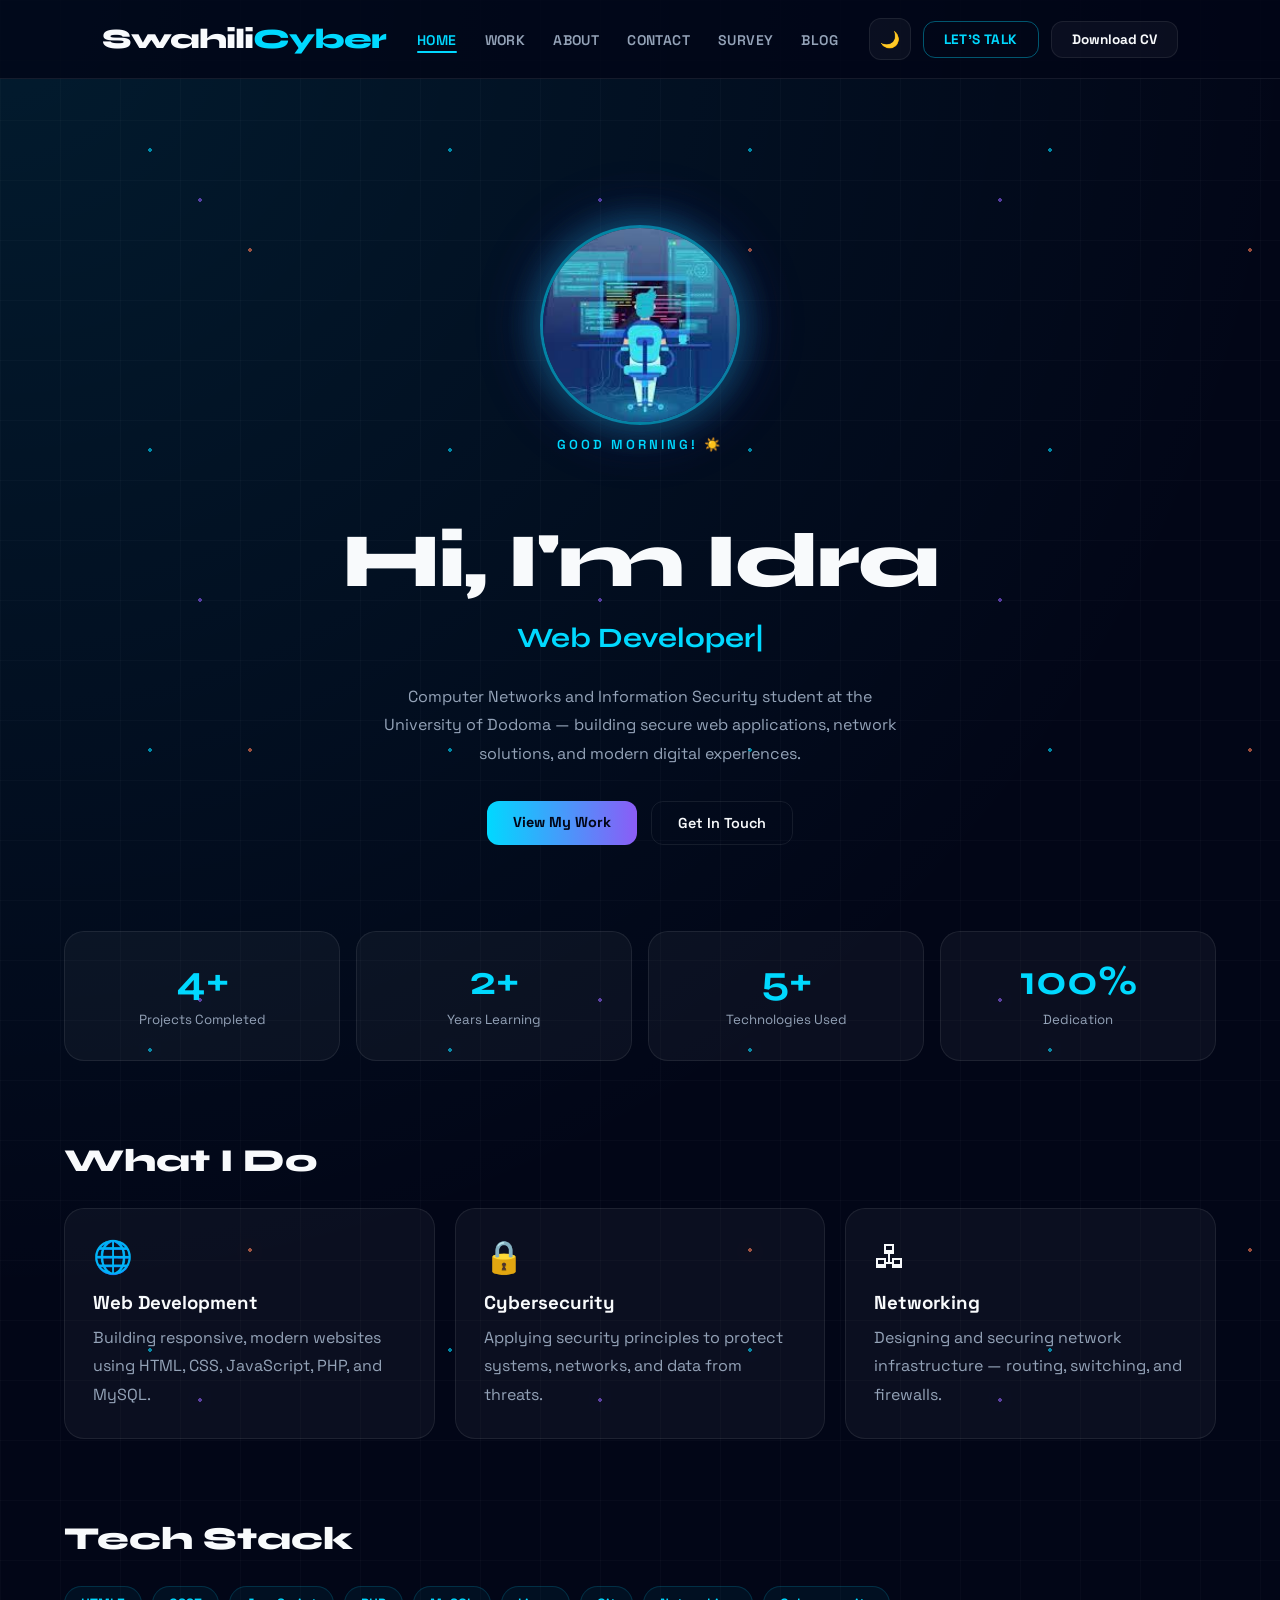
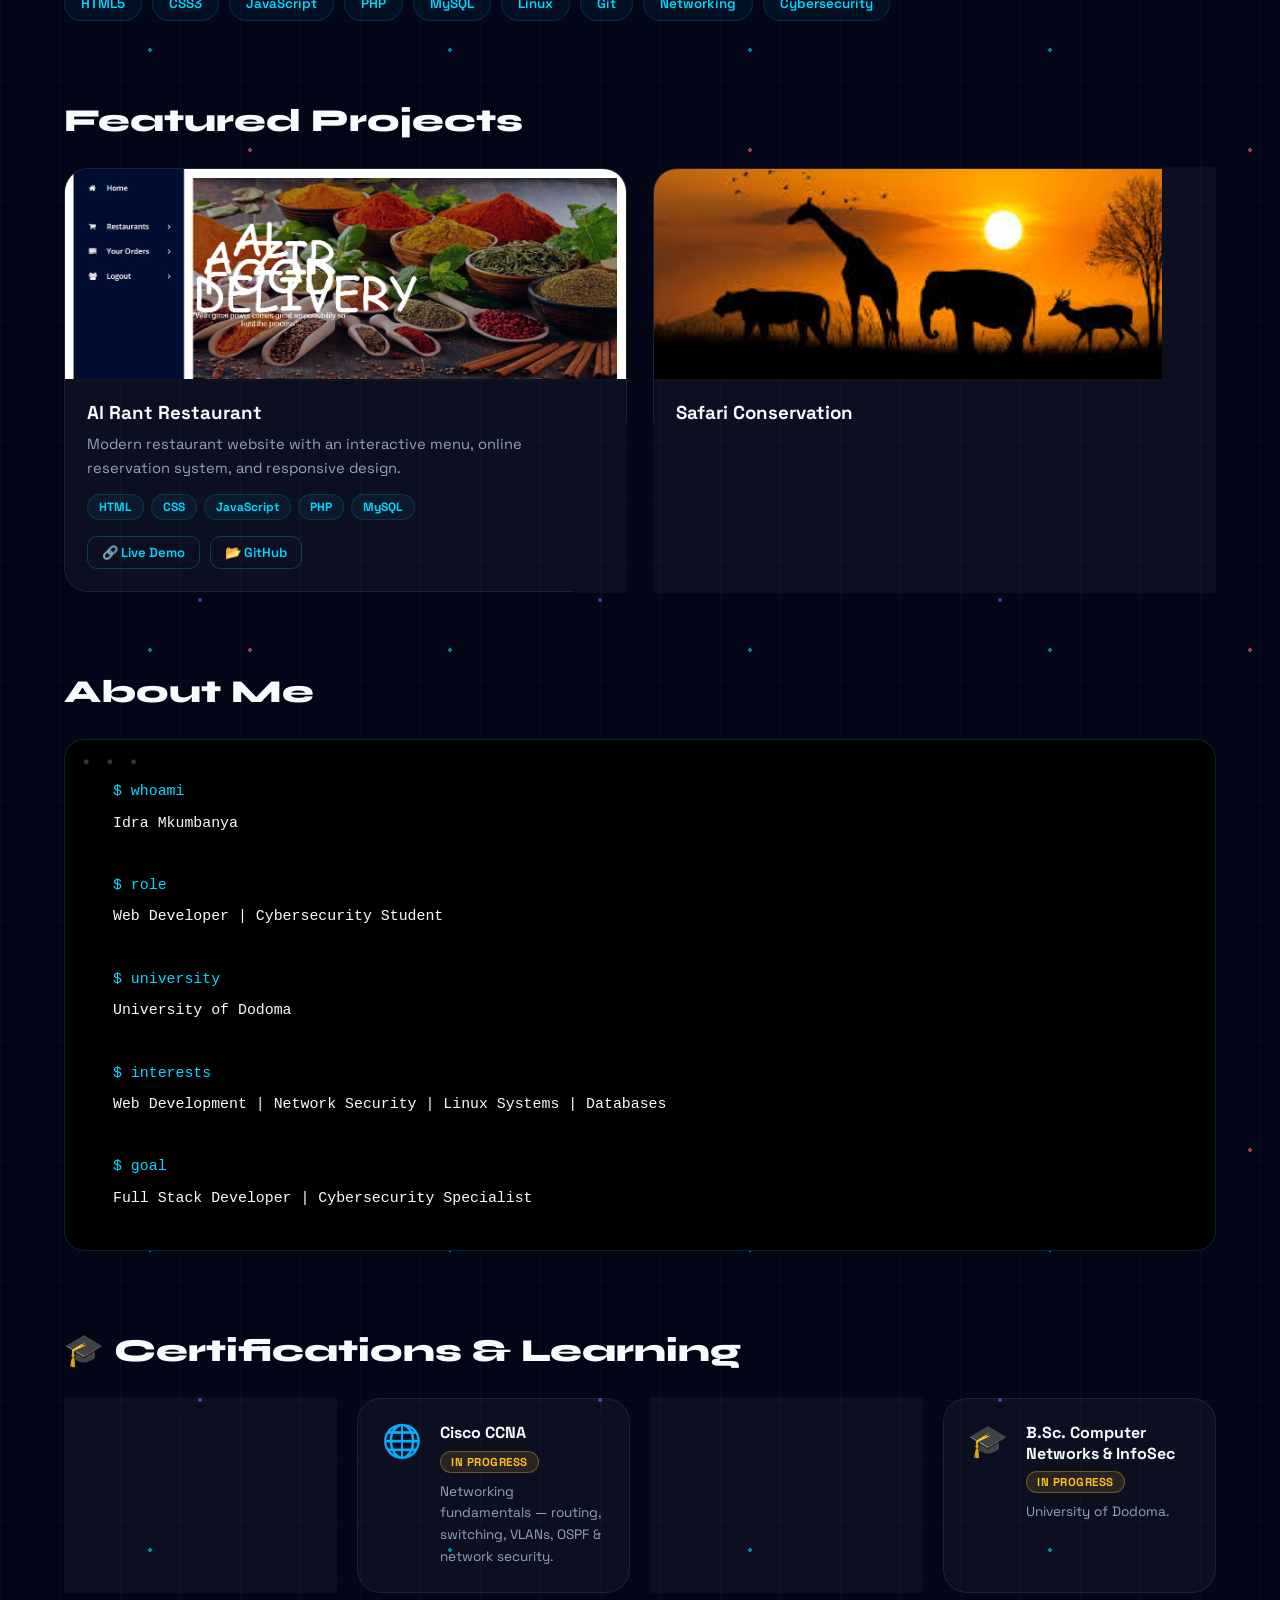
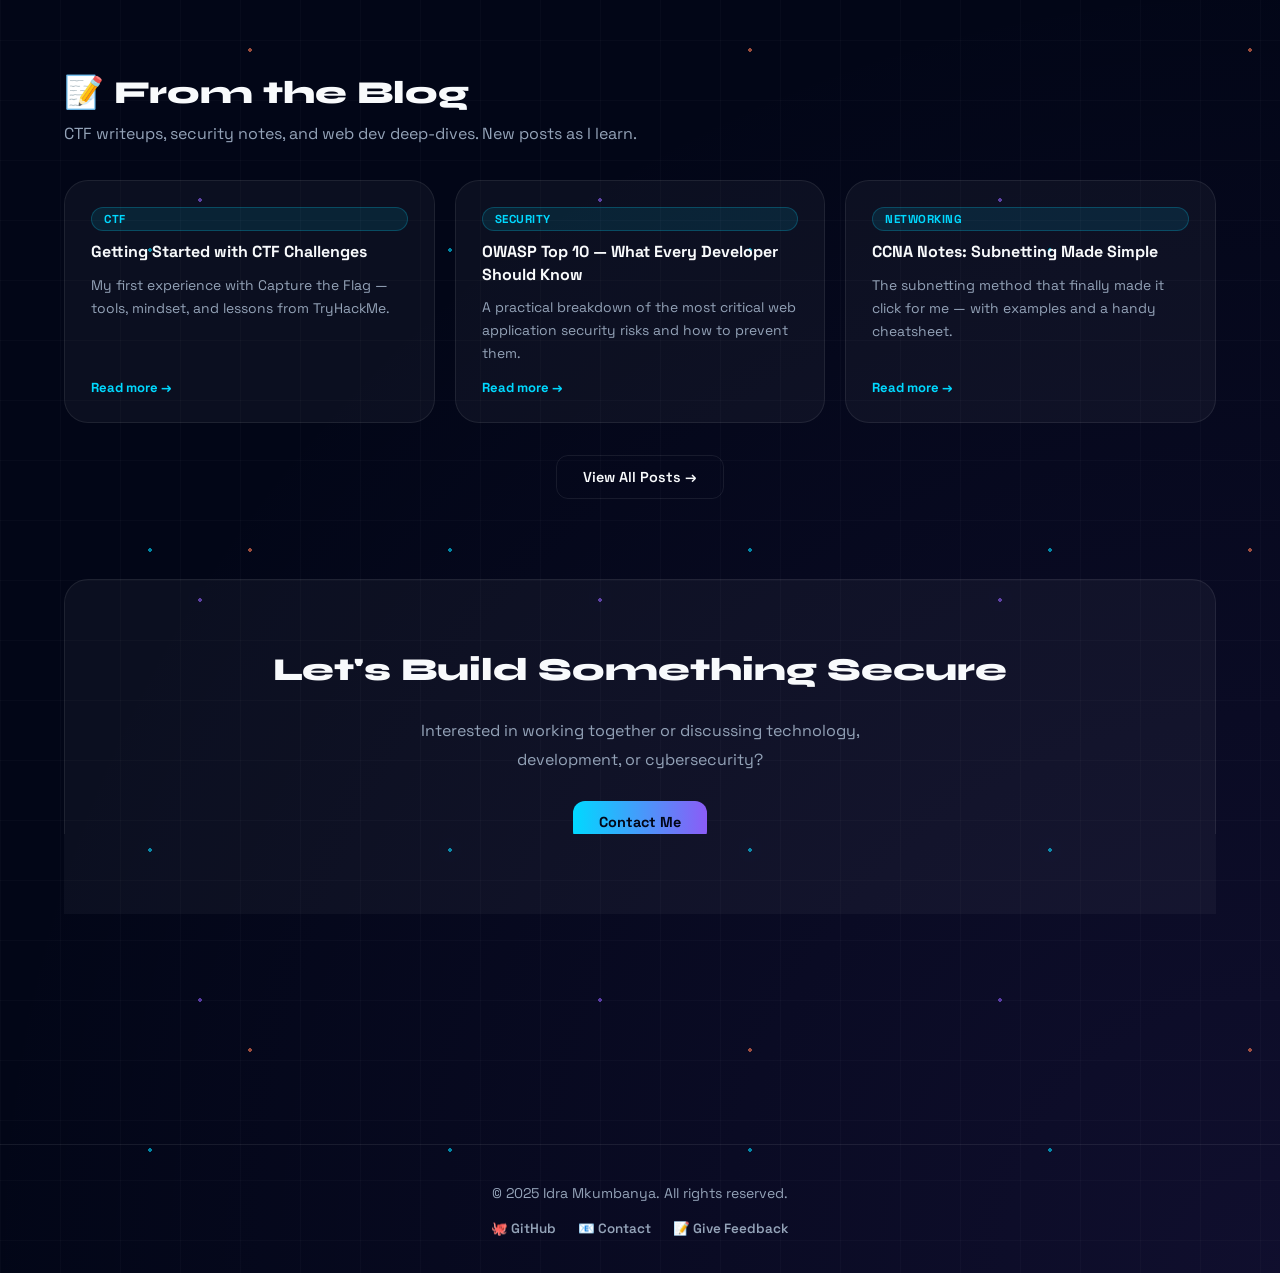
==== index.html @ 645e7a6a "Initial portfolio launch" ====
<!DOCTYPE html>
<html lang="en">
<head>
    <meta charset="UTF-8" />
    <meta name="viewport" content="width=device-width, initial-scale=1.0" />
    <title>Idra Mkumbanya - Developer & Security Professional</title>
    <link rel="icon" type="image/svg+xml" href="pictures/favicon.svg" />
    <link rel="stylesheet" href="css/styles.css" />
    <meta name="description" content="Idra Mkumbanya - Computer Networks and Information Security student at University of Dodoma. Web developer and cybersecurity enthusiast." />
    <meta name="keywords" content="Idra Mkumbanya, Portfolio, Web Developer, Cybersecurity, Dodoma, Tanzania" />
    <meta name="author" content="Idra Mkumbanya" />
    <meta property="og:title" content="Idra Mkumbanya - Developer & Security Professional" />
    <meta property="og:description" content="Portfolio of Idra Mkumbanya - Web Developer and Cybersecurity Student" />
    <meta property="og:type" content="website" />
    <script src="js/script.js" defer></script>
</head>
<body>
    <a href="#ajax-content" class="skip-link">Skip to main content</a>
    <div class="menu-overlay" id="menu-overlay"></div>
    <div class="grid-bg"></div>

    <nav>
        <div class="logo">Swahili<span>Cyber</span></div>
        <button class="hamburger" id="hamburger" aria-label="Toggle navigation menu">
            <span></span><span></span><span></span>
        </button>
        <ul id="nav-menu" role="list">
            <li><a href="index.html" class="active">HOME</a></li>
            <li><a href="project.html">WORK</a></li>
            <li><a href="aboutme.html">ABOUT</a></li>
            <li><a href="contact.html">CONTACT</a></li>
            <li><a href="survey.html">SURVEY</a></li>
            <li><a href="blog.html">BLOG</a></li>
        </ul>
        <div class="nav-right">
            <button id="theme-toggle" class="theme-toggle" aria-label="Toggle light and dark mode">🌙</button>
            <a href="contact.html" class="talk-btn">LET'S TALK</a>
            <a href="#" class="btn-cv" id="download-cv">Download CV</a>
        </div>
    </nav>

    <main id="ajax-content">

        <!-- ===== HERO ===== -->
        <header>
            <div class="avatar-wrap">
                <!--
                    Replace src with your actual photo path e.g. "pictures/developer.png"
                    The SVG initials show automatically if the image is missing.
                -->
                <img
                    id="profile-img"
                    src="pictures/developer.png"
                    alt="Idra Mkumbanya — Web Developer and Security Professional"
                    class="profile-photo"
                    width="200" height="200"
                    loading="eager"
                />
                <div class="avatar-fallback" aria-hidden="true">
                    <svg viewBox="0 0 100 100" xmlns="http://www.w3.org/2000/svg">
                        <defs>
                            <linearGradient id="avatarGrad" x1="0%" y1="0%" x2="100%" y2="100%">
                                <stop offset="0%"   stop-color="#00d9ff"/>
                                <stop offset="100%" stop-color="#8b5cf6"/>
                            </linearGradient>
                        </defs>
                        <circle  cx="50" cy="34" r="21" fill="url(#avatarGrad)" opacity="0.9"/>
                        <ellipse cx="50" cy="80" rx="29" ry="22" fill="url(#avatarGrad)" opacity="0.7"/>
                        <text x="50" y="40" text-anchor="middle" dominant-baseline="middle"
                              font-family="Syne,sans-serif" font-size="19" font-weight="900"
                              fill="#020617">IM</text>
                    </svg>
                </div>
            </div>

            <p id="greeting" class="greeting-text">Hello!</p>
            <div class="open-to-work-badge" aria-label="Currently open to work">
                <span class="otw-dot"></span>
                Open to Internships &amp; Freelance · June 2026
            </div>
            <h1>Hi, I'm Idra</h1>

            <!--
                The typing line below shows your STATIC_TITLE first (types once, stays),
                then cycles through CYCLING_WORDS from script.js.
                To change what's displayed, edit STATIC_TITLE and CYCLING_WORDS in script.js.
            -->
            <p class="typing-text"><span id="changing-text"></span></p>

            <p class="hero-desc">
                Computer Networks and Information Security student at the University of Dodoma —
                building secure web applications, network solutions, and modern digital experiences.
            </p>
            <div class="hero-buttons">
                <a href="project.html" class="btn-primary">View My Work</a>
                <a href="contact.html" class="btn-secondary">Get In Touch</a>
            </div>
        </header>

        <!-- ===== STATS ===== -->
        <section class="stats-section" aria-label="Quick stats">
            <div class="stat-box"><h3>4+</h3><p>Projects Completed</p></div>
            <div class="stat-box"><h3>2+</h3><p>Years Learning</p></div>
            <div class="stat-box"><h3>5+</h3><p>Technologies Used</p></div>
            <div class="stat-box"><h3>100%</h3><p>Dedication</p></div>
        </section>

        <!-- ===== SERVICES ===== -->
        <section>
            <h2>What I Do</h2>
            <div class="services-grid">
                <div class="service-card">
                    <span class="service-icon">🌐</span>
                    <h3>Web Development</h3>
                    <p>Building responsive, modern websites using HTML, CSS, JavaScript, PHP, and MySQL.</p>
                </div>
                <div class="service-card">
                    <span class="service-icon">🔒</span>
                    <h3>Cybersecurity</h3>
                    <p>Applying security principles to protect systems, networks, and data from threats.</p>
                </div>
                <div class="service-card">
                    <span class="service-icon">🖧</span>
                    <h3>Networking</h3>
                    <p>Designing and securing network infrastructure — routing, switching, and firewalls.</p>
                </div>
            </div>
        </section>

        <!-- ===== TECH STACK ===== -->
        <section>
            <h2>Tech Stack</h2>
            <div class="tech-stack-showcase" aria-label="Technologies I work with">
                <span>HTML5</span><span>CSS3</span><span>JavaScript</span>
                <span>PHP</span><span>MySQL</span><span>Linux</span>
                <span>Git</span><span>Networking</span><span>Cybersecurity</span>
            </div>
        </section>

        <!-- ===== FEATURED PROJECTS ===== -->
        <section id="projects">
            <h2>Featured Projects</h2>
            <div class="projects-container">
                <div class="project-card">
                    <img src="pictures/rest.png" alt="Al Rant Restaurant website" loading="lazy" width="400" height="210"/>
                    <div class="project-info">
                        <h3>Al Rant Restaurant</h3>
                        <p class="proj-desc">Modern restaurant website with an interactive menu, online reservation system, and responsive design.</p>
                        <div class="tech-stack">
                            <span class="tech-badge">HTML</span><span class="tech-badge">CSS</span>
                            <span class="tech-badge">JavaScript</span><span class="tech-badge">PHP</span><span class="tech-badge">MySQL</span>
                        </div>
                        <div class="project-links">
                            <a href="#" class="proj-link">🔗 Live Demo</a>
                            <a href="https://github.com/iamidra" class="proj-link" target="_blank" rel="noopener noreferrer">📂 GitHub</a>
                        </div>
                    </div>
                </div>
                <div class="project-card">
                    <img src="pictures/life.png" alt="Safari Conservation awareness platform" loading="lazy" width="400" height="210"/>
                    <div class="project-info">
                        <h3>Safari Conservation</h3>
                        <p class="proj-desc">Interactive awareness platform promoting wildlife conservation in Tanzania with educational content.</p>
                        <div class="tech-stack">
                            <span class="tech-badge">HTML</span><span class="tech-badge">CSS</span><span class="tech-badge">JavaScript</span>
                        </div>
                        <div class="project-links">
                            <a href="#" class="proj-link">🔗 Live Demo</a>
                            <a href="https://github.com/iamidra" class="proj-link" target="_blank" rel="noopener noreferrer">📂 GitHub</a>
                        </div>
                    </div>
                </div>
            </div>
        </section>

        <!-- ===== TERMINAL ===== -->
        <section>
            <h2>About Me</h2>
            <div class="terminal-box" role="region" aria-label="About me in terminal style">
<pre><span class="cmd">$ whoami</span>
<span class="val">Idra Mkumbanya</span>

<span class="cmd">$ role</span>
<span class="val">Web Developer | Cybersecurity Student</span>

<span class="cmd">$ university</span>
<span class="val">University of Dodoma</span>

<span class="cmd">$ interests</span>
<span class="val">Web Development | Network Security | Linux Systems | Databases</span>

<span class="cmd">$ goal</span>
<span class="val">Full Stack Developer | Cybersecurity Specialist</span></pre>
            </div>
        </section>

        <!-- ===== CERTIFICATIONS ===== -->
        <section class="certs-section" aria-label="Certifications and learning">
            <h2>🎓 Certifications &amp; Learning</h2>
            
            <div class="certs-grid">
                <div class="cert-card">
                    <div class="cert-icon">🔒</div>
                    <div class="cert-info">
                        <h3>CompTIA Security+</h3>
                        <span class="cert-status in-progress">In Progress</span>
                        <p>Foundational cybersecurity — threats, cryptography, identity management &amp; risk.</p>
                    </div>
                </div>
                <div class="cert-card">
                    <div class="cert-icon">🌐</div>
                    <div class="cert-info">
                        <h3>Cisco CCNA</h3>
                        <span class="cert-status in-progress">In Progress</span>
                        <p>Networking fundamentals — routing, switching, VLANs, OSPF &amp; network security.</p>
                    </div>
                </div>
                <div class="cert-card">
                    <div class="cert-icon">🚩</div>
                    <div class="cert-info">
                        <h3>TryHackMe</h3>
                        <span class="cert-status active">Active</span>
                        <p>Hands-on CTF challenges covering penetration testing, web security &amp; forensics.</p>
                    </div>
                </div>
                <div class="cert-card">
                    <div class="cert-icon">🎓</div>
                    <div class="cert-info">
                        <h3>B.Sc. Computer Networks &amp; InfoSec</h3>
                        <span class="cert-status in-progress">In Progress</span>
                        <p>University of Dodoma.</p>
                    </div>
                </div>
            </div>
        </section>

        <!-- ===== BLOG TEASER ===== -->
        <section class="blog-teaser-section">
            <h2>📝 From the Blog</h2>
            <p class="section-intro">CTF writeups, security notes, and web dev deep-dives. New posts as I learn.</p>
            <div class="blog-teaser-grid">
                <a href="blog.html" class="blog-teaser-card">
                    <span class="blog-tag">CTF</span>
                    <h3>Getting Started with CTF Challenges</h3>
                    <p>My first experience with Capture the Flag — tools, mindset, and lessons from TryHackMe.</p>
                    <span class="blog-read-more">Read more →</span>
                </a>
                <a href="blog.html" class="blog-teaser-card">
                    <span class="blog-tag">Security</span>
                    <h3>OWASP Top 10 — What Every Developer Should Know</h3>
                    <p>A practical breakdown of the most critical web application security risks and how to prevent them.</p>
                    <span class="blog-read-more">Read more →</span>
                </a>
                <a href="blog.html" class="blog-teaser-card">
                    <span class="blog-tag">Networking</span>
                    <h3>CCNA Notes: Subnetting Made Simple</h3>
                    <p>The subnetting method that finally made it click for me — with examples and a handy cheatsheet.</p>
                    <span class="blog-read-more">Read more →</span>
                </a>
            </div>
            <div style="text-align:center;margin-top:32px;">
                <a href="blog.html" class="btn-secondary">View All Posts →</a>
            </div>
        </section>

        <!-- ===== CTA ===== -->
        <section class="cta-section">
            <h2>Let's Build Something Secure</h2>
            <p>Interested in working together or discussing technology, development, or cybersecurity?</p>
            <a href="contact.html" class="btn-primary">Contact Me</a>
        </section>

    </main>

    <footer>
        <p>&copy; 2025 Idra Mkumbanya. All rights reserved.</p>
        <div class="footer-links">
            <a href="https://github.com/iamidra" target="_blank" rel="noopener noreferrer">🐙 GitHub</a>
            <a href="contact.html">📧 Contact</a>
            <a href="survey.html">📝 Give Feedback</a>
        </div>
    </footer>
</body>
</html>
---- css/styles.css ----
/* =========================
   GOOGLE FONTS
========================= */
@import url('https://fonts.googleapis.com/css2?family=Space+Grotesk:wght@400;500;600;700&family=Syne:wght@700;800;900&display=swap');

/* =========================
   CSS VARIABLES & RESET
========================= */
*, *::before, *::after {
    margin: 0;
    padding: 0;
    box-sizing: border-box;
}
html { scroll-behavior: smooth; }

:root {
    --bg:      #020617;
    --bg2:     #0f172a;
    --card:    rgba(255, 255, 255, 0.04);
    --text:    #f8fafc;
    --muted:   #94a3b8;
    --accent:  #00d9ff;
    --accent2: #8b5cf6;
    --border:  rgba(255, 255, 255, 0.08);
    --shadow:  0 20px 40px rgba(0, 0, 0, 0.35);
    --r-sm:    12px;
    --r-md:    20px;
    --r-lg:    24px;
}
.light-mode {
    --bg:      #f1f5f9;
    --bg2:     #ffffff;
    --card:    rgba(255, 255, 255, 0.92);
    --text:    #0f172a;
    --muted:   #475569;
    --border:  rgba(15, 23, 42, 0.09);
    --shadow:  0 10px 30px rgba(15, 23, 42, 0.08);
}

/* =========================
   BASE
========================= */
body {
    font-family: 'Space Grotesk', sans-serif;
    background:
        radial-gradient(circle at top left,     rgba(0, 217, 255, 0.10), transparent 28%),
        radial-gradient(circle at bottom right, rgba(139, 92, 246, 0.10), transparent 28%),
        var(--bg);
    color: var(--text);
    min-height: 100vh;
    overflow-x: hidden;
    animation: pageFade 0.6s ease both;
}

.skip-link {
    position: absolute;
    top: -50px;
    left: 16px;
    background: var(--accent);
    color: #020617;
    font-weight: 700;
    padding: 8px 18px;
    border-radius: var(--r-sm);
    text-decoration: none;
    z-index: 9999;
    transition: top 0.2s;
}
.skip-link:focus { top: 16px; }

a:focus-visible,
button:focus-visible,
input:focus-visible,
textarea:focus-visible,
select:focus-visible {
    outline: 2px solid var(--accent);
    outline-offset: 3px;
    border-radius: 4px;
}

fieldset { border: none; padding: 0; margin: 0; }
fieldset legend {
    color: var(--muted);
    text-transform: uppercase;
    letter-spacing: 1.5px;
    font-size: 0.72rem;
    font-weight: 700;
    margin-bottom: 10px;
    float: left;
    width: 100%;
}

/* =========================
   GRID BACKGROUND
========================= */
.grid-bg {
    position: fixed;
    inset: 0;
    background-image:
        linear-gradient(rgba(255,255,255,0.025) 1px, transparent 1px),
        linear-gradient(90deg, rgba(255,255,255,0.025) 1px, transparent 1px);
    background-size: 60px 60px;
    z-index: -2;
    pointer-events: none;
}
.grid-bg::before {
    content: "";
    position: absolute;
    inset: 0;
    background-image:
        radial-gradient(circle, #00d9ff 2px, transparent 2px),
        radial-gradient(circle, #8b5cf6 2px, transparent 2px),
        radial-gradient(circle, #ff7b54 2px, transparent 2px);
    background-size: 300px 300px, 400px 400px, 500px 500px;
    animation: moveParticles 20s linear infinite;
    opacity: 0.6;
}
.light-mode .grid-bg { opacity: 0.35; }

/* =========================
   TYPOGRAPHY
========================= */
h1 {
    font-family: 'Syne', sans-serif;
    font-size: clamp(2.4rem, 6vw, 5.5rem);
    font-weight: 900;
    line-height: 1.08;
    letter-spacing: -2px;
}
h2 {
    font-family: 'Syne', sans-serif;
    font-size: clamp(1.5rem, 2.5vw, 2rem);
    font-weight: 800;
    margin-bottom: 28px;
}
h3     { font-weight: 700; }
p      { color: var(--muted); line-height: 1.8; }
strong { color: var(--text); }

/* =========================
   NAVIGATION
========================= */
nav {
    display: flex;
    justify-content: space-between;
    align-items: center;
    padding: 18px 8%;
    position: sticky;
    top: 0;
    z-index: 1000;
    backdrop-filter: blur(18px);
    -webkit-backdrop-filter: blur(18px);
    background: rgba(2, 6, 23, 0.80);
    border-bottom: 1px solid var(--border);
}
.light-mode nav { background: rgba(241, 245, 249, 0.88); }

.logo {
    font-family: 'Syne', sans-serif;
    font-size: 1.75rem;
    font-weight: 900;
    letter-spacing: -1px;
    color: var(--text);
    text-decoration: none;
    flex-shrink: 0;
}
.logo span { color: var(--accent); }

nav ul { display: flex; gap: 28px; list-style: none; }
nav ul li a {
    text-decoration: none;
    color: var(--muted);
    font-size: 0.875rem;
    font-weight: 600;
    letter-spacing: 0.4px;
    position: relative;
    padding-bottom: 4px;
    transition: color 0.25s;
}
nav ul li a::after {
    content: '';
    position: absolute;
    bottom: 0; left: 0;
    width: 0; height: 2px;
    background: var(--accent);
    border-radius: 2px;
    transition: width 0.3s ease;
}
nav ul li a:hover,
nav ul li a.active           { color: var(--accent); }
nav ul li a:hover::after,
nav ul li a.active::after    { width: 100%; }

.light-mode nav ul li a      { color: #334155; }
.light-mode nav ul li a:hover,
.light-mode nav ul li a.active { color: var(--accent); }

.nav-right {
    display: flex;
    align-items: center;
    gap: 12px;
    flex-shrink: 0;
}
.talk-btn {
    text-decoration: none;
    color: var(--accent);
    border: 1px solid rgba(0, 217, 255, 0.38);
    padding: 9px 20px;
    border-radius: var(--r-sm);
    font-size: 0.85rem;
    font-weight: 700;
    letter-spacing: 0.4px;
    transition: 0.25s ease;
}
.talk-btn:hover {
    background: rgba(0, 217, 255, 0.09);
    box-shadow: 0 0 22px rgba(0, 217, 255, 0.18);
}
.theme-toggle {
    width: 42px; height: 42px;
    border-radius: var(--r-sm);
    border: 1px solid var(--border);
    background: rgba(255,255,255,0.04);
    color: var(--text);
    font-size: 1rem;
    cursor: pointer;
    transition: 0.25s ease;
    display: grid;
    place-items: center;
}
.theme-toggle:hover {
    border-color: rgba(0,217,255,0.4);
    transform: translateY(-2px);
}

/* =========================
   HAMBURGER
========================= */
.hamburger {
    display: none;
    flex-direction: column;
    justify-content: center;
    align-items: center;
    gap: 5px;
    width: 42px; height: 42px;
    background: rgba(255,255,255,0.04);
    border: 1px solid var(--border);
    border-radius: var(--r-sm);
    cursor: pointer;
    transition: 0.25s ease;
    z-index: 1300;
}
.hamburger:hover { border-color: rgba(0,217,255,0.4); }
.hamburger span {
    display: block;
    width: 20px; height: 2px;
    background: var(--text);
    border-radius: 10px;
    transition: 0.35s ease;
}
.light-mode .hamburger span { background: #0f172a; }
.hamburger.active span:nth-child(1) { transform: translateY(7px) rotate(45deg); }
.hamburger.active span:nth-child(2) { opacity: 0; transform: scaleX(0); }
.hamburger.active span:nth-child(3) { transform: translateY(-7px) rotate(-45deg); }

.menu-overlay {
    display: none;
    position: fixed;
    inset: 0;
    background: rgba(0,0,0,0.48);
    backdrop-filter: blur(4px);
    z-index: 1100;
    opacity: 0;
    transition: opacity 0.3s ease;
}
.menu-overlay.show { display: block; opacity: 1; }

/* =========================
   MAIN LAYOUT
========================= */
main {
    width: min(1200px, 90%);
    margin: 0 auto;
    padding: 60px 0 90px;
    transition: opacity 0.3s ease, transform 0.3s ease;
}
section { margin-bottom: 80px; }

/* Page label pill */
.page-label {
    display: inline-block;
    color: var(--accent);
    font-size: 0.78rem;
    font-weight: 700;
    letter-spacing: 4px;
    text-transform: uppercase;
    margin-bottom: 14px;
}
/* Centred section intro */
.section-header        { text-align: center; margin-bottom: 40px; }
.section-header h2     { margin-bottom: 8px; }
.section-header p      { max-width: 500px; margin: 0 auto; }

/* =========================
   HERO (index)
========================= */
header {
    min-height: 88vh;
    display: flex;
    flex-direction: column;
    justify-content: center;
    align-items: center;
    text-align: center;
    padding: 60px 20px;
    gap: 4px;
}
header > * {
    opacity: 0;
    transform: translateY(28px);
    animation: heroReveal 0.75s ease forwards;
}
header > *:nth-child(1) { animation-delay: 0.10s; }
header > *:nth-child(2) { animation-delay: 0.18s; }
header > *:nth-child(3) { animation-delay: 0.26s; }
header > *:nth-child(4) { animation-delay: 0.34s; }
header > *:nth-child(5) { animation-delay: 0.42s; }
header > *:nth-child(6) { animation-delay: 0.50s; }

/* Avatar wrapper — used in index.html */
.avatar-wrap {
    position: relative;
    width: 200px; height: 200px;
    margin-bottom: 4px;
    flex-shrink: 0;
}
/* Real photo on top */
.profile-photo {
    position: absolute;
    inset: 0;
    width: 100%; height: 100%;
    border-radius: 50%;
    object-fit: cover;
    border: 3px solid rgba(0, 217, 255, 0.30);
    animation: floatImage 4s ease-in-out infinite;
    box-shadow: 0 0 40px rgba(0,217,255,0.20), 0 0 80px rgba(139,92,246,0.12);
    z-index: 1;
    color: transparent;   /* hides browser broken-image icon */
    transition: opacity 0.3s;
}
/* SVG initials fallback — always behind the real photo */
.avatar-fallback {
    position: absolute;
    inset: 0;
    border-radius: 50%;
    background: linear-gradient(135deg, rgba(0,217,255,0.14), rgba(139,92,246,0.18));
    border: 3px solid rgba(0,217,255,0.30);
    display: flex;
    align-items: center;
    justify-content: center;
    animation: floatImage 4s ease-in-out infinite;
    box-shadow: 0 0 40px rgba(0,217,255,0.20), 0 0 80px rgba(139,92,246,0.12);
    z-index: 0;
}
.avatar-fallback svg { width: 110px; height: 110px; }
/* JS adds one of these classes after load/error event */
.profile-photo.img-loaded { opacity: 1; }
.profile-photo.img-error  { opacity: 0; }   /* reveals fallback below */

.greeting-text {
    color: var(--accent);
    font-weight: 600;
    letter-spacing: 3px;
    font-size: 0.82rem;
    text-transform: uppercase;
}
.typing-text {
    margin-top: 6px;
    min-height: 52px;
    font-size: 1.75rem;
    font-weight: 700;
    color: var(--accent);
    font-family: 'Syne', sans-serif;
}
#changing-text::after {
    content: "|";
    animation: blink 0.8s infinite;
    color: var(--accent);
}
.hero-desc { max-width: 540px; margin: 14px auto 0; }
.hero-buttons {
    display: flex;
    gap: 14px;
    margin-top: 28px;
    flex-wrap: wrap;
    justify-content: center;
}

/* =========================
   BUTTONS
========================= */
.btn-primary {
    display: inline-block;
    text-decoration: none;
    background: linear-gradient(90deg, var(--accent), var(--accent2));
    color: #020617;
    padding: 12px 26px;
    border-radius: var(--r-sm);
    font-weight: 700;
    font-size: 0.9rem;
    border: none;
    cursor: pointer;
    transition: 0.25s ease;
}
.btn-primary:hover { transform: translateY(-3px); box-shadow: 0 12px 28px rgba(0,217,255,0.22); }

.btn-secondary {
    display: inline-block;
    text-decoration: none;
    color: var(--text);
    border: 1px solid var(--border);
    padding: 12px 26px;
    border-radius: var(--r-sm);
    font-weight: 600;
    font-size: 0.9rem;
    transition: 0.25s ease;
}
.btn-secondary:hover { border-color: rgba(0,217,255,0.4); color: var(--accent); transform: translateY(-3px); }

.btn-cv {
    display: inline-block;
    text-decoration: none;
    color: var(--text);
    background: rgba(255,255,255,0.04);
    border: 1px solid var(--border);
    padding: 9px 20px;
    border-radius: var(--r-sm);
    font-weight: 700;
    font-size: 0.85rem;
    transition: 0.25s ease;
}
.btn-cv:hover { transform: translateY(-2px); border-color: rgba(0,217,255,0.35); color: var(--accent); }

/* =========================
   BASE CARD STYLE
========================= */
.project-card,
.bio, .skills,
.form-box,
.contact-card,
.service-card,
.stat-box,
.faq-card,
.review-card,
.testimonial-card,
.timeline-content,
.value-card,
.cta-section {
    background: var(--card);
    border: 1px solid var(--border);
    border-radius: var(--r-lg);
    backdrop-filter: blur(10px);
    -webkit-backdrop-filter: blur(10px);
}
.light-mode .project-card,
.light-mode .bio,
.light-mode .skills,
.light-mode .form-box,
.light-mode .contact-card,
.light-mode .service-card,
.light-mode .stat-box,
.light-mode .faq-card,
.light-mode .review-card,
.light-mode .testimonial-card,
.light-mode .timeline-content,
.light-mode .value-card,
.light-mode .cta-section {
    background: #ffffff;
    box-shadow: 0 4px 20px rgba(15,23,42,0.06);
}

/* =========================
   STATS
========================= */
.stats-section {
    display: grid;
    grid-template-columns: repeat(auto-fit, minmax(155px, 1fr));
    gap: 16px;
}
.stat-box { text-align: center; padding: 28px 16px; border-radius: var(--r-md); transition: 0.25s ease; }
.stat-box:hover { transform: translateY(-4px); border-color: rgba(0,217,255,0.28); }
.stat-box h3 { font-family: 'Syne', sans-serif; font-size: 2.6rem; color: var(--accent); line-height: 1; margin-bottom: 6px; }
.stat-box p  { font-size: 0.83rem; }

/* =========================
   SERVICES
========================= */
.services-grid { display: grid; grid-template-columns: repeat(auto-fit, minmax(230px, 1fr)); gap: 20px; }
.service-card { padding: 28px; border-radius: var(--r-md); transition: 0.25s ease; position: relative; overflow: hidden; }
.service-card::before {
    content: '';
    position: absolute;
    top: 0; left: 0; right: 0;
    height: 3px;
    background: linear-gradient(90deg, var(--accent), var(--accent2));
    opacity: 0;
    transition: opacity 0.25s;
}
.service-card:hover { transform: translateY(-6px); border-color: rgba(0,217,255,0.28); }
.service-card:hover::before { opacity: 1; }
.service-icon { font-size: 2rem; display: block; margin-bottom: 14px; }
.service-card h3 { margin-bottom: 10px; }

/* =========================
   TECH STACK
========================= */
.tech-stack-showcase { display: flex; flex-wrap: wrap; gap: 10px; }
.tech-stack-showcase span {
    padding: 8px 16px;
    border-radius: 30px;
    background: rgba(0,217,255,0.05);
    border: 1px solid rgba(0,217,255,0.16);
    color: var(--accent);
    font-size: 0.84rem;
    font-weight: 600;
    transition: 0.2s ease;
}
.tech-stack-showcase span:hover { background: rgba(0,217,255,0.11); transform: translateY(-2px); }

/* =========================
   TERMINAL
========================= */
.terminal-box {
    background: #000;
    padding: 36px 36px 36px 48px;
    border-radius: var(--r-md);
    border: 1px solid rgba(0,217,255,0.18);
    position: relative;
    overflow: hidden;
}
.terminal-box::before {
    content: '● ● ●';
    position: absolute;
    top: 14px; left: 18px;
    font-size: 0.68rem;
    letter-spacing: 7px;
    color: rgba(255,255,255,0.22);
    pointer-events: none;
}
.terminal-box pre {
    color: #00ff88;
    line-height: 2.1;
    font-family: 'Courier New', monospace;
    white-space: pre-wrap;
    font-size: 0.93rem;
}
.terminal-box pre .cmd { color: var(--accent); }
.terminal-box pre .val { color: #f8fafc; }
.light-mode .terminal-box { background: #1e293b; }

/* =========================
   CTA
========================= */
.cta-section { text-align: center; padding: 70px 30px; border-radius: var(--r-lg); }
.cta-section p { max-width: 540px; margin: 14px auto 26px; }

/* =========================
   PROJECTS PAGE
========================= */
.projects-page-header { text-align: center; margin-bottom: 48px; }
.projects-page-header h1 { margin-bottom: 12px; }
.projects-page-header p  { max-width: 560px; margin: 0 auto; }

.projects-container,
.projects-grid {
    display: grid;
    grid-template-columns: repeat(auto-fit, minmax(290px, 1fr));
    gap: 26px;
}
.project-card {
    overflow: hidden;
    transition: 0.35s ease;
    position: relative;
    border-radius: var(--r-lg);
    opacity: 0;
    transform: translateY(40px);
}
.project-card.slide-in { opacity: 1; transform: translateY(0); }
.project-card:hover { transform: translateY(-8px); border-color: rgba(0,217,255,0.28); box-shadow: 0 20px 50px rgba(0,0,0,0.28); }
.project-card::before {
    content: "";
    position: absolute;
    inset: 0;
    border-radius: var(--r-lg);
    padding: 1px;
    background: linear-gradient(135deg, rgba(0,217,255,0.30), transparent, rgba(139,92,246,0.30));
    -webkit-mask: linear-gradient(#fff 0 0) content-box, linear-gradient(#fff 0 0);
    -webkit-mask-composite: xor;
    mask-composite: exclude;
    pointer-events: none;
    opacity: 0;
    transition: opacity 0.35s;
}
.project-card:hover::before { opacity: 1; }
.project-card img { width: 100%; height: 210px; object-fit: cover; display: block; transition: transform 0.45s ease; }
.project-card:hover img { transform: scale(1.04); }
.project-info    { padding: 22px; }
.project-info h3 { margin-bottom: 8px; }
.proj-desc       { margin-bottom: 14px; font-size: 0.92rem; line-height: 1.65; }
.tech-stack      { display: flex; flex-wrap: wrap; gap: 7px; margin-bottom: 16px; }
.tech-badge {
    padding: 4px 11px;
    border-radius: 30px;
    background: rgba(0,217,255,0.05);
    border: 1px solid rgba(0,217,255,0.16);
    color: var(--accent);
    font-size: 0.75rem;
    font-weight: 700;
}
.project-links { display: flex; gap: 10px; flex-wrap: wrap; }
.proj-link {
    text-decoration: none;
    color: var(--accent);
    border: 1px solid rgba(0,217,255,0.24);
    padding: 7px 14px;
    border-radius: 10px;
    font-size: 0.82rem;
    font-weight: 600;
    transition: 0.2s ease;
}
.proj-link:hover { background: rgba(0,217,255,0.08); transform: translateY(-2px); }
.project-impact h2 { text-align: center; }

/* =========================
   ABOUT PAGE
========================= */
.about-page-header { text-align: center; margin-bottom: 48px; }
.about-page-header h1 { margin-bottom: 14px; }
.about-page-header p  { max-width: 580px; margin: 0 auto; }

.about-columns { display: grid; grid-template-columns: 1fr 1fr; gap: 26px; align-items: start; }

.bio, .skills {
    padding: 34px;
    border-radius: var(--r-lg);
    opacity: 0;
    transform: translateY(40px);
    transition: opacity 0.65s ease, transform 0.65s ease;
}
.bio.slide-in, .skills.slide-in { opacity: 1; transform: translateY(0); }
.bio h2, .skills h2 { font-size: 1.25rem; margin-bottom: 18px; }
.bio-text { margin-bottom: 16px; }

.about-stats { display: flex; gap: 24px; flex-wrap: wrap; margin-top: 26px; padding-top: 24px; border-top: 1px solid var(--border); }
.stat-item   { display: flex; flex-direction: column; }
.stat-num    { font-family: 'Syne', sans-serif; font-size: 1.9rem; font-weight: 900; color: var(--accent); line-height: 1; }
.stat-label  { font-size: 0.76rem; color: var(--muted); font-weight: 600; letter-spacing: 0.5px; margin-top: 4px; }

.skills-list { list-style: none; }
.skills-list li { display: flex; flex-wrap: wrap; align-items: flex-start; gap: 7px; padding: 12px 0; border-bottom: 1px solid var(--border); }
.skills-list li:last-child { border-bottom: none; }
.skill-category { font-size: 0.72rem; font-weight: 700; color: var(--muted); letter-spacing: 1px; text-transform: uppercase; width: 100%; margin-bottom: 3px; }
.skill-tag { background: rgba(0,217,255,0.06); border: 1px solid rgba(0,217,255,0.16); color: var(--accent); padding: 4px 11px; border-radius: 20px; font-size: 0.79rem; font-weight: 600; }

/* Timeline */
.experience-section    { margin-top: 60px; }
.experience-section h2 { margin-bottom: 34px; }
.timeline { position: relative; padding-left: 32px; }
.timeline::before {
    content: "";
    position: absolute;
    left: 5px; top: 8px; bottom: 8px;
    width: 2px;
    background: linear-gradient(to bottom, var(--accent), var(--accent2), transparent);
    border-radius: 2px;
}
.timeline-item { position: relative; margin-bottom: 24px; opacity: 0; transform: translateY(30px); transition: opacity 0.65s ease, transform 0.65s ease; }
.timeline-item.slide-in { opacity: 1; transform: translateY(0); }
.timeline-dot { position: absolute; left: -31px; top: 18px; width: 12px; height: 12px; border-radius: 50%; background: var(--accent); box-shadow: 0 0 14px rgba(0,217,255,0.45); border: 2px solid var(--bg); }
.timeline-content { padding: 20px 24px; border-radius: var(--r-md); transition: 0.25s ease; }
.timeline-content:hover { border-color: rgba(0,217,255,0.24); transform: translateX(4px); }
.timeline-content h3 { font-size: 1rem; margin-bottom: 4px; }
.timeline-meta { display: block; font-size: 0.76rem; font-weight: 700; color: var(--accent); letter-spacing: 1px; text-transform: uppercase; margin-bottom: 8px; }
.timeline-content p { font-size: 0.9rem; line-height: 1.65; }

/* Values */
.values-section    { margin-top: 60px; }
.values-section h2 { margin-bottom: 28px; }
.values-grid { display: grid; grid-template-columns: repeat(auto-fit, minmax(210px, 1fr)); gap: 18px; }
.value-card { padding: 24px; border-radius: var(--r-md); text-align: center; transition: 0.25s ease; }
.value-card:hover { transform: translateY(-4px); border-color: rgba(0,217,255,0.24); }
.value-icon { font-size: 2.1rem; display: block; margin-bottom: 12px; }
.value-card h3 { font-size: 0.98rem; margin-bottom: 8px; }
.value-card p  { font-size: 0.88rem; }

/* =========================
   CONTACT PAGE
========================= */
.contact-hero { display: grid; grid-template-columns: 1fr 1fr; gap: 50px; align-items: start; padding: 10px 0 40px; }

.contact-page-label { display: inline-block; color: var(--accent); font-size: 0.78rem; font-weight: 700; letter-spacing: 4px; text-transform: uppercase; margin-bottom: 14px; }
.contact-left h1   { margin: 0 0 16px; font-size: clamp(2rem, 4vw, 3.4rem); }
.contact-left > p  { max-width: 400px; margin-bottom: 34px; }

.contact-info            { display: flex; flex-direction: column; margin-bottom: 34px; }
.info-item               { padding: 14px 0; border-bottom: 1px solid var(--border); }
.info-item:last-child    { border-bottom: none; }
.info-label              { display: block; color: var(--muted); text-transform: uppercase; letter-spacing: 2px; font-size: 0.70rem; font-weight: 700; margin-bottom: 5px; }
.info-item h3            { font-size: 1.02rem; color: var(--text); margin: 0; }
.info-subtext            { font-size: 0.82rem; margin-top: 3px; color: var(--muted); }
.status                  { color: #22c55e !important; }

.social-buttons { display: flex; gap: 10px; flex-wrap: wrap; }
.social-buttons a {
    text-decoration: none;
    color: var(--text);
    border: 1px solid var(--border);
    padding: 9px 16px;
    border-radius: var(--r-sm);
    font-size: 0.83rem;
    font-weight: 600;
    display: inline-flex;
    align-items: center;
    gap: 7px;
    transition: 0.22s ease;
}
.social-buttons a:hover { border-color: var(--accent); color: var(--accent); transform: translateY(-2px); }

.contact-card { padding: 30px; width: 100%; }
.card-header {
    background: linear-gradient(135deg, #ff6b4a, #a855f7);
    padding: 18px 20px;
    border-radius: var(--r-sm);
    text-align: center;
    font-family: 'Syne', sans-serif;
    font-weight: 800;
    font-size: 1.05rem;
    color: #fff;
    letter-spacing: 0.4px;
    margin-bottom: 26px;
}
.card-header-sub { font-family: 'Space Grotesk', sans-serif; font-size: 0.80rem; font-weight: 400; opacity: 0.88; margin-top: 5px; color: #fff; }
.light-mode .card-header-sub { color: rgba(255,255,255,0.85); }

/* Floating WhatsApp button */
.whatsapp-float {
    position: fixed;
    bottom: 28px;
    left: 28px;
    z-index: 2000;
    width: 56px; height: 56px;
    border-radius: 50%;
    background: #25d366;
    display: flex;
    align-items: center;
    justify-content: center;
    box-shadow: 0 6px 24px rgba(37,211,102,0.45);
    text-decoration: none;
    transition: transform 0.25s ease, box-shadow 0.25s ease;
}
.whatsapp-float:hover { transform: scale(1.12); box-shadow: 0 10px 30px rgba(37,211,102,0.55); }
.whatsapp-float svg   { width: 30px; height: 30px; fill: #fff; }

/* Reviews section */
.reviews-section { margin-top: 60px; }
.reviews-grid { display: grid; grid-template-columns: repeat(auto-fit, minmax(270px, 1fr)); gap: 20px; margin-top: 34px; }
.review-card { padding: 26px; border-radius: var(--r-md); position: relative; transition: 0.25s ease; }
.review-card:hover { transform: translateY(-4px); border-color: rgba(0,217,255,0.28); }
.review-quote { position: absolute; top: 12px; right: 18px; font-size: 3.5rem; font-family: 'Syne', sans-serif; color: var(--accent); opacity: 0.10; line-height: 1; pointer-events: none; }
.review-stars { color: #fbbf24; font-size: 1rem; letter-spacing: 2px; margin-bottom: 12px; display: block; }
.review-text  { font-style: italic; font-size: 0.92rem; line-height: 1.72; margin-bottom: 16px; color: var(--muted); }
.review-author { font-weight: 700; font-size: 0.88rem; color: var(--text); }
.review-role   { font-size: 0.78rem; color: var(--muted); margin-top: 2px; }

/* Form status messages */
.form-status { display: none; padding: 14px 18px; border-radius: 12px; font-weight: 600; font-size: 0.92rem; margin-top: 14px; text-align: center; }
.form-status.success { display: block; background: rgba(34,197,94,0.12); border: 1px solid rgba(34,197,94,0.30); color: #22c55e; }
.form-status.error   { display: block; background: rgba(239,68,68,0.10);  border: 1px solid rgba(239,68,68,0.28);  color: #ef4444; }

/* Submit button loading state */
.submit-btn.loading { opacity: 0.7; pointer-events: none; cursor: wait; }
.submit-btn.loading::after { content: ' ⏳'; }

/* =========================
   FORMS (shared)
========================= */
form { display: flex; flex-direction: column; gap: 18px; }
.input-row   { display: grid; grid-template-columns: 1fr 1fr; gap: 16px; }
.input-group { display: flex; flex-direction: column; gap: 8px; }
.input-group label { color: var(--muted); text-transform: uppercase; letter-spacing: 1.5px; font-size: 0.70rem; font-weight: 700; }

input, textarea, select {
    width: 100%;
    background: rgba(255,255,255,0.03);
    border: 1px solid var(--border);
    border-radius: var(--r-sm);
    padding: 12px 15px;
    color: var(--text);
    font-size: 0.94rem;
    font-family: 'Space Grotesk', sans-serif;
    transition: border-color 0.25s, box-shadow 0.25s;
}
.light-mode input,
.light-mode textarea,
.light-mode select { background: #f8fafc; color: #0f172a; border-color: rgba(15,23,42,0.10); }
input:focus, textarea:focus, select:focus { outline: none; border-color: var(--accent); box-shadow: 0 0 0 3px rgba(0,217,255,0.10); }
textarea { min-height: 130px; resize: vertical; }
select option { background: #0f172a; color: var(--text); }
.light-mode select option { background: #fff; color: #0f172a; }
input::placeholder, textarea::placeholder { color: rgba(148,163,184,0.45); }

.submit-btn { width: 100%; background: linear-gradient(90deg, var(--accent), var(--accent2)); border: none; padding: 13px 24px; border-radius: var(--r-sm); color: #020617; font-size: 0.98rem; font-weight: 800; font-family: 'Space Grotesk', sans-serif; letter-spacing: 0.4px; cursor: pointer; transition: 0.25s ease; }
.submit-btn:hover { transform: translateY(-3px); box-shadow: 0 12px 28px rgba(0,217,255,0.18); }
.form-privacy { text-align: center; font-size: 0.73rem; color: var(--muted); margin-top: 8px; }
.light-mode .form-privacy { color: #64748b; }

/* Radio / checkbox pill groups */
.radio-group, .checkbox-group { display: flex; flex-wrap: wrap; gap: 10px; margin-top: 4px; }
.radio-group label,
.checkbox-group label {
    display: inline-flex;
    align-items: center;
    gap: 8px;
    cursor: pointer;
    color: var(--muted);
    font-size: 0.88rem;
    font-weight: 500;
    text-transform: none;
    letter-spacing: 0;
    padding: 8px 14px;
    border: 1px solid var(--border);
    border-radius: var(--r-sm);
    transition: 0.2s ease;
}
.radio-group label:hover,
.checkbox-group label:hover { border-color: rgba(0,217,255,0.30); color: var(--accent); }
.radio-group input[type="radio"],
.checkbox-group input[type="checkbox"] { width: auto; padding: 0; margin: 0; border: none; box-shadow: none; background: none; accent-color: var(--accent); }

/* =========================
   FAQ
========================= */
.faq-section { margin-top: 60px; }
.faq-grid { display: grid; grid-template-columns: repeat(auto-fit, minmax(230px, 1fr)); gap: 20px; }
.faq-card { padding: 24px; border-radius: var(--r-md); transition: 0.25s ease; text-align: left; }
.faq-card:hover { transform: translateY(-4px); border-color: rgba(0,217,255,0.28); }
.faq-card h3 { color: var(--accent); margin-bottom: 10px; font-size: 0.98rem; }
.faq-card p  { font-size: 0.90rem; line-height: 1.65; }

/* =========================
   MAP
========================= */
.map-section { margin-top: 60px; }
.map-container { background: var(--card); border: 1px solid var(--border); border-radius: var(--r-md); padding: 14px; margin-top: 20px; }
.light-mode .map-container { background: #fff; }
.map-container iframe { display: block; width: 100%; border-radius: var(--r-sm); border: 0; }

/* =========================
   SURVEY PAGE
========================= */
.survey-page-header { text-align: center; margin-bottom: 38px; }
.survey-page-header h1 { margin-bottom: 12px; }
.survey-page-header p  { max-width: 540px; margin: 0 auto; }
.form-box { padding: 34px; }

.testimonials-section { margin-top: 60px; }
.testimonials-grid { display: grid; grid-template-columns: repeat(auto-fit, minmax(250px, 1fr)); gap: 20px; margin-top: 34px; }
.testimonial-card { padding: 24px; border-radius: var(--r-md); position: relative; }
.testimonial-card::before { content: '\201C'; position: absolute; top: 10px; left: 18px; font-size: 4rem; font-family: 'Syne', sans-serif; color: var(--accent); opacity: 0.12; line-height: 1; pointer-events: none; }
.testimonial-card p { font-style: italic; font-size: 0.91rem; line-height: 1.72; margin-bottom: 14px; position: relative; z-index: 1; }
.testimonial-author { display: block; color: var(--accent) !important; font-weight: 700; font-size: 0.85rem; font-style: normal !important; }

/* =========================
   404 PAGE
========================= */
.error-container { min-height: 72vh; display: flex; flex-direction: column; justify-content: center; align-items: center; text-align: center; padding: 40px 20px; gap: 6px; }
.error-code  { font-family: 'Syne', sans-serif; font-size: clamp(5rem, 14vw, 8rem); font-weight: 900; color: var(--accent); line-height: 1; text-shadow: 0 0 60px rgba(0,217,255,0.25); }
.error-title { font-family: 'Syne', sans-serif; font-size: clamp(1.4rem, 3vw, 2rem); margin: 12px 0 8px; }
.error-message { color: var(--muted); margin-bottom: 28px; max-width: 400px; }

/* =========================
   NOTIFICATION TOAST
========================= */
.notification { position: fixed; bottom: 28px; right: 28px; padding: 12px 22px; border-radius: var(--r-sm); font-weight: 700; font-size: 0.9rem; z-index: 3000; max-width: 320px; animation: slideIn 0.3s ease both; box-shadow: 0 8px 24px rgba(0,0,0,0.25); }

/* =========================
   AJAX LOADER
========================= */
#ajax-loader { position: fixed; top: 50%; left: 50%; transform: translate(-50%,-50%); z-index: 10000; background: rgba(0,0,0,0.78); backdrop-filter: blur(8px); padding: 22px; border-radius: 50%; box-shadow: 0 0 30px rgba(0,217,255,0.22); }
.loader-spinner { width: 44px; height: 44px; border: 3px solid var(--border); border-top-color: var(--accent); border-radius: 50%; animation: spin 0.75s linear infinite; }

/* =========================
   FOOTER
========================= */
footer { text-align: center; padding: 36px 20px; border-top: 1px solid var(--border); color: var(--muted); margin-top: 60px; font-size: 0.88rem; }
.footer-links { display: flex; justify-content: center; gap: 22px; margin-top: 14px; flex-wrap: wrap; }
footer a { color: var(--muted); text-decoration: none; font-weight: 600; font-size: 0.84rem; transition: color 0.2s; }
footer a:hover { color: var(--accent); }

/* =========================
   ANIMATIONS
========================= */
@keyframes floatImage  { 0%,100% { transform: translateY(0); }  50% { transform: translateY(-10px); } }
@keyframes moveParticles { from { transform: translateY(0); } to { transform: translateY(-200px); } }
@keyframes blink       { 50% { opacity: 0; } }
@keyframes pageFade    { from { opacity:0; transform:translateY(8px); } to { opacity:1; transform:translateY(0); } }
@keyframes heroReveal  { to   { opacity:1; transform:translateY(0); } }
@keyframes slideIn     { from { transform:translateX(100%); opacity:0; } to { transform:translateX(0); opacity:1; } }
@keyframes spin        { to   { transform:rotate(360deg); } }

/* =========================
   RESPONSIVE — TABLET
========================= */
@media (max-width: 1000px) {
    nav { padding: 16px 5%; }
    .contact-hero, .about-columns { grid-template-columns: 1fr; gap: 32px; }
    .contact-left h1 { font-size: 2.6rem; }
    .contact-card    { max-width: 100%; }
}

/* =========================
   RESPONSIVE — MOBILE
========================= */
@media (max-width: 700px) {
    .talk-btn  { display: none; }
    .hamburger { display: flex; }
    nav { flex-wrap: wrap; padding: 14px 5%; }
    .nav-right { margin-left: auto; }

    /* ── Mobile slide-in menu ── */
    #nav-menu {
        position: fixed;
        top: 0;
        right: -100%;
        width: min(300px, 82vw);
        height: 100vh;
        /* Fully solid — no bleed-through from grid background */
        background: #040d1f;
        border-left: 1px solid rgba(0, 217, 255, 0.18);
        display: flex;
        flex-direction: column;
        /* Top padding leaves room for the X close button */
        padding: 90px 32px 48px;
        gap: 0;
        transition: right 0.38s cubic-bezier(0.4, 0, 0.2, 1);
        z-index: 1200;
        /* Remove backdrop-filter — it was causing bleed-through */
        box-shadow: -8px 0 40px rgba(0, 0, 0, 0.7);
    }
    /* Light mode variant */
    .light-mode #nav-menu {
        background: #ffffff;
        border-left: 1px solid rgba(0, 217, 255, 0.20);
        box-shadow: -8px 0 40px rgba(15, 23, 42, 0.15);
    }

    #nav-menu.open { right: 0; }

    /* Branding inside the drawer */
    #nav-menu::before {
        content: 'Idra Cyber';
        position: absolute;
        top: 28px;
        left: 32px;
        font-family: 'Syne', sans-serif;
        font-size: 1.3rem;
        font-weight: 900;
        color: #f8fafc;
        letter-spacing: -0.5px;
        pointer-events: none;
    }
    .light-mode #nav-menu::before { color: #0f172a; }

    /* Staggered slide-in for each item */
    #nav-menu li {
        list-style: none;
        opacity: 0;
        transform: translateX(28px);
        transition: opacity 0.35s ease, transform 0.35s ease;
    }
    #nav-menu.open li             { opacity: 1; transform: translateX(0); }
    #nav-menu.open li:nth-child(1){ transition-delay: 0.07s; }
    #nav-menu.open li:nth-child(2){ transition-delay: 0.13s; }
    #nav-menu.open li:nth-child(3){ transition-delay: 0.19s; }
    #nav-menu.open li:nth-child(4){ transition-delay: 0.25s; }
    #nav-menu.open li:nth-child(5){ transition-delay: 0.31s; }

    /* Nav link rows */
    #nav-menu li a {
        display: flex;
        align-items: center;
        gap: 12px;
        /* Explicit white — never inherits a dark colour */
        color: #f1f5f9;
        font-size: 1.1rem;
        font-weight: 700;
        letter-spacing: 1px;
        padding: 16px 0;
        border-bottom: 1px solid rgba(255, 255, 255, 0.07);
        text-decoration: none;
        transition: color 0.2s ease, padding-left 0.2s ease;
    }
    .light-mode #nav-menu li a {
        color: #1e293b;
        border-bottom-color: rgba(15, 23, 42, 0.08);
    }
    #nav-menu li:last-child a { border-bottom: none; }
    #nav-menu li a::after  { display: none; }   /* remove underline pseudo */
    #nav-menu li a:hover,
    #nav-menu li a.active {
        color: #00d9ff;
        padding-left: 8px;
    }
    .light-mode #nav-menu li a:hover,
    .light-mode #nav-menu li a.active { color: #00d9ff; }

    /* Rest of mobile layout fixes */
    .input-row { grid-template-columns: 1fr; }
    header { padding-top: 80px; min-height: auto; }
    .avatar-wrap  { width: 150px; height: 150px; }
    .typing-text  { font-size: 1.2rem; }
    .hero-desc    { font-size: 0.92rem; }
    .bio, .skills, .contact-card, .form-box { padding: 20px; }
    .contact-left h1  { font-size: 2.2rem; }
    .social-buttons a { padding: 8px 12px; font-size: 0.80rem; }
    .map-container iframe { height: 220px; }
    .about-columns { grid-template-columns: 1fr; }
    .timeline      { padding-left: 26px; }
    .radio-group, .checkbox-group { gap: 8px; }
    .radio-group label,
    .checkbox-group label { font-size: 0.82rem; padding: 7px 11px; }
    section      { margin-bottom: 60px; }
    main         { padding: 40px 0 70px; }
    .faq-grid    { grid-template-columns: 1fr; }
    .values-grid { grid-template-columns: 1fr 1fr; }
    .error-code  { font-size: 5rem; }
    .whatsapp-float { bottom: 16px; left: 16px; width: 48px; height: 48px; }
}

@media (max-width: 420px) {
    .values-grid { grid-template-columns: 1fr; }
    #nav-menu { padding: 80px 24px 40px; }
    #nav-menu li a { font-size: 1rem; padding: 14px 0; }
}
/* =========================
   OPEN TO WORK BADGE
========================= */
.open-to-work-badge {
    display: inline-flex;
    align-items: center;
    gap: 8px;
    background: rgba(34, 197, 94, 0.10);
    border: 1px solid rgba(34, 197, 94, 0.30);
    color: #22c55e;
    font-size: 0.82rem;
    font-weight: 700;
    letter-spacing: 0.5px;
    padding: 8px 18px;
    border-radius: 30px;
    margin-bottom: 20px;
    animation: badgePulse 2.5s ease-in-out infinite;
}

.otw-dot {
    width: 8px;
    height: 8px;
    border-radius: 50%;
    background: #22c55e;
    flex-shrink: 0;
    animation: dotPulse 1.5s ease-in-out infinite;
}

@keyframes dotPulse {
    0%, 100% { opacity: 1; transform: scale(1); }
    50%       { opacity: 0.5; transform: scale(0.7); }
}

@keyframes badgePulse {
    0%, 100% { box-shadow: 0 0 0 0 rgba(34,197,94,0); }
    50%       { box-shadow: 0 0 0 6px rgba(34,197,94,0.08); }
}

/* =========================
   CERTIFICATIONS
========================= */
.certs-section h2 { margin-bottom: 28px; }

.certs-grid {
    display: grid;
    grid-template-columns: repeat(auto-fit, minmax(260px, 1fr));
    gap: 20px;
}

.cert-card {
    display: flex;
    gap: 18px;
    align-items: flex-start;
    padding: 24px;
    background: var(--card);
    border: 1px solid var(--border);
    border-radius: var(--r-lg);
    backdrop-filter: blur(12px);
    transition: 0.3s ease;
}

.cert-card:hover {
    transform: translateY(-5px);
    border-color: rgba(0, 217, 255, 0.30);
}

.cert-icon {
    font-size: 2rem;
    flex-shrink: 0;
    line-height: 1;
    margin-top: 2px;
}

.cert-info h3 {
    font-size: 1rem;
    margin-bottom: 6px;
    line-height: 1.3;
}

.cert-info p {
    font-size: 0.85rem;
    line-height: 1.6;
    margin-top: 8px;
}

.cert-status {
    display: inline-block;
    font-size: 0.72rem;
    font-weight: 700;
    letter-spacing: 0.5px;
    padding: 3px 10px;
    border-radius: 20px;
    text-transform: uppercase;
}

.cert-status.in-progress {
    background: rgba(251, 191, 36, 0.12);
    border: 1px solid rgba(251, 191, 36, 0.30);
    color: #fbbf24;
}

.cert-status.active {
    background: rgba(34, 197, 94, 0.10);
    border: 1px solid rgba(34, 197, 94, 0.30);
    color: #22c55e;
}

.cert-status.earned {
    background: rgba(0, 217, 255, 0.10);
    border: 1px solid rgba(0, 217, 255, 0.30);
    color: var(--accent);
}

.light-mode .cert-card { background: white; }

/* =========================
   BLOG TEASER (index.html)
========================= */
.blog-teaser-section h2   { margin-bottom: 8px; }
.section-intro { margin-bottom: 32px; }

.blog-teaser-grid {
    display: grid;
    grid-template-columns: repeat(auto-fit, minmax(260px, 1fr));
    gap: 20px;
}

.blog-teaser-card {
    display: flex;
    flex-direction: column;
    gap: 10px;
    padding: 26px;
    background: var(--card);
    border: 1px solid var(--border);
    border-radius: var(--r-lg);
    text-decoration: none;
    color: var(--text);
    transition: 0.3s ease;
    backdrop-filter: blur(12px);
}

.blog-teaser-card:hover {
    transform: translateY(-5px);
    border-color: rgba(0, 217, 255, 0.30);
}

.blog-teaser-card h3 {
    font-size: 1rem;
    line-height: 1.4;
}

.blog-teaser-card p {
    font-size: 0.87rem;
    line-height: 1.65;
    flex: 1;
}

.blog-read-more {
    font-size: 0.82rem;
    font-weight: 700;
    color: var(--accent);
    margin-top: 4px;
}

.light-mode .blog-teaser-card { background: white; }

/* =========================
   BLOG TAG (shared)
========================= */
.blog-tag {
    display: inline-block;
    font-size: 0.72rem;
    font-weight: 700;
    letter-spacing: 0.5px;
    padding: 4px 12px;
    border-radius: 20px;
    background: rgba(0, 217, 255, 0.10);
    border: 1px solid rgba(0, 217, 255, 0.22);
    color: var(--accent);
    text-transform: uppercase;
}

.blog-tag.pinned {
    background: rgba(251, 191, 36, 0.10);
    border-color: rgba(251, 191, 36, 0.25);
    color: #fbbf24;
}

.blog-date {
    font-size: 0.78rem;
    color: var(--muted);
}

/* =========================
   BLOG PAGE
========================= */
.blog-page-header {
    text-align: center;
    margin-bottom: 52px;
}

.blog-page-header h1 { margin-bottom: 14px; }

.blog-page-header > p {
    max-width: 560px;
    margin: 0 auto 28px;
}

/* Filter buttons */
.blog-filters {
    display: flex;
    flex-wrap: wrap;
    gap: 10px;
    justify-content: center;
    margin-top: 24px;
}

.filter-btn {
    background: var(--card);
    border: 1px solid var(--border);
    color: var(--muted);
    padding: 8px 20px;
    border-radius: 30px;
    font-size: 0.85rem;
    font-weight: 600;
    cursor: pointer;
    transition: 0.25s ease;
    font-family: 'Space Grotesk', sans-serif;
}

.filter-btn:hover,
.filter-btn.active {
    background: rgba(0, 217, 255, 0.10);
    border-color: rgba(0, 217, 255, 0.35);
    color: var(--accent);
}

/* Featured post */
.blog-featured {
    background: var(--card);
    border: 1px solid var(--border);
    border-radius: var(--r-lg);
    padding: 36px;
    margin-bottom: 48px;
    backdrop-filter: blur(12px);
    transition: 0.3s ease;
    position: relative;
    overflow: hidden;
}

.blog-featured::before {
    content: '';
    position: absolute;
    top: 0; left: 0; right: 0;
    height: 3px;
    background: linear-gradient(90deg, var(--accent), var(--accent2));
    border-radius: var(--r-lg) var(--r-lg) 0 0;
}

.blog-featured:hover {
    transform: translateY(-4px);
    border-color: rgba(0, 217, 255, 0.28);
}

.blog-featured-meta {
    display: flex;
    flex-wrap: wrap;
    gap: 10px;
    align-items: center;
    margin-bottom: 16px;
}

.blog-featured h2 {
    font-size: 1.4rem;
    margin-bottom: 12px;
    line-height: 1.35;
}

.blog-featured p {
    max-width: 680px;
    margin-bottom: 16px;
}

.blog-post-meta {
    display: flex;
    flex-wrap: wrap;
    gap: 16px;
    font-size: 0.78rem;
    color: var(--muted);
    margin-bottom: 20px;
}

.blog-read-btn { align-self: flex-start; }

.light-mode .blog-featured { background: white; }

/* Posts grid */
.blog-grid {
    display: grid;
    grid-template-columns: repeat(auto-fit, minmax(300px, 1fr));
    gap: 24px;
    margin-bottom: 60px;
}

.blog-card {
    display: flex;
    flex-direction: column;
    gap: 10px;
    padding: 28px;
    background: var(--card);
    border: 1px solid var(--border);
    border-radius: var(--r-lg);
    backdrop-filter: blur(12px);
    transition: 0.3s ease;
}

.blog-card:hover {
    transform: translateY(-5px);
    border-color: rgba(0, 217, 255, 0.28);
}

.blog-card-top {
    display: flex;
    flex-wrap: wrap;
    align-items: center;
    gap: 10px;
}

.blog-card h3 {
    font-size: 1rem;
    line-height: 1.4;
}

.blog-card p {
    font-size: 0.87rem;
    line-height: 1.65;
    flex: 1;
}

.blog-link {
    font-size: 0.82rem;
    font-weight: 700;
    color: var(--accent);
    text-decoration: none;
    margin-top: 4px;
    align-self: flex-start;
    transition: 0.2s ease;
}

.blog-link:hover { letter-spacing: 0.5px; }

/* Hidden cards (filtered out) */
.blog-card.hidden-card { display: none; }

.light-mode .blog-card { background: white; }

/* =========================
   BLOG NOTIFY SECTION
========================= */
.blog-notify-section { margin-bottom: 60px; }

.blog-notify-box {
    background: var(--card);
    border: 1px solid var(--border);
    border-radius: var(--r-lg);
    padding: 48px 40px;
    text-align: center;
    backdrop-filter: blur(12px);
}

.notify-icon {
    font-size: 2.5rem;
    display: block;
    margin-bottom: 16px;
}

.blog-notify-box h2 { margin-bottom: 12px; }

.blog-notify-box > p { max-width: 480px; margin: 0 auto 28px; }

.notify-form {
    display: flex;
    gap: 12px;
    justify-content: center;
    flex-wrap: wrap;
    margin-bottom: 14px;
}

.notify-form input {
    width: 280px;
    max-width: 100%;
}

.light-mode .blog-notify-box { background: white; }

/* =========================
   RESPONSIVE — BLOG & CERTS
========================= */
@media (max-width: 700px) {
    .certs-grid        { grid-template-columns: 1fr; }
    .blog-teaser-grid  { grid-template-columns: 1fr; }
    .blog-grid         { grid-template-columns: 1fr; }
    .blog-featured     { padding: 24px; }
    .blog-featured h2  { font-size: 1.15rem; }
    .blog-notify-box   { padding: 28px 20px; }
    .notify-form input { width: 100%; }
    .notify-form       { flex-direction: column; align-items: center; }
    .cert-card         { flex-direction: column; gap: 12px; }
}
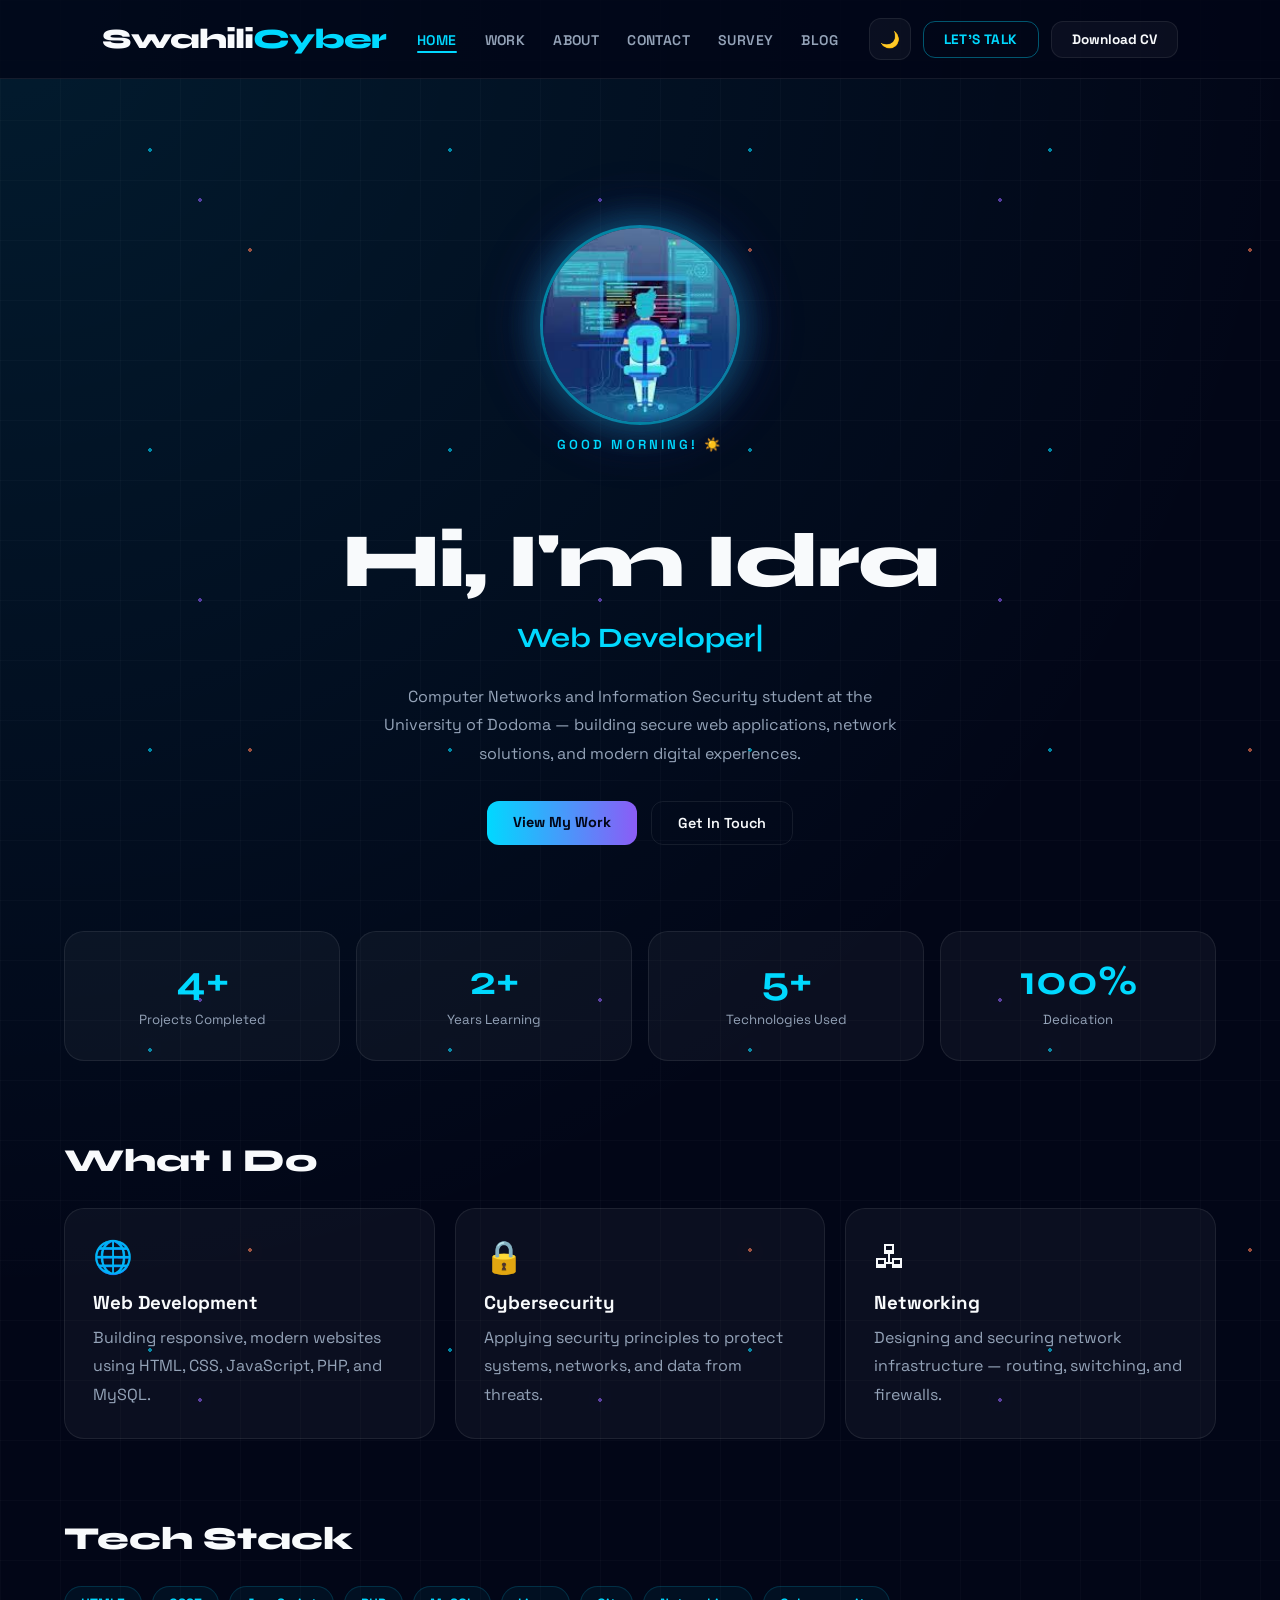
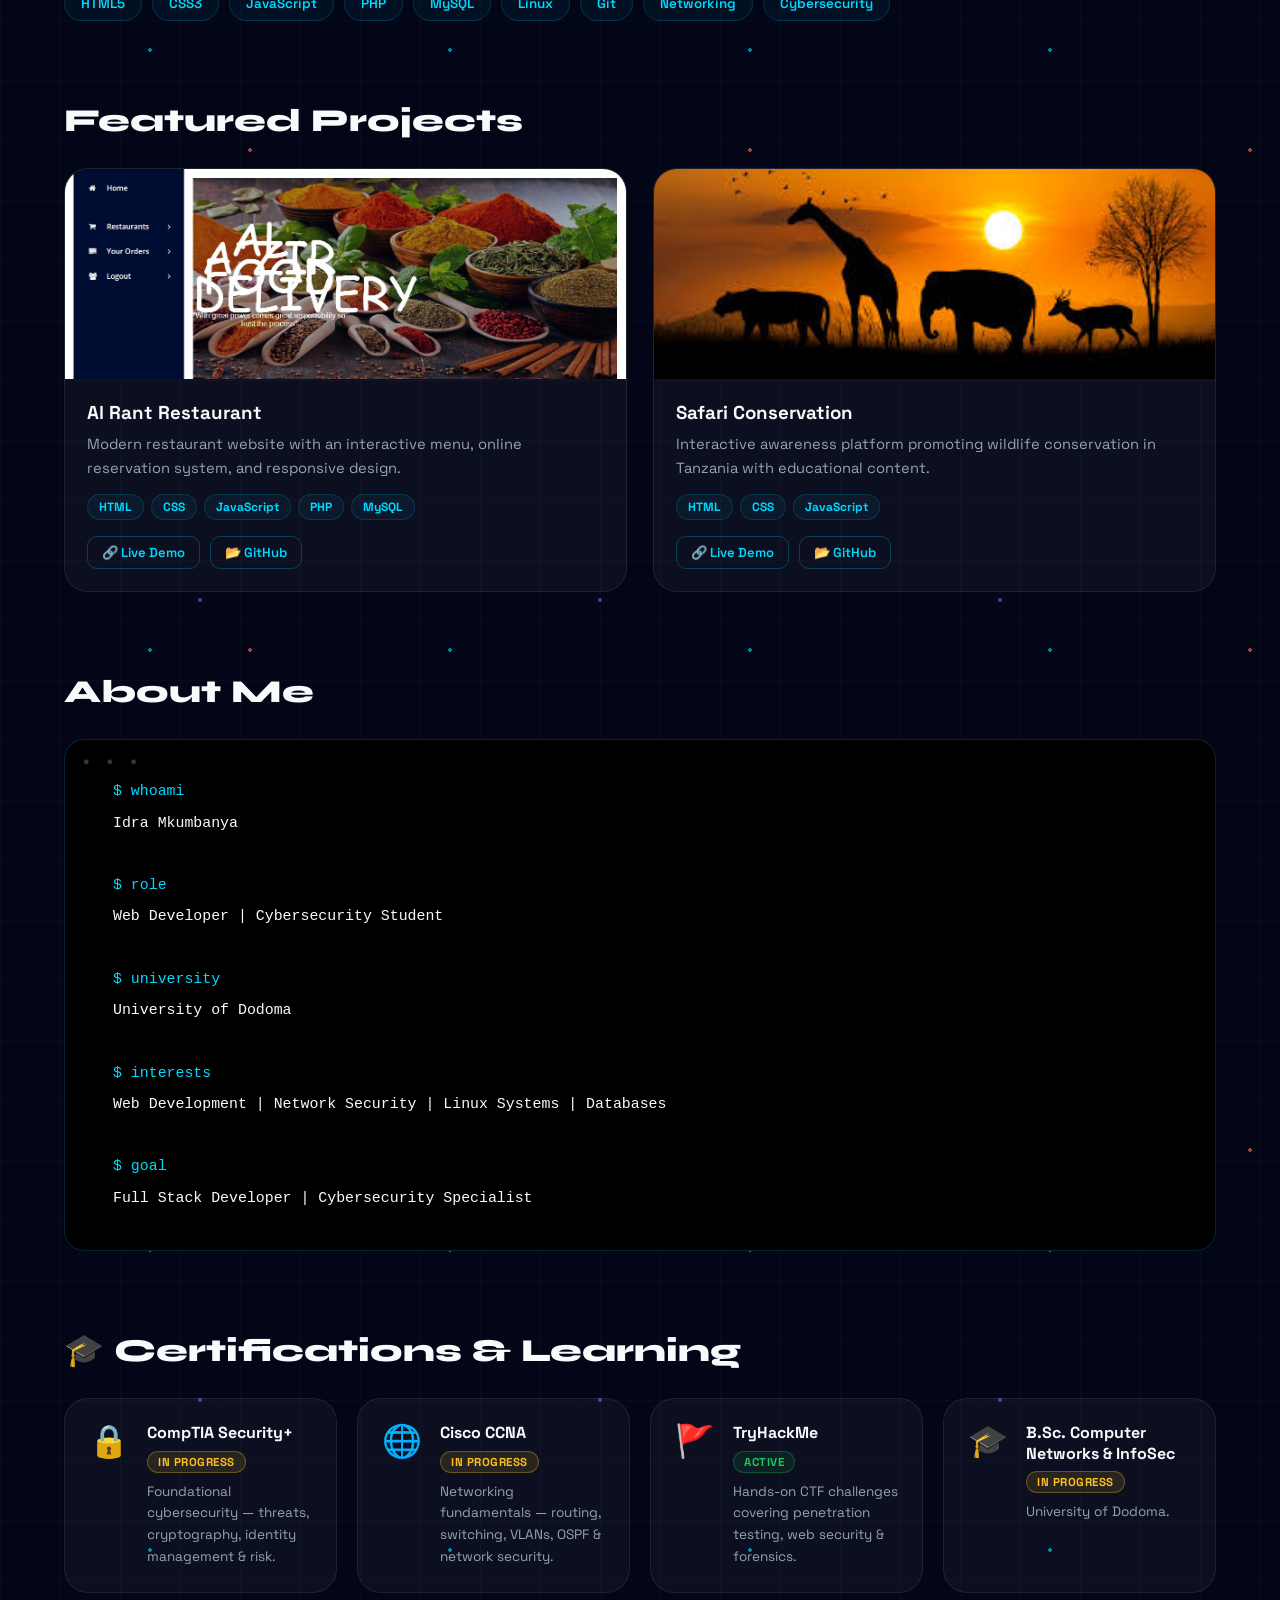
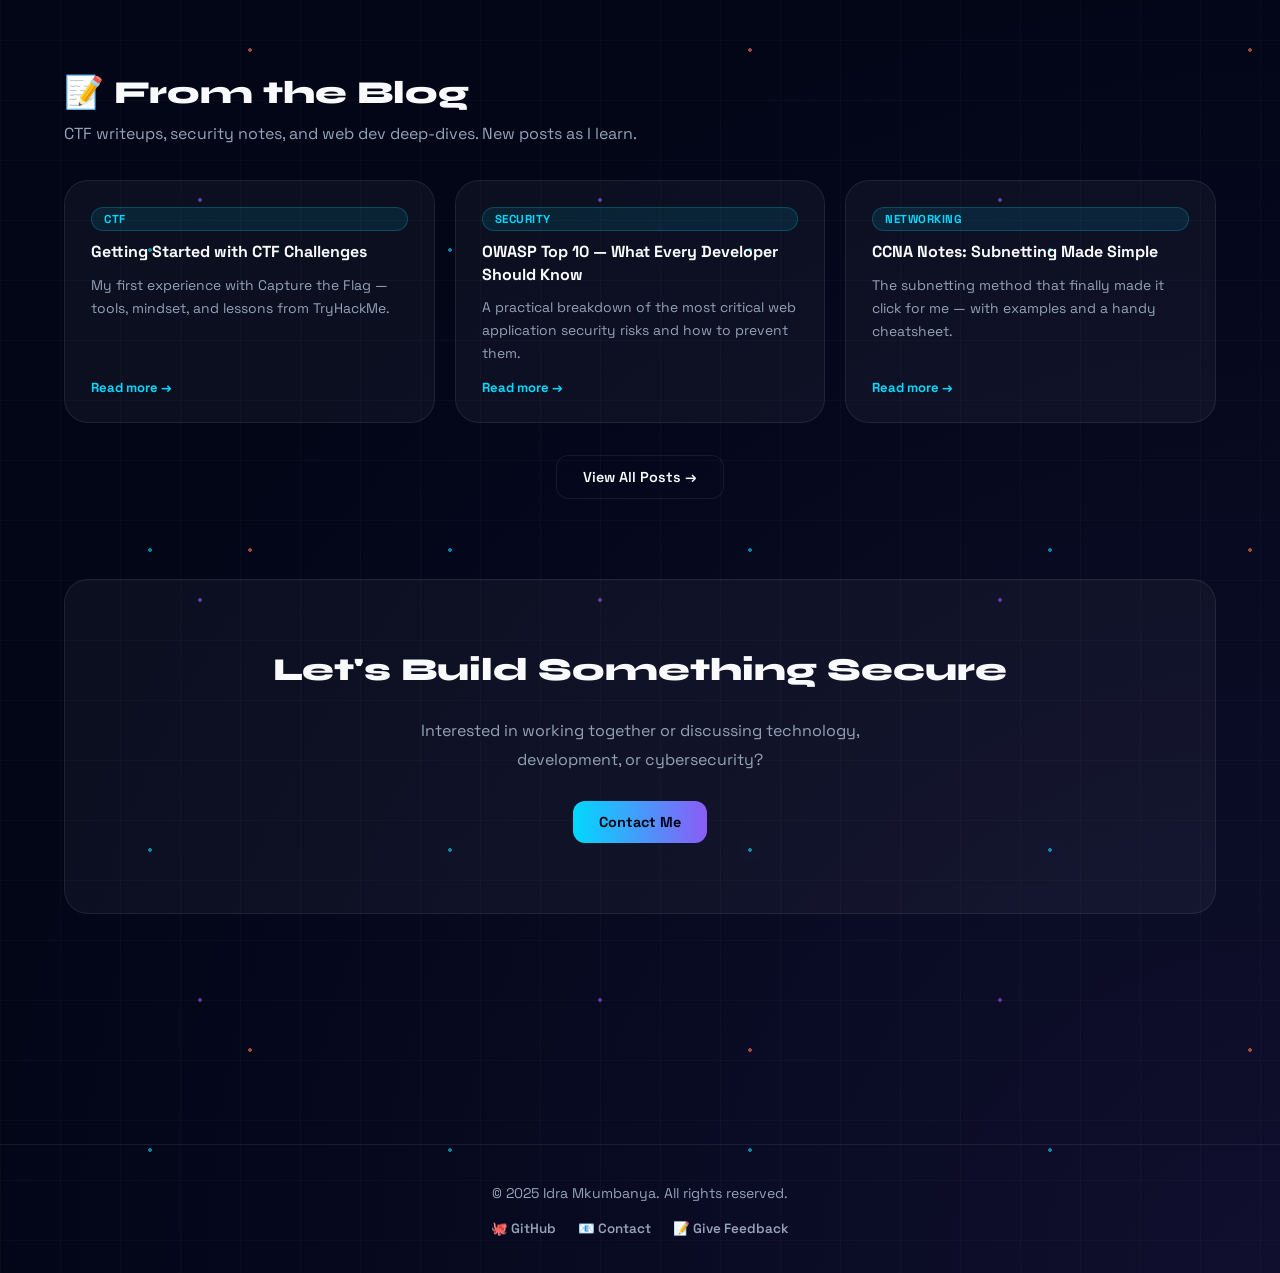
==== commit 9977d401: "remove blur on side bar mobile view" ====
--- a/index.html
+++ b/index.html
@@ -76,7 +76,7 @@
             <p id="greeting" class="greeting-text">Hello!</p>
             <div class="open-to-work-badge" aria-label="Currently open to work">
                 <span class="otw-dot"></span>
-                Open to Internships &amp; Freelance · June 2026
+                Open to Internships &amp; Freelance
             </div>
             <h1>Hi, I'm Idra</h1>
 
--- a/css/styles.css
+++ b/css/styles.css
@@ -267,7 +267,6 @@
     position: fixed;
     inset: 0;
     background: rgba(0,0,0,0.48);
-    backdrop-filter: blur(4px);
     z-index: 1100;
     opacity: 0;
     transition: opacity 0.3s ease;
@@ -956,7 +955,7 @@
 
     /* Branding inside the drawer */
     #nav-menu::before {
-        content: 'Idra Cyber';
+        content: 'Swahili Cyber';
         position: absolute;
         top: 28px;
         left: 32px;
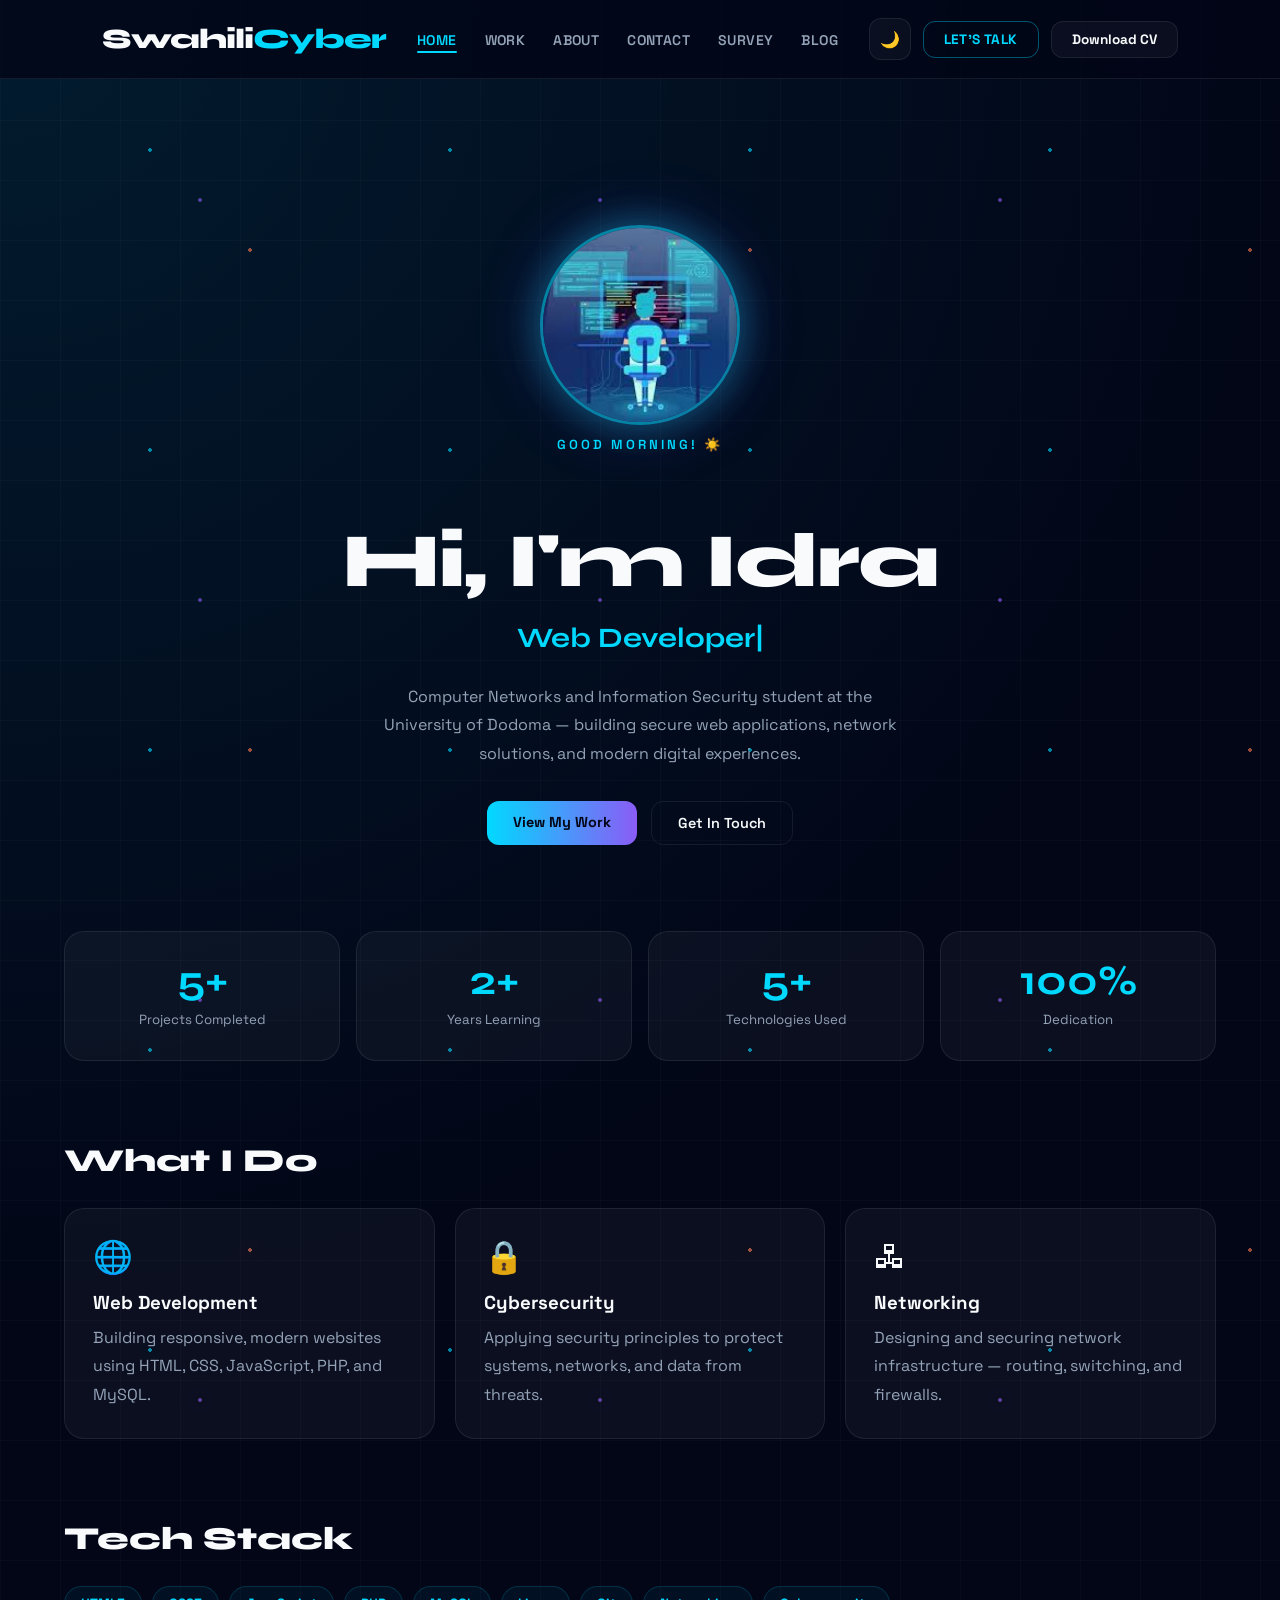
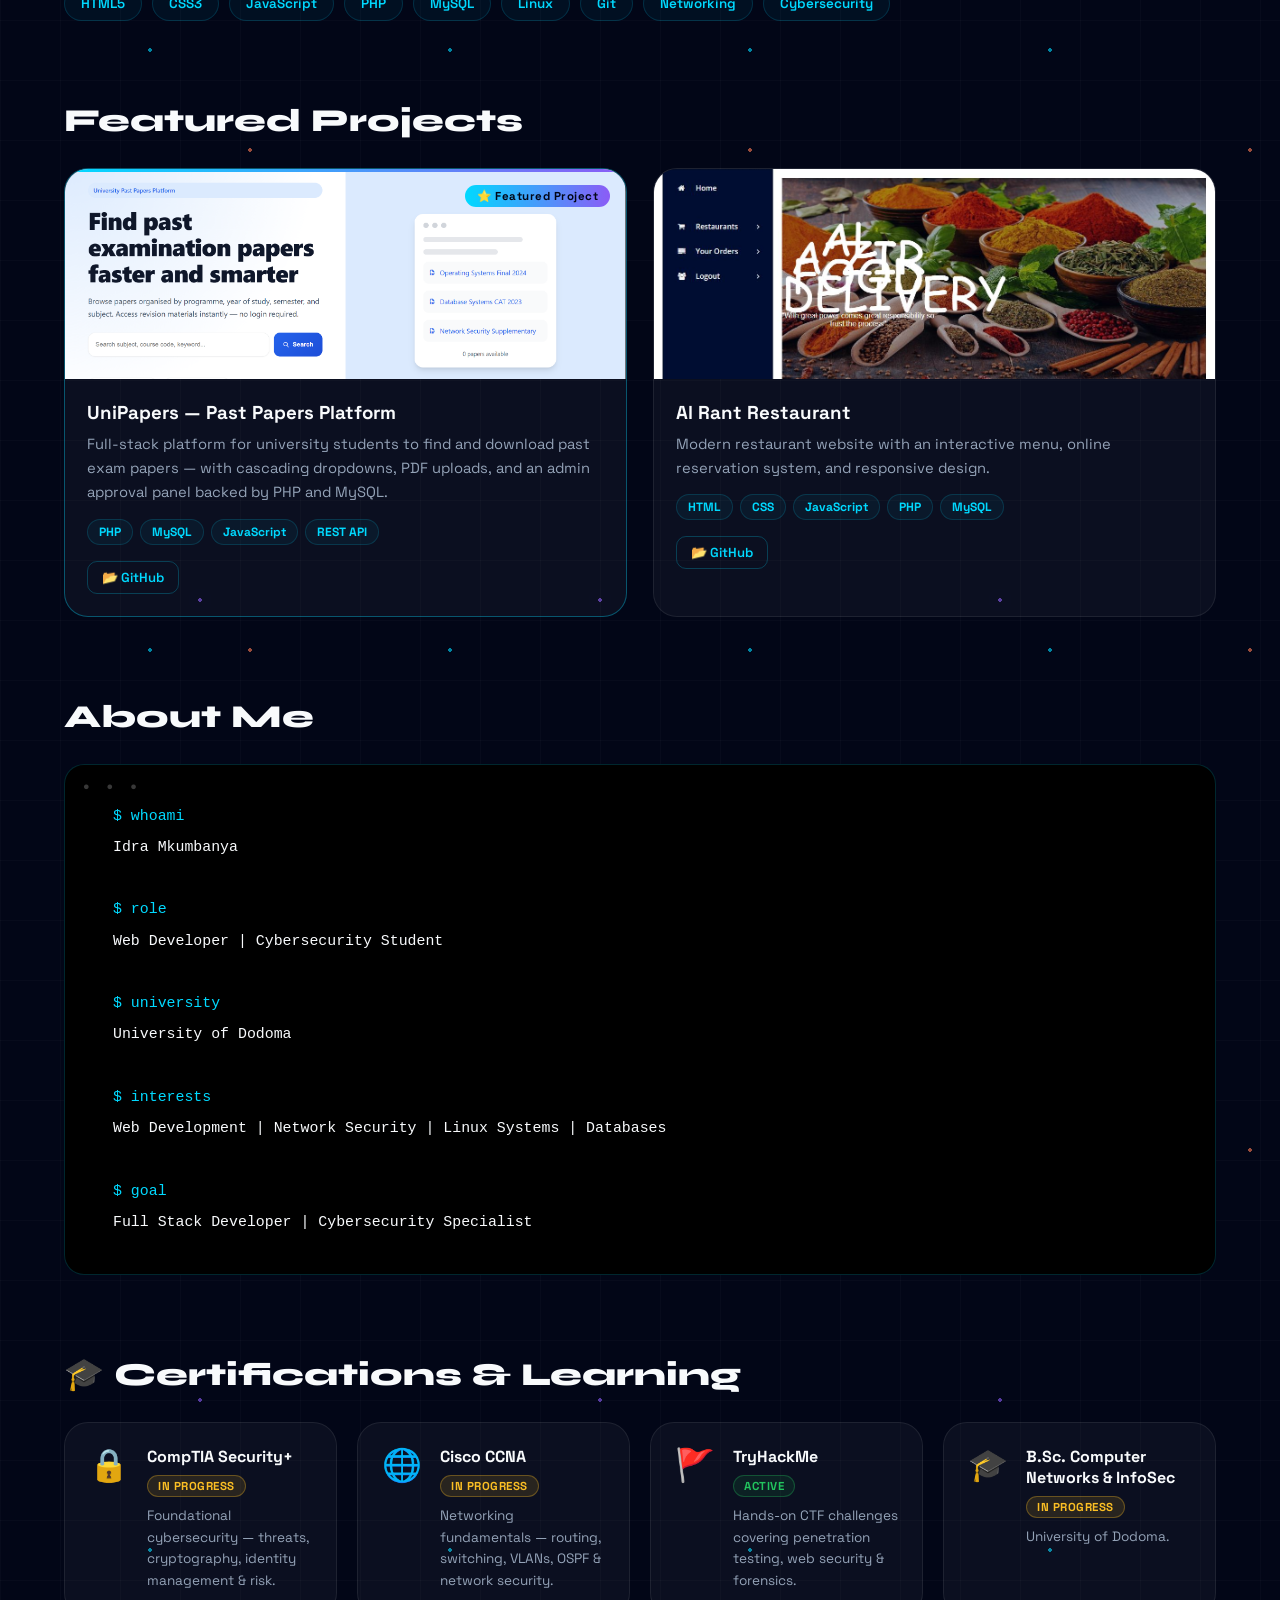
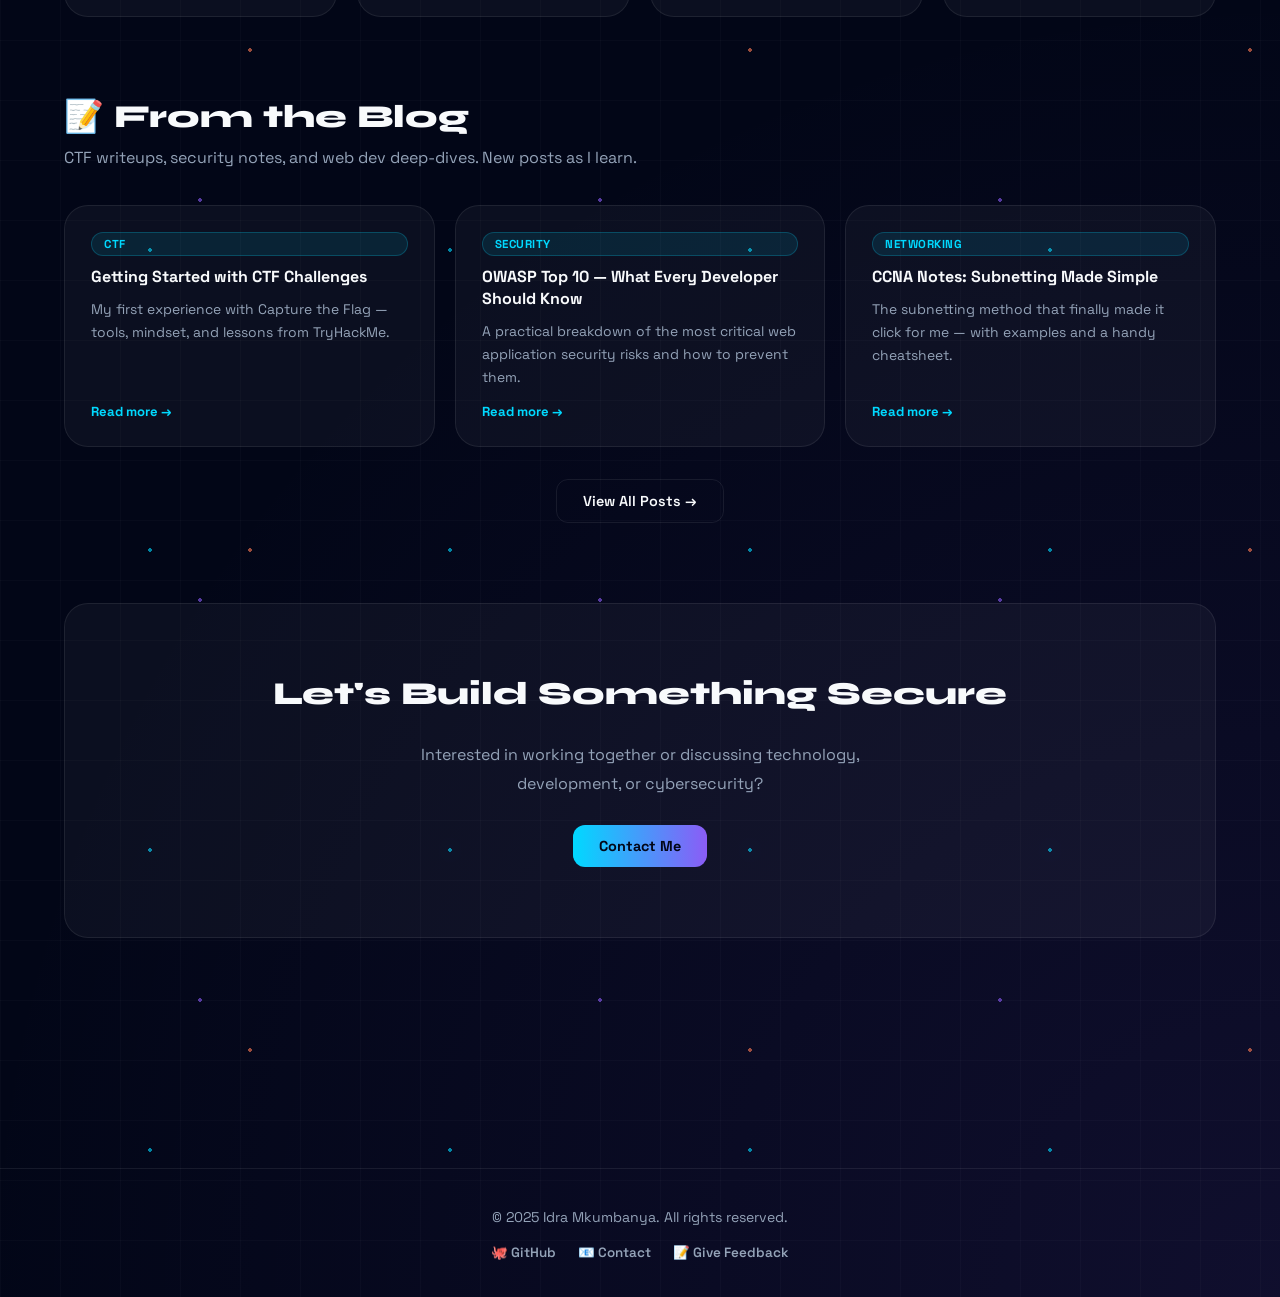
==== commit d89408d8: "adding the unipapers website" ====
--- a/index.html
+++ b/index.html
@@ -99,7 +99,7 @@
 
         <!-- ===== STATS ===== -->
         <section class="stats-section" aria-label="Quick stats">
-            <div class="stat-box"><h3>4+</h3><p>Projects Completed</p></div>
+            <div class="stat-box"><h3>5+</h3><p>Projects Completed</p></div>
             <div class="stat-box"><h3>2+</h3><p>Years Learning</p></div>
             <div class="stat-box"><h3>5+</h3><p>Technologies Used</p></div>
             <div class="stat-box"><h3>100%</h3><p>Dedication</p></div>
@@ -141,6 +141,24 @@
         <section id="projects">
             <h2>Featured Projects</h2>
             <div class="projects-container">
+                <div class="project-card project-featured">
+                    <div class="project-featured-badge">⭐ Featured Project</div>
+                    <img src="pictures/unipapers.png" alt="UniPapers — University past examination papers platform" loading="lazy" width="400" height="210"/>
+                    <div class="project-info">
+                        <h3>UniPapers — Past Papers Platform</h3>
+                        <p class="proj-desc">Full-stack platform for university students to find and download past exam papers — with cascading dropdowns, PDF uploads, and an admin approval panel backed by PHP and MySQL.</p>
+                        <div class="tech-stack">
+                            <span class="tech-badge">PHP</span>
+                            <span class="tech-badge">MySQL</span>
+                            <span class="tech-badge">JavaScript</span>
+                            <span class="tech-badge">REST API</span>
+                        </div>
+                        <div class="project-links">
+                            <!-- <a href="#" class="proj-link">🔗 Live Demo</a> --> 
+                            <a href="https://github.com/iamidra" class="proj-link" target="_blank" rel="noopener noreferrer">📂 GitHub</a>
+                        </div>
+                    </div>
+                </div>
                 <div class="project-card">
                     <img src="pictures/rest.png" alt="Al Rant Restaurant website" loading="lazy" width="400" height="210"/>
                     <div class="project-info">
@@ -151,21 +169,7 @@
                             <span class="tech-badge">JavaScript</span><span class="tech-badge">PHP</span><span class="tech-badge">MySQL</span>
                         </div>
                         <div class="project-links">
-                            <a href="#" class="proj-link">🔗 Live Demo</a>
-                            <a href="https://github.com/iamidra" class="proj-link" target="_blank" rel="noopener noreferrer">📂 GitHub</a>
-                        </div>
-                    </div>
-                </div>
-                <div class="project-card">
-                    <img src="pictures/life.png" alt="Safari Conservation awareness platform" loading="lazy" width="400" height="210"/>
-                    <div class="project-info">
-                        <h3>Safari Conservation</h3>
-                        <p class="proj-desc">Interactive awareness platform promoting wildlife conservation in Tanzania with educational content.</p>
-                        <div class="tech-stack">
-                            <span class="tech-badge">HTML</span><span class="tech-badge">CSS</span><span class="tech-badge">JavaScript</span>
-                        </div>
-                        <div class="project-links">
-                            <a href="#" class="proj-link">🔗 Live Demo</a>
+                           <!-- <a href="#" class="proj-link">🔗 Live Demo</a> --> 
                             <a href="https://github.com/iamidra" class="proj-link" target="_blank" rel="noopener noreferrer">📂 GitHub</a>
                         </div>
                     </div>
--- a/css/styles.css
+++ b/css/styles.css
@@ -248,6 +248,8 @@
     cursor: pointer;
     transition: 0.25s ease;
     z-index: 1300;
+    touch-action: manipulation;
+    -webkit-tap-highlight-color: transparent;
 }
 .hamburger:hover { border-color: rgba(0,217,255,0.4); }
 .hamburger span {
@@ -263,15 +265,16 @@
 .hamburger.active span:nth-child(3) { transform: translateY(-7px) rotate(-45deg); }
 
 .menu-overlay {
-    display: none;
     position: fixed;
     inset: 0;
-    background: rgba(0,0,0,0.48);
+    background: rgba(0, 0, 0, 0.62);
     z-index: 1100;
     opacity: 0;
-    transition: opacity 0.3s ease;
-}
-.menu-overlay.show { display: block; opacity: 1; }
+    visibility: hidden;
+    transition: opacity 0.35s ease, visibility 0.35s ease;
+    cursor: pointer;
+}
+.menu-overlay.show { opacity: 1; visibility: visible; }
 
 /* =========================
    MAIN LAYOUT
@@ -920,31 +923,29 @@
 ========================= */
 @media (max-width: 700px) {
     .talk-btn  { display: none; }
+    .btn-cv    { display: none; }
     .hamburger { display: flex; }
     nav { flex-wrap: wrap; padding: 14px 5%; }
-    .nav-right { margin-left: auto; }
+    .nav-right { margin-left: auto; gap: 8px; }
 
     /* ── Mobile slide-in menu ── */
     #nav-menu {
         position: fixed;
         top: 0;
         right: -100%;
-        width: min(300px, 82vw);
+        width: min(280px, 80vw);
         height: 100vh;
-        /* Fully solid — no bleed-through from grid background */
         background: #040d1f;
         border-left: 1px solid rgba(0, 217, 255, 0.18);
         display: flex;
         flex-direction: column;
-        /* Top padding leaves room for the X close button */
-        padding: 90px 32px 48px;
+        padding: 72px 28px 48px;
         gap: 0;
         transition: right 0.38s cubic-bezier(0.4, 0, 0.2, 1);
         z-index: 1200;
-        /* Remove backdrop-filter — it was causing bleed-through */
-        box-shadow: -8px 0 40px rgba(0, 0, 0, 0.7);
+        box-shadow: -12px 0 48px rgba(0, 0, 0, 0.80);
+        overflow-y: auto;
     }
-    /* Light mode variant */
     .light-mode #nav-menu {
         background: #ffffff;
         border-left: 1px solid rgba(0, 217, 255, 0.20);
@@ -953,20 +954,20 @@
 
     #nav-menu.open { right: 0; }
 
-    /* Branding inside the drawer */
+    /* Small NAVIGATION label — not a duplicate logo */
     #nav-menu::before {
-        content: 'Swahili Cyber';
+        content: 'NAVIGATION';
         position: absolute;
-        top: 28px;
-        left: 32px;
-        font-family: 'Syne', sans-serif;
-        font-size: 1.3rem;
-        font-weight: 900;
-        color: #f8fafc;
-        letter-spacing: -0.5px;
+        top: 26px;
+        left: 28px;
+        font-family: 'Space Grotesk', sans-serif;
+        font-size: 0.68rem;
+        font-weight: 700;
+        letter-spacing: 3px;
+        color: rgba(0, 217, 255, 0.50);
         pointer-events: none;
     }
-    .light-mode #nav-menu::before { color: #0f172a; }
+    .light-mode #nav-menu::before { color: rgba(0, 100, 120, 0.45); }
 
     /* Staggered slide-in for each item */
     #nav-menu li {
@@ -987,7 +988,6 @@
         display: flex;
         align-items: center;
         gap: 12px;
-        /* Explicit white — never inherits a dark colour */
         color: #f1f5f9;
         font-size: 1.1rem;
         font-weight: 700;
@@ -996,6 +996,9 @@
         border-bottom: 1px solid rgba(255, 255, 255, 0.07);
         text-decoration: none;
         transition: color 0.2s ease, padding-left 0.2s ease;
+        touch-action: manipulation;  /* removes 300ms tap delay on mobile */
+        -webkit-tap-highlight-color: transparent;
+        cursor: pointer;
     }
     .light-mode #nav-menu li a {
         color: #1e293b;
@@ -1097,6 +1100,7 @@
     border: 1px solid var(--border);
     border-radius: var(--r-lg);
     backdrop-filter: blur(12px);
+    -webkit-backdrop-filter: blur(12px);
     transition: 0.3s ease;
 }
 
@@ -1157,8 +1161,8 @@
 /* =========================
    BLOG TEASER (index.html)
 ========================= */
-.blog-teaser-section h2   { margin-bottom: 8px; }
-.section-intro { margin-bottom: 32px; }
+.blog-teaser-section h2 { margin-bottom: 8px; }
+.section-intro          { margin-bottom: 32px; }
 
 .blog-teaser-grid {
     display: grid;
@@ -1178,6 +1182,7 @@
     color: var(--text);
     transition: 0.3s ease;
     backdrop-filter: blur(12px);
+    -webkit-backdrop-filter: blur(12px);
 }
 
 .blog-teaser-card:hover {
@@ -1185,10 +1190,7 @@
     border-color: rgba(0, 217, 255, 0.30);
 }
 
-.blog-teaser-card h3 {
-    font-size: 1rem;
-    line-height: 1.4;
-}
+.blog-teaser-card h3 { font-size: 1rem; line-height: 1.4; }
 
 .blog-teaser-card p {
     font-size: 0.87rem;
@@ -1206,7 +1208,7 @@
 .light-mode .blog-teaser-card { background: white; }
 
 /* =========================
-   BLOG TAG (shared)
+   BLOG TAGS (shared)
 ========================= */
 .blog-tag {
     display: inline-block;
@@ -1235,19 +1237,10 @@
 /* =========================
    BLOG PAGE
 ========================= */
-.blog-page-header {
-    text-align: center;
-    margin-bottom: 52px;
-}
-
-.blog-page-header h1 { margin-bottom: 14px; }
-
-.blog-page-header > p {
-    max-width: 560px;
-    margin: 0 auto 28px;
-}
-
-/* Filter buttons */
+.blog-page-header           { text-align: center; margin-bottom: 52px; }
+.blog-page-header h1        { margin-bottom: 14px; }
+.blog-page-header > p       { max-width: 560px; margin: 0 auto 28px; }
+
 .blog-filters {
     display: flex;
     flex-wrap: wrap;
@@ -1284,6 +1277,7 @@
     padding: 36px;
     margin-bottom: 48px;
     backdrop-filter: blur(12px);
+    -webkit-backdrop-filter: blur(12px);
     transition: 0.3s ease;
     position: relative;
     overflow: hidden;
@@ -1311,16 +1305,9 @@
     margin-bottom: 16px;
 }
 
-.blog-featured h2 {
-    font-size: 1.4rem;
-    margin-bottom: 12px;
-    line-height: 1.35;
-}
-
-.blog-featured p {
-    max-width: 680px;
-    margin-bottom: 16px;
-}
+.blog-featured h2   { font-size: 1.4rem; margin-bottom: 12px; line-height: 1.35; }
+.blog-featured p    { max-width: 680px; margin-bottom: 16px; }
+.blog-read-btn      { align-self: flex-start; }
 
 .blog-post-meta {
     display: flex;
@@ -1330,8 +1317,6 @@
     color: var(--muted);
     margin-bottom: 20px;
 }
-
-.blog-read-btn { align-self: flex-start; }
 
 .light-mode .blog-featured { background: white; }
 
@@ -1352,6 +1337,7 @@
     border: 1px solid var(--border);
     border-radius: var(--r-lg);
     backdrop-filter: blur(12px);
+    -webkit-backdrop-filter: blur(12px);
     transition: 0.3s ease;
 }
 
@@ -1367,10 +1353,7 @@
     gap: 10px;
 }
 
-.blog-card h3 {
-    font-size: 1rem;
-    line-height: 1.4;
-}
+.blog-card h3 { font-size: 1rem; line-height: 1.4; }
 
 .blog-card p {
     font-size: 0.87rem;
@@ -1388,12 +1371,9 @@
     transition: 0.2s ease;
 }
 
-.blog-link:hover { letter-spacing: 0.5px; }
-
-/* Hidden cards (filtered out) */
-.blog-card.hidden-card { display: none; }
-
-.light-mode .blog-card { background: white; }
+.blog-link:hover         { letter-spacing: 0.5px; }
+.blog-card.hidden-card   { display: none; }
+.light-mode .blog-card   { background: white; }
 
 /* =========================
    BLOG NOTIFY SECTION
@@ -1407,17 +1387,12 @@
     padding: 48px 40px;
     text-align: center;
     backdrop-filter: blur(12px);
-}
-
-.notify-icon {
-    font-size: 2.5rem;
-    display: block;
-    margin-bottom: 16px;
-}
-
-.blog-notify-box h2 { margin-bottom: 12px; }
-
-.blog-notify-box > p { max-width: 480px; margin: 0 auto 28px; }
+    -webkit-backdrop-filter: blur(12px);
+}
+
+.notify-icon            { font-size: 2.5rem; display: block; margin-bottom: 16px; }
+.blog-notify-box h2     { margin-bottom: 12px; }
+.blog-notify-box > p    { max-width: 480px; margin: 0 auto 28px; }
 
 .notify-form {
     display: flex;
@@ -1427,24 +1402,78 @@
     margin-bottom: 14px;
 }
 
-.notify-form input {
-    width: 280px;
-    max-width: 100%;
-}
-
+.notify-form input          { width: 280px; max-width: 100%; }
 .light-mode .blog-notify-box { background: white; }
 
 /* =========================
    RESPONSIVE — BLOG & CERTS
 ========================= */
 @media (max-width: 700px) {
-    .certs-grid        { grid-template-columns: 1fr; }
-    .blog-teaser-grid  { grid-template-columns: 1fr; }
-    .blog-grid         { grid-template-columns: 1fr; }
-    .blog-featured     { padding: 24px; }
-    .blog-featured h2  { font-size: 1.15rem; }
-    .blog-notify-box   { padding: 28px 20px; }
-    .notify-form input { width: 100%; }
-    .notify-form       { flex-direction: column; align-items: center; }
-    .cert-card         { flex-direction: column; gap: 12px; }
+    .certs-grid             { grid-template-columns: 1fr; }
+    .blog-teaser-grid       { grid-template-columns: 1fr; }
+    .blog-grid              { grid-template-columns: 1fr; }
+    .blog-featured          { padding: 24px; }
+    .blog-featured h2       { font-size: 1.15rem; }
+    .blog-notify-box        { padding: 28px 20px; }
+    .notify-form input      { width: 100%; }
+    .notify-form            { flex-direction: column; align-items: center; }
+    .cert-card              { flex-direction: column; gap: 12px; }
+}
+/* =========================
+   FEATURED PROJECT CARD
+========================= */
+.project-card.project-featured {
+    border-color: rgba(0, 217, 255, 0.35);
+    position: relative;
+}
+
+.project-card.project-featured::after {
+    content: '';
+    position: absolute;
+    top: 0; left: 0; right: 0;
+    height: 3px;
+    background: linear-gradient(90deg, var(--accent), var(--accent2));
+    border-radius: var(--r-lg) var(--r-lg) 0 0;
+}
+
+.project-featured-badge {
+    position: absolute;
+    top: 16px;
+    right: 16px;
+    background: linear-gradient(90deg, var(--accent), var(--accent2));
+    color: #020617;
+    font-size: 0.72rem;
+    font-weight: 800;
+    padding: 4px 12px;
+    border-radius: 20px;
+    letter-spacing: 0.5px;
+    z-index: 2;
+}
+
+/* Feature highlights row */
+.project-highlights {
+    display: flex;
+    flex-wrap: wrap;
+    gap: 8px;
+    margin-bottom: 14px;
+}
+
+.highlight-item {
+    font-size: 0.78rem;
+    font-weight: 600;
+    color: var(--muted);
+    background: rgba(255, 255, 255, 0.04);
+    border: 1px solid var(--border);
+    padding: 4px 10px;
+    border-radius: 8px;
+}
+
+.light-mode .highlight-item {
+    background: #f8fafc;
+}
+
+@media (max-width: 700px) {
+    .project-featured-badge { font-size: 0.65rem; padding: 3px 10px; }
+    .project-highlights      { gap: 6px; }
+    .highlight-item          { font-size: 0.72rem; }
 }
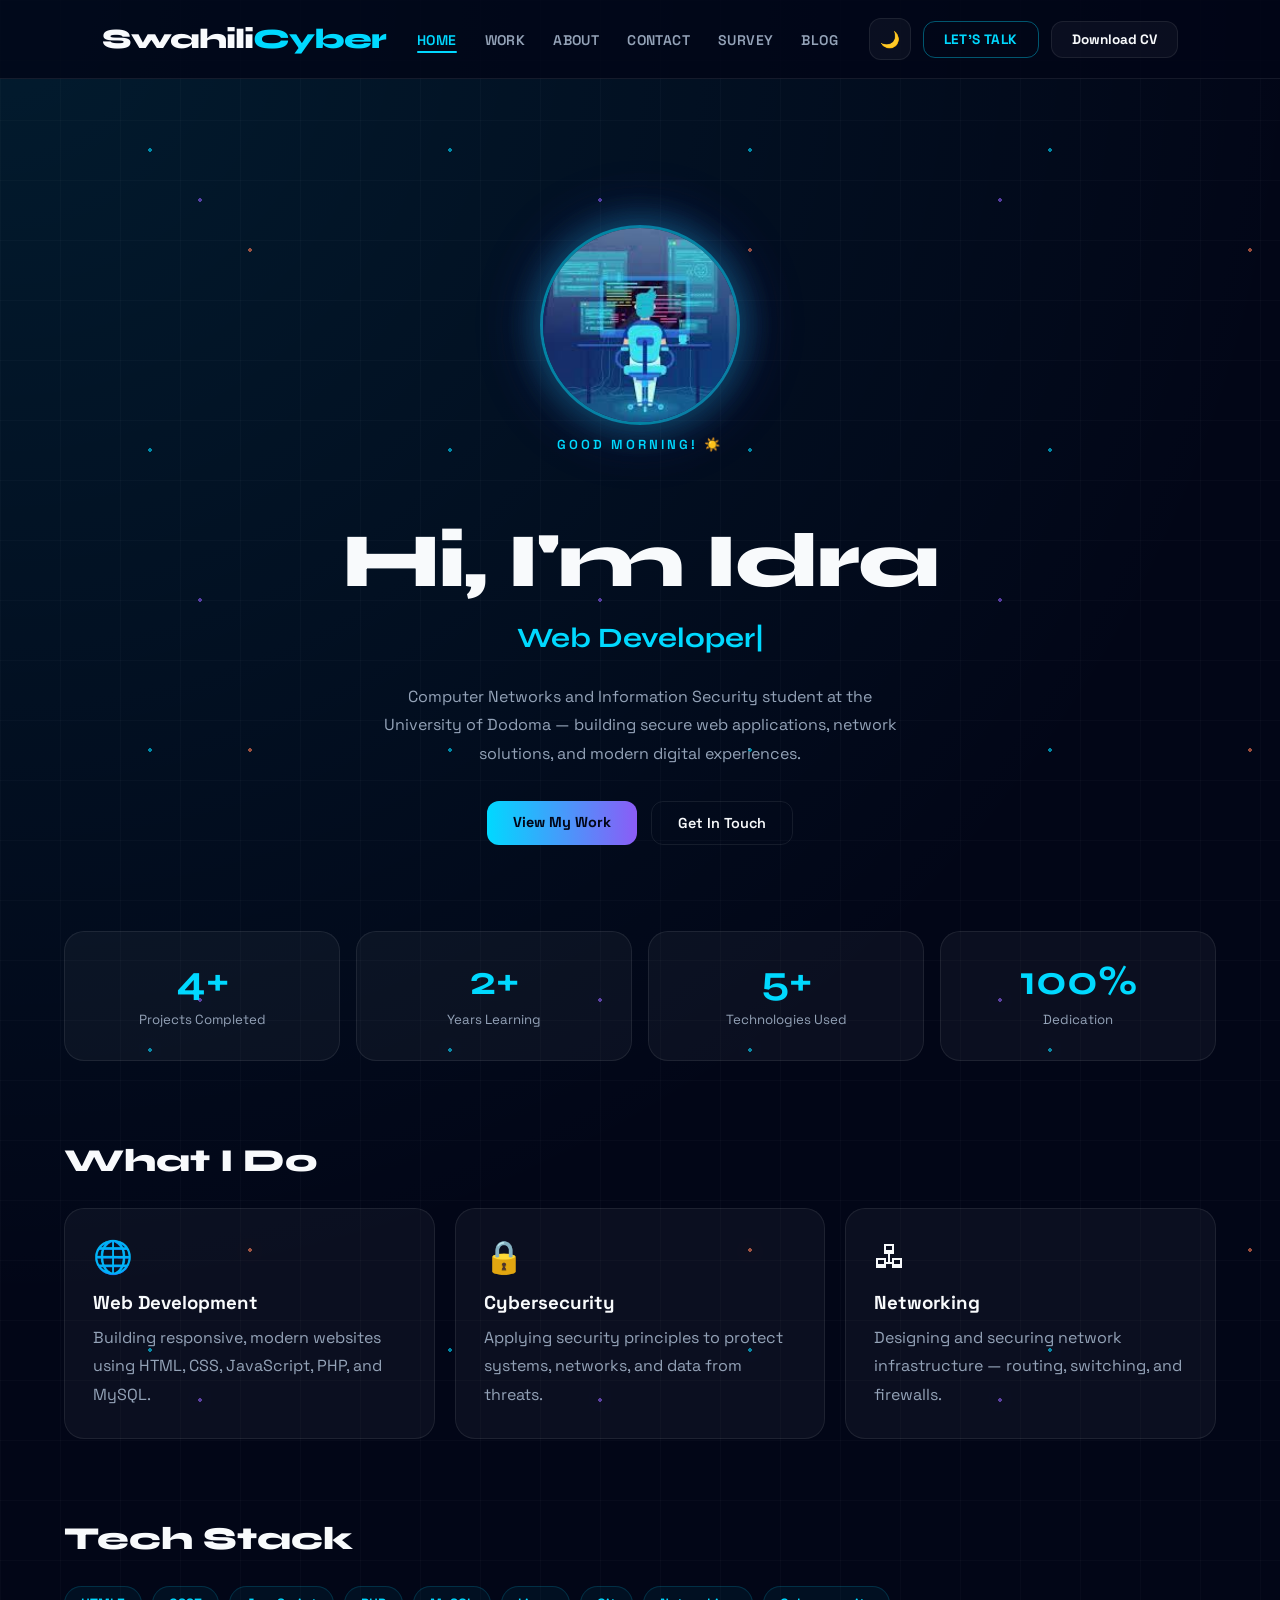
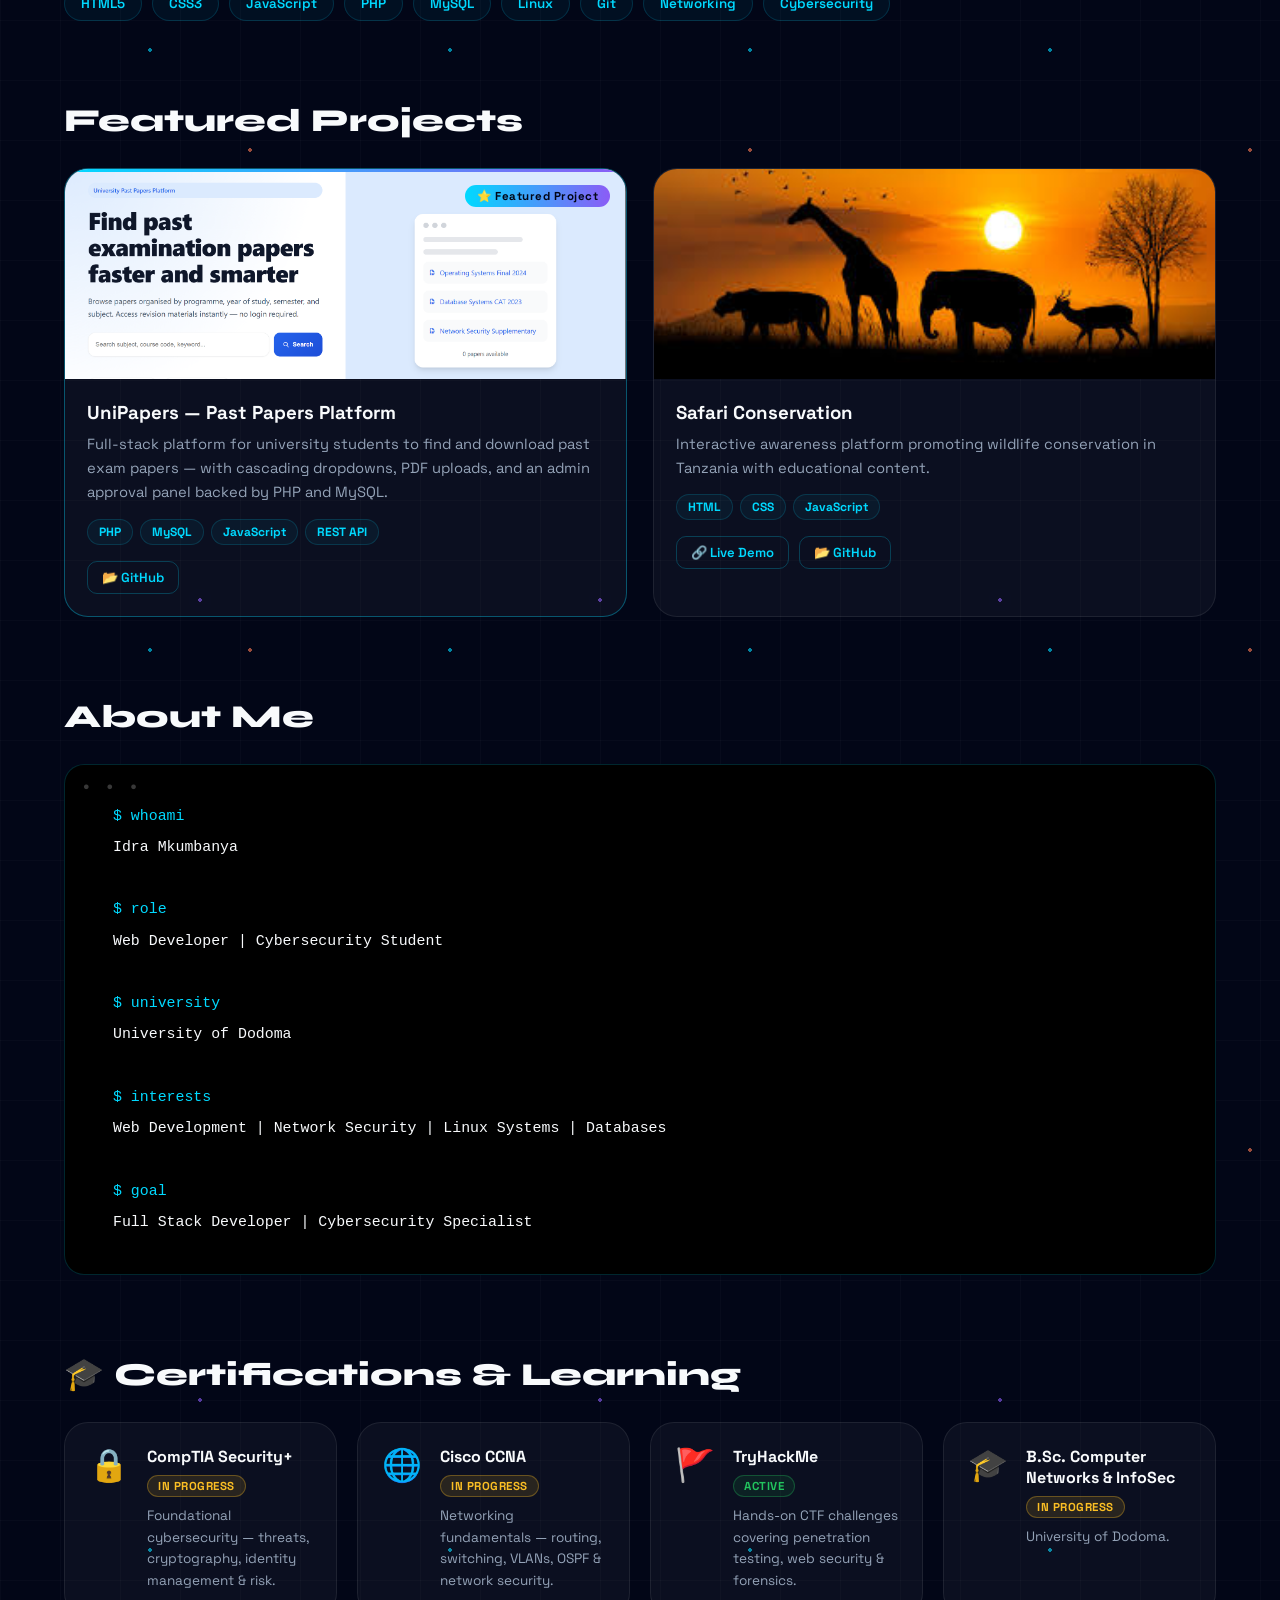
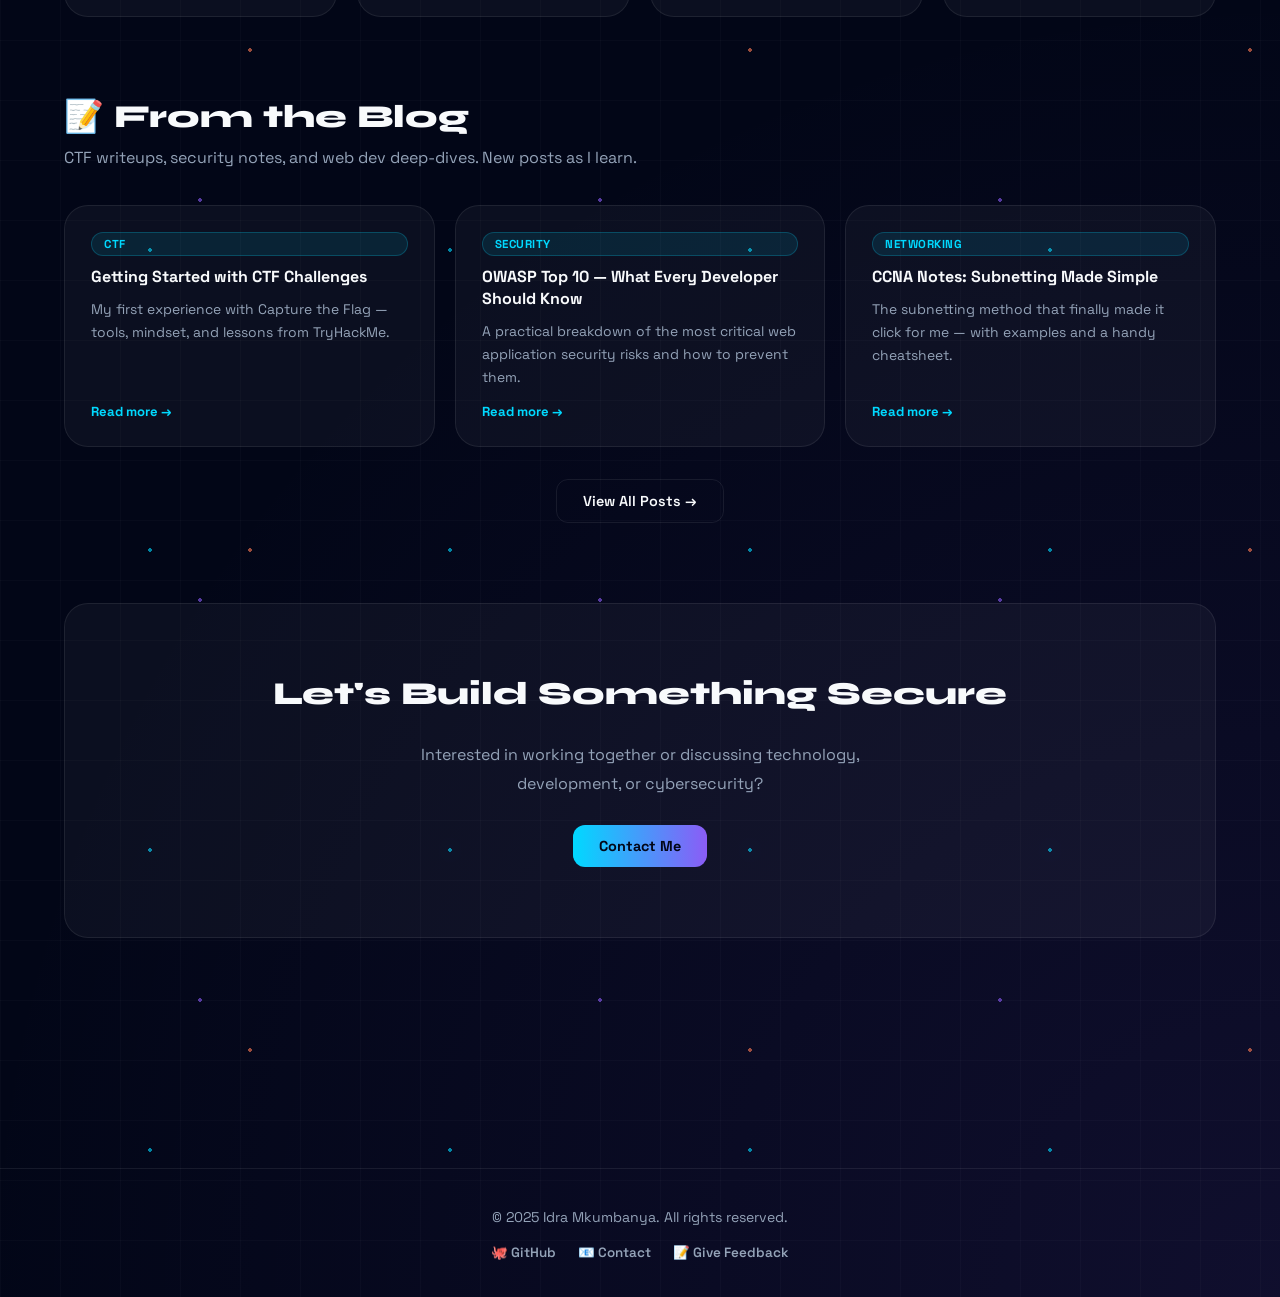
==== commit 56a3c910: "adding header and some changes" ====
--- a/index.html
+++ b/index.html
@@ -5,9 +5,15 @@
     <meta name="viewport" content="width=device-width, initial-scale=1.0" />
     <title>Idra Mkumbanya - Developer & Security Professional</title>
     <link rel="icon" type="image/svg+xml" href="pictures/favicon.svg" />
+    <!-- Preconnect for faster font loading -->
+    <link rel="preconnect" href="https://fonts.googleapis.com" />
+    <link rel="preconnect" href="https://fonts.gstatic.com" crossorigin />
+    <link rel="stylesheet" href="https://fonts.googleapis.com/css2?family=Space+Grotesk:wght@400;500;600;700&family=Syne:wght@700;800;900&display=swap" />
     <link rel="stylesheet" href="css/styles.css" />
     <meta name="description" content="Idra Mkumbanya - Computer Networks and Information Security student at University of Dodoma. Web developer and cybersecurity enthusiast." />
     <meta name="keywords" content="Idra Mkumbanya, Portfolio, Web Developer, Cybersecurity, Dodoma, Tanzania" />
+    <meta name="theme-color" content="#020617" />
+    <link rel="dns-prefetch" href="https://github.com" />
     <meta name="author" content="Idra Mkumbanya" />
     <meta property="og:title" content="Idra Mkumbanya - Developer & Security Professional" />
     <meta property="og:description" content="Portfolio of Idra Mkumbanya - Web Developer and Cybersecurity Student" />
@@ -55,6 +61,8 @@
                     class="profile-photo"
                     width="200" height="200"
                     loading="eager"
+                    fetchpriority="high"
+                    decoding="async"
                 />
                 <div class="avatar-fallback" aria-hidden="true">
                     <svg viewBox="0 0 100 100" xmlns="http://www.w3.org/2000/svg">
@@ -99,7 +107,7 @@
 
         <!-- ===== STATS ===== -->
         <section class="stats-section" aria-label="Quick stats">
-            <div class="stat-box"><h3>5+</h3><p>Projects Completed</p></div>
+            <div class="stat-box"><h3>4+</h3><p>Projects Completed</p></div>
             <div class="stat-box"><h3>2+</h3><p>Years Learning</p></div>
             <div class="stat-box"><h3>5+</h3><p>Technologies Used</p></div>
             <div class="stat-box"><h3>100%</h3><p>Dedication</p></div>
@@ -154,22 +162,21 @@
                             <span class="tech-badge">REST API</span>
                         </div>
                         <div class="project-links">
-                            <!-- <a href="#" class="proj-link">🔗 Live Demo</a> --> 
+                            <!--<a href="#" class="proj-link">🔗 Live Demo</a>-->
                             <a href="https://github.com/iamidra" class="proj-link" target="_blank" rel="noopener noreferrer">📂 GitHub</a>
                         </div>
                     </div>
                 </div>
                 <div class="project-card">
-                    <img src="pictures/rest.png" alt="Al Rant Restaurant website" loading="lazy" width="400" height="210"/>
+                    <img src="pictures/life.png" alt="Safari Conservation awareness platform" loading="lazy" width="400" height="210"/>
                     <div class="project-info">
-                        <h3>Al Rant Restaurant</h3>
-                        <p class="proj-desc">Modern restaurant website with an interactive menu, online reservation system, and responsive design.</p>
+                        <h3>Safari Conservation</h3>
+                        <p class="proj-desc">Interactive awareness platform promoting wildlife conservation in Tanzania with educational content.</p>
                         <div class="tech-stack">
-                            <span class="tech-badge">HTML</span><span class="tech-badge">CSS</span>
-                            <span class="tech-badge">JavaScript</span><span class="tech-badge">PHP</span><span class="tech-badge">MySQL</span>
+                            <span class="tech-badge">HTML</span><span class="tech-badge">CSS</span><span class="tech-badge">JavaScript</span>
                         </div>
                         <div class="project-links">
-                           <!-- <a href="#" class="proj-link">🔗 Live Demo</a> --> 
+                            <a href="#" class="proj-link">🔗 Live Demo</a>
                             <a href="https://github.com/iamidra" class="proj-link" target="_blank" rel="noopener noreferrer">📂 GitHub</a>
                         </div>
                     </div>
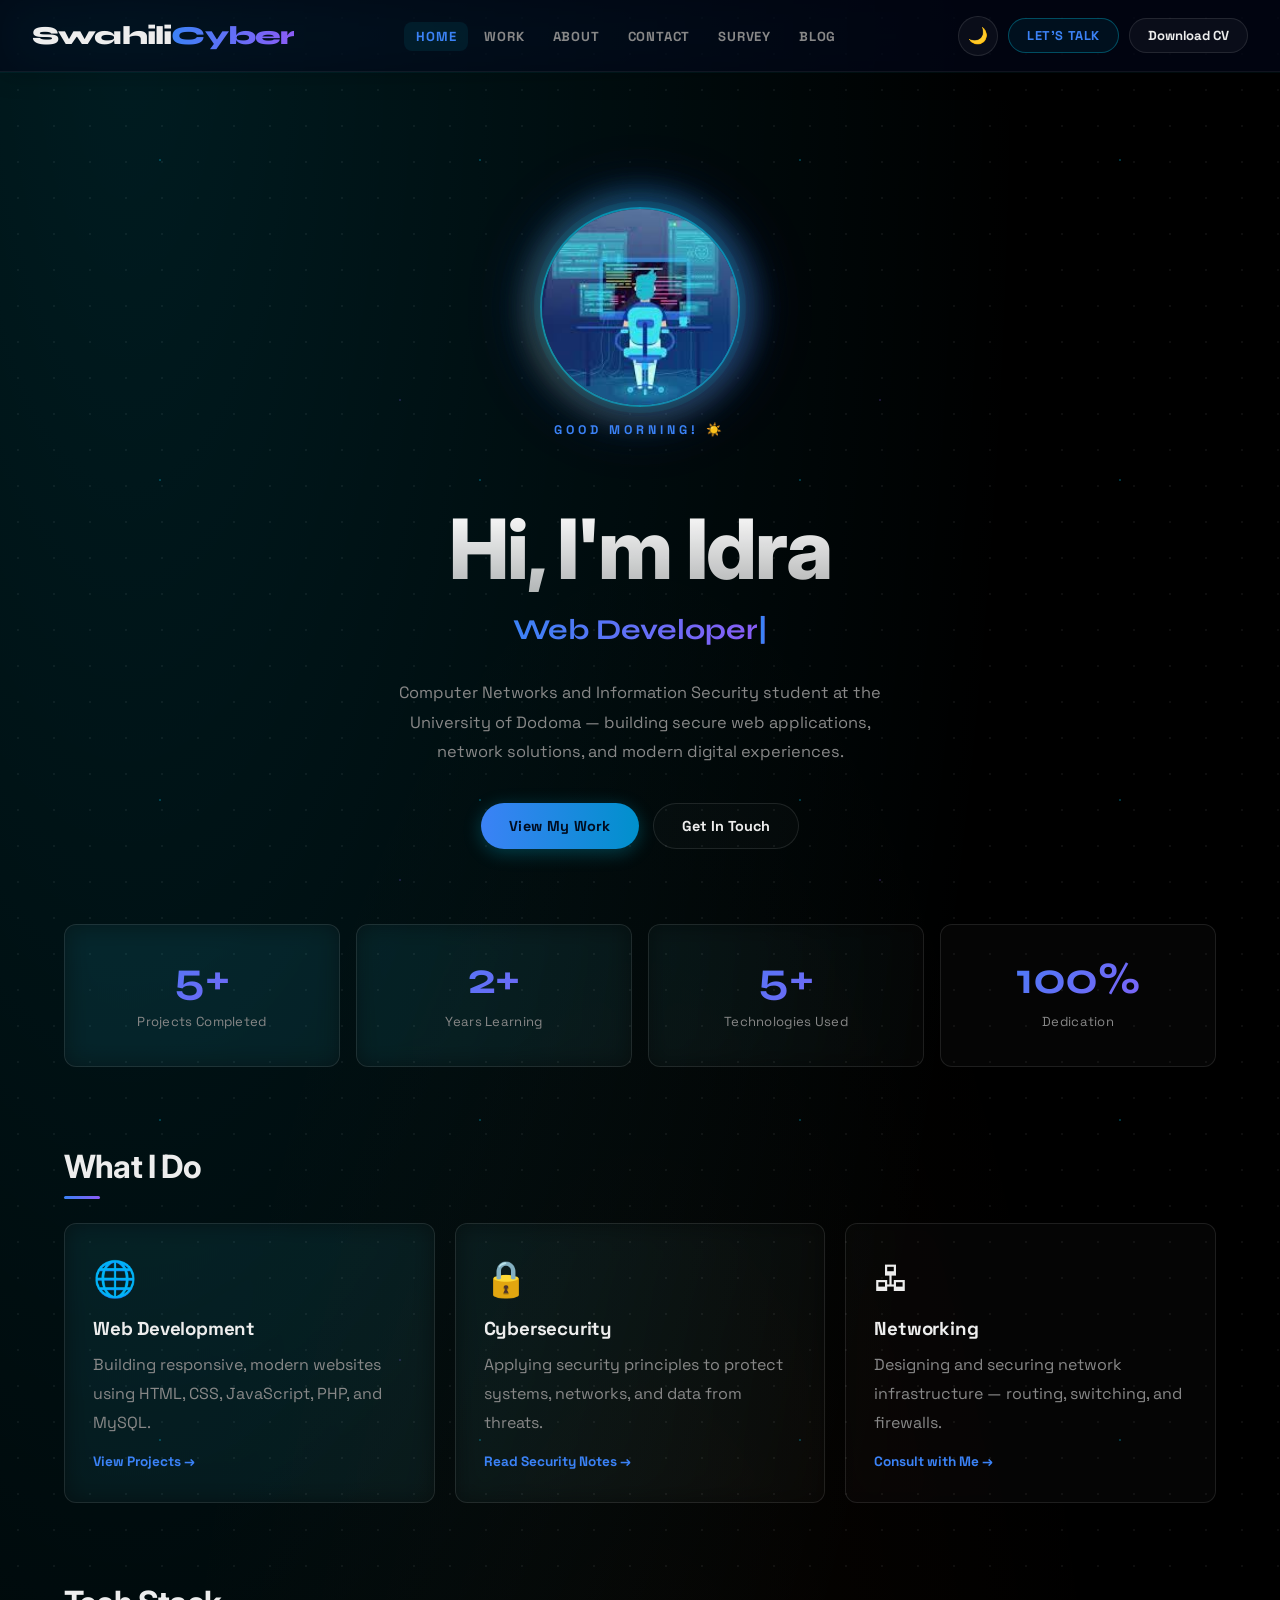
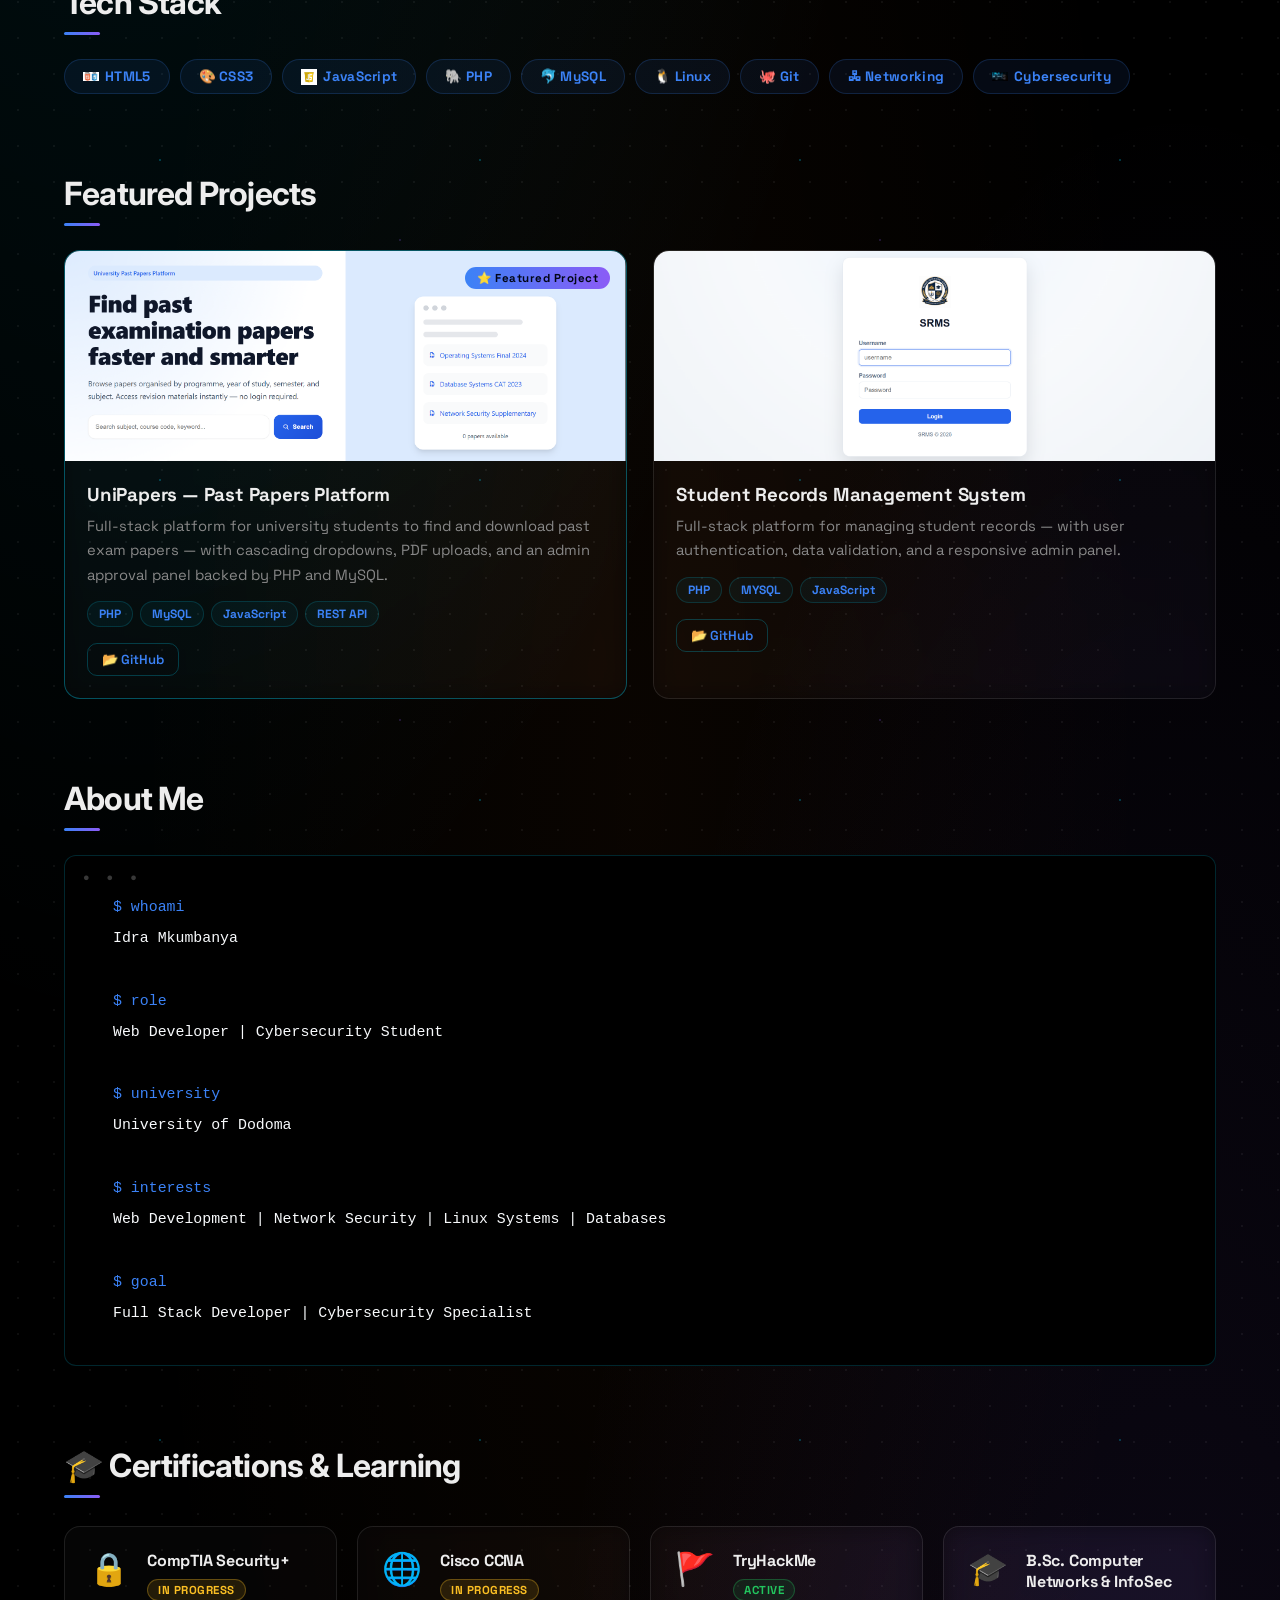
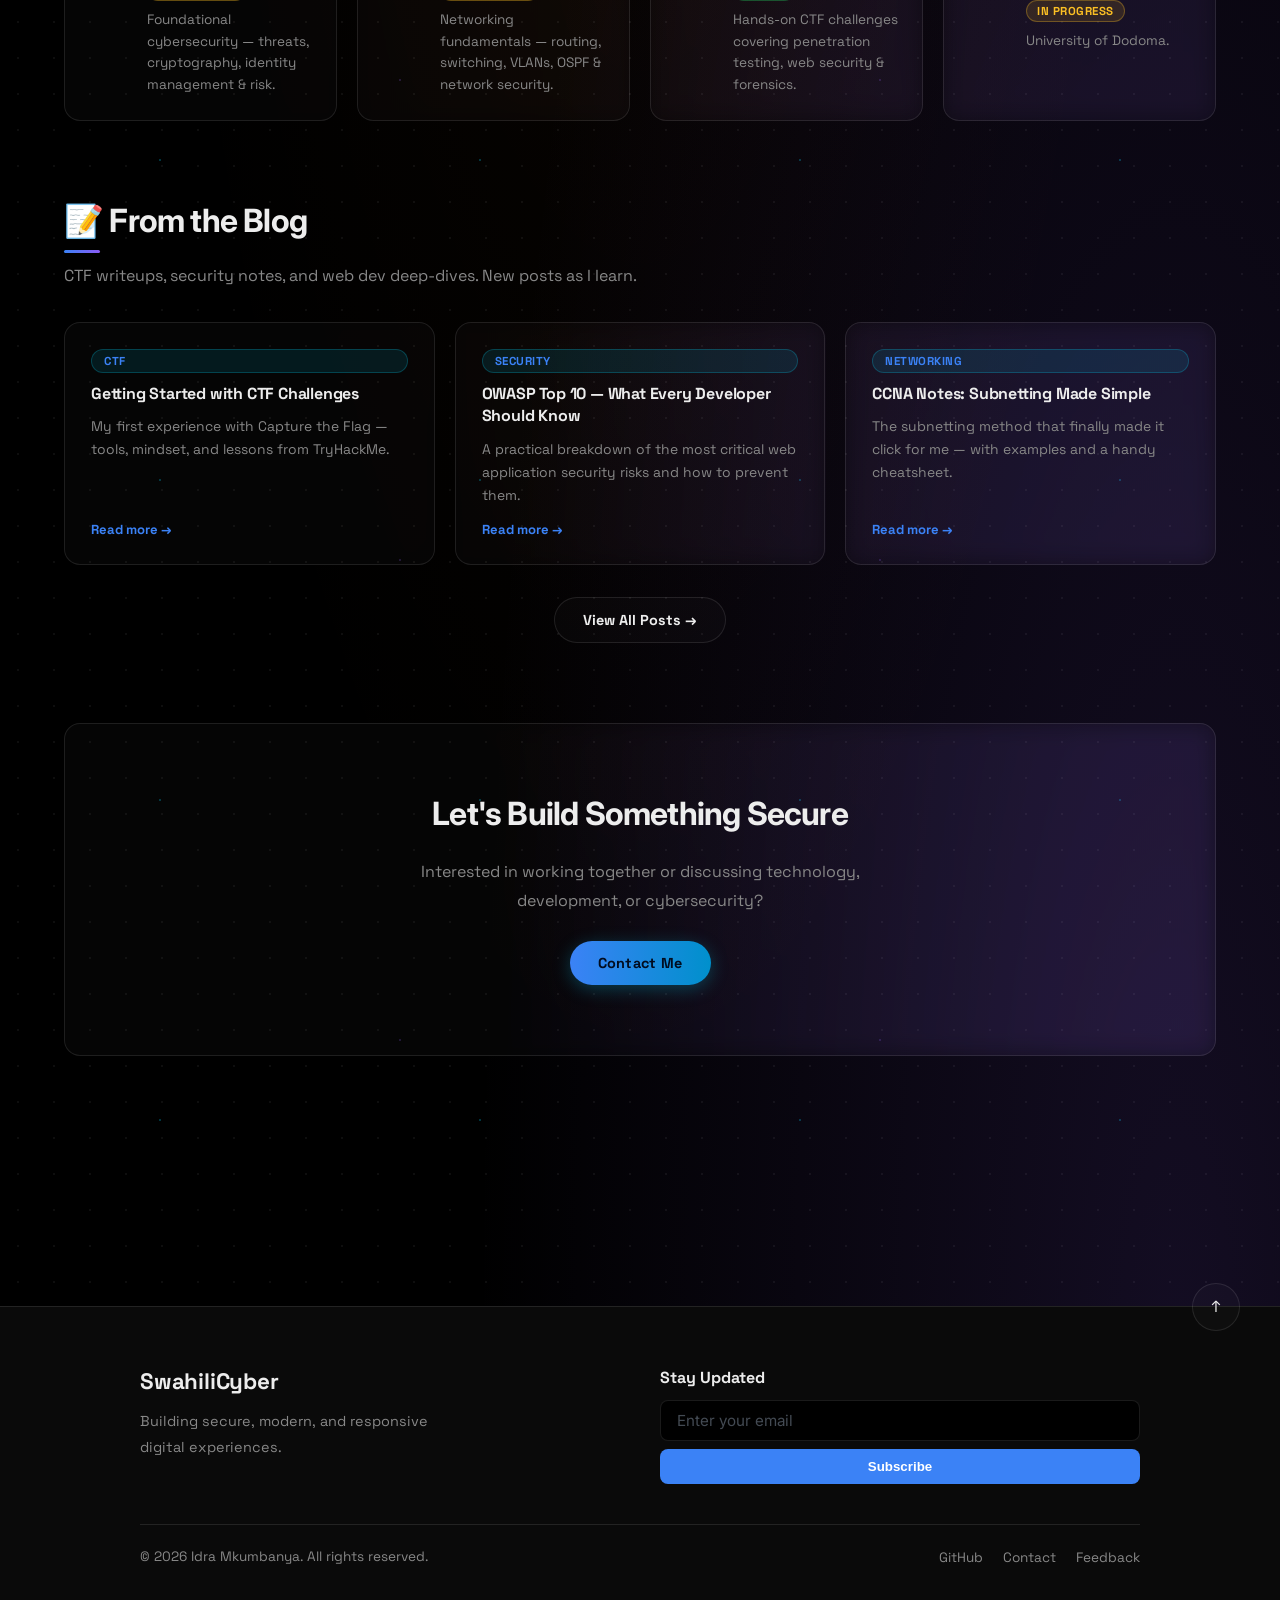
==== commit 84bd4d6c: "New update on appearance of the website" ====
--- a/index.html
+++ b/index.html
@@ -107,7 +107,7 @@
 
         <!-- ===== STATS ===== -->
         <section class="stats-section" aria-label="Quick stats">
-            <div class="stat-box"><h3>4+</h3><p>Projects Completed</p></div>
+            <div class="stat-box"><h3>5+</h3><p>Projects Completed</p></div>
             <div class="stat-box"><h3>2+</h3><p>Years Learning</p></div>
             <div class="stat-box"><h3>5+</h3><p>Technologies Used</p></div>
             <div class="stat-box"><h3>100%</h3><p>Dedication</p></div>
@@ -121,16 +121,19 @@
                     <span class="service-icon">🌐</span>
                     <h3>Web Development</h3>
                     <p>Building responsive, modern websites using HTML, CSS, JavaScript, PHP, and MySQL.</p>
+                    <a href="project.html" class="service-cta">View Projects →</a>
                 </div>
                 <div class="service-card">
                     <span class="service-icon">🔒</span>
                     <h3>Cybersecurity</h3>
                     <p>Applying security principles to protect systems, networks, and data from threats.</p>
+                    <a href="blog.html" class="service-cta">Read Security Notes →</a>
                 </div>
                 <div class="service-card">
                     <span class="service-icon">🖧</span>
                     <h3>Networking</h3>
                     <p>Designing and securing network infrastructure — routing, switching, and firewalls.</p>
+                    <a href="contact.html" class="service-cta">Consult with Me →</a>
                 </div>
             </div>
         </section>
@@ -139,9 +142,15 @@
         <section>
             <h2>Tech Stack</h2>
             <div class="tech-stack-showcase" aria-label="Technologies I work with">
-                <span>HTML5</span><span>CSS3</span><span>JavaScript</span>
-                <span>PHP</span><span>MySQL</span><span>Linux</span>
-                <span>Git</span><span>Networking</span><span>Cybersecurity</span>
+                <span><img src="pictures/html.png" width="16" height="16" alt="" style="object-fit: contain;"/> HTML5</span>
+                <span>🎨 CSS3</span>
+                <span><img src="pictures/js.png" width="16" height="16" alt="" style="object-fit: contain;"/> JavaScript</span>
+                <span>🐘 PHP</span>
+                <span>🐬 MySQL</span>
+                <span>🐧 Linux</span>
+                <span>🐙 Git</span>
+                <span>🖧 Networking</span>
+                <span><img src="pictures/security.png" width="16" height="16" alt="" style="object-fit: contain;"/> Cybersecurity</span>
             </div>
         </section>
 
@@ -168,15 +177,15 @@
                     </div>
                 </div>
                 <div class="project-card">
-                    <img src="pictures/life.png" alt="Safari Conservation awareness platform" loading="lazy" width="400" height="210"/>
+                    <img src="pictures/srms.png" alt="Student records management system" loading="lazy" width="400" height="210"/>
                     <div class="project-info">
-                        <h3>Safari Conservation</h3>
-                        <p class="proj-desc">Interactive awareness platform promoting wildlife conservation in Tanzania with educational content.</p>
+                        <h3>Student Records Management System</h3>
+                        <p class="proj-desc">Full-stack platform for managing student records — with user authentication, data validation, and a responsive admin panel.</p>
                         <div class="tech-stack">
-                            <span class="tech-badge">HTML</span><span class="tech-badge">CSS</span><span class="tech-badge">JavaScript</span>
+                            <span class="tech-badge">PHP</span><span class="tech-badge">MYSQL</span><span class="tech-badge">JavaScript</span>
                         </div>
                         <div class="project-links">
-                            <a href="#" class="proj-link">🔗 Live Demo</a>
+                            <!--<a href="#" class="proj-link">🔗 Live Demo</a>-->
                             <a href="https://github.com/iamidra" class="proj-link" target="_blank" rel="noopener noreferrer">📂 GitHub</a>
                         </div>
                     </div>
@@ -283,13 +292,29 @@
 
     </main>
 
-    <footer>
-        <p>&copy; 2025 Idra Mkumbanya. All rights reserved.</p>
-        <div class="footer-links">
-            <a href="https://github.com/iamidra" target="_blank" rel="noopener noreferrer">🐙 GitHub</a>
-            <a href="contact.html">📧 Contact</a>
-            <a href="survey.html">📝 Give Feedback</a>
+        <footer>
+        <div class="footer-content">
+            <div class="footer-brand">
+                <h3>SwahiliCyber</h3>
+                <p>Building secure, modern, and responsive digital experiences.</p>
+            </div>
+            <div class="footer-newsletter">
+                <h4>Stay Updated</h4>
+                <form class="newsletter-form" onsubmit="event.preventDefault(); showNotification('Subscribed to newsletter!', 'success');">
+                    <input type="email" placeholder="Enter your email" required />
+                    <button type="submit">Subscribe</button>
+                </form>
+            </div>
         </div>
+        <div class="footer-bottom">
+            <p>&copy; 2026 Idra Mkumbanya. All rights reserved.</p>
+            <div class="footer-links">
+                <a href="https://github.com/iamidra" target="_blank" rel="noopener noreferrer">GitHub</a>
+                <a href="contact.html">Contact</a>
+                <a href="survey.html">Feedback</a>
+            </div>
+        </div>
+        <a href="#" id="scroll-top" class="back-to-top" aria-label="Back to top">↑</a>
     </footer>
 </body>
 </html>
--- a/css/styles.css
+++ b/css/styles.css
@@ -1,7 +1,7 @@
 /* =========================
    GOOGLE FONTS
 ========================= */
-@import url('https://fonts.googleapis.com/css2?family=Space+Grotesk:wght@400;500;600;700&family=Syne:wght@700;800;900&display=swap');
+@import url('https://fonts.googleapis.com/css2?family=Inter:wght@400;500;600;700;800;900&family=Space+Grotesk:wght@400;500;600;700&display=swap');
 
 /* =========================
    CSS VARIABLES & RESET
@@ -14,43 +14,68 @@
 html { scroll-behavior: smooth; }
 
 :root {
-    --bg:      #020617;
-    --bg2:     #0f172a;
-    --card:    rgba(255, 255, 255, 0.04);
-    --text:    #f8fafc;
-    --muted:   #94a3b8;
-    --accent:  #00d9ff;
-    --accent2: #8b5cf6;
-    --border:  rgba(255, 255, 255, 0.08);
-    --shadow:  0 20px 40px rgba(0, 0, 0, 0.35);
-    --r-sm:    12px;
-    --r-md:    20px;
-    --r-lg:    24px;
+    --bg:        #000000;
+    --bg2:       #0a0a0a;
+    --card:      rgba(255, 255, 255, 0.02);
+    --card-hover:rgba(255, 255, 255, 0.04);
+    --text:      #ededed;
+    --muted:     #888888;
+    --accent:    #3b82f6; /* Modern Blue */
+    --accent2:   #8b5cf6; /* Violet */
+    --accent3:   #f43f5e; /* Rose */
+    --border:    rgba(255, 255, 255, 0.1);
+    --border-glow: rgba(59, 130, 246, 0.3);
+    --shadow:    0 24px 48px rgba(0, 0, 0, 0.8);
+    --shadow-glow: 0 0 40px rgba(59, 130, 246, 0.15), 0 0 80px rgba(139, 92, 246, 0.1);
+    --r-sm:      8px;
+    --r-md:      12px;
+    --r-lg:      16px;
+    --nav-height: 72px;
 }
 .light-mode {
-    --bg:      #f1f5f9;
-    --bg2:     #ffffff;
-    --card:    rgba(255, 255, 255, 0.92);
-    --text:    #0f172a;
-    --muted:   #475569;
-    --border:  rgba(15, 23, 42, 0.09);
-    --shadow:  0 10px 30px rgba(15, 23, 42, 0.08);
-}
+    --bg:        #fafafa;
+    --bg2:       #ffffff;
+    --card:      #ffffff;
+    --card-hover:rgba(0, 0, 0, 0.015);
+    --text:      #111111;
+    --muted:     #666666;
+    --border:    rgba(0, 0, 0, 0.08);
+    --border-glow: rgba(59, 130, 246, 0.3);
+    --shadow:    0 12px 32px rgba(0, 0, 0, 0.05);
+    --shadow-glow: 0 0 40px rgba(59, 130, 246, 0.1);
+}
+
+/* Custom scrollbar */
+::-webkit-scrollbar             { width: 6px; }
+::-webkit-scrollbar-track       { background: var(--bg); }
+::-webkit-scrollbar-thumb       { background: linear-gradient(var(--accent), var(--accent2)); border-radius: 6px; }
+::-webkit-scrollbar-thumb:hover { background: var(--accent); }
+
 
 /* =========================
    BASE
 ========================= */
 body {
     font-family: 'Space Grotesk', sans-serif;
-    background:
-        radial-gradient(circle at top left,     rgba(0, 217, 255, 0.10), transparent 28%),
-        radial-gradient(circle at bottom right, rgba(139, 92, 246, 0.10), transparent 28%),
-        var(--bg);
+    background: var(--bg);
     color: var(--text);
     min-height: 100vh;
     overflow-x: hidden;
     animation: pageFade 0.6s ease both;
 }
+/* Rich orb background rendered on the grid-bg */
+body::before {
+    content: '';
+    position: fixed;
+    inset: 0;
+    background:
+        radial-gradient(ellipse 70% 55% at 10% 0%,   rgba(0, 217, 255, 0.13), transparent),
+        radial-gradient(ellipse 55% 60% at 92% 95%,  rgba(139, 92, 246, 0.14), transparent),
+        radial-gradient(ellipse 40% 40% at 50% 50%,  rgba(249, 115, 22, 0.04), transparent);
+    pointer-events: none;
+    z-index: -1;
+}
+
 
 .skip-link {
     position: absolute;
@@ -96,9 +121,8 @@
     position: fixed;
     inset: 0;
     background-image:
-        linear-gradient(rgba(255,255,255,0.025) 1px, transparent 1px),
-        linear-gradient(90deg, rgba(255,255,255,0.025) 1px, transparent 1px);
-    background-size: 60px 60px;
+        radial-gradient(circle, rgba(255,255,255,0.055) 1px, transparent 1px);
+    background-size: 36px 36px;
     z-index: -2;
     pointer-events: none;
 }
@@ -107,130 +131,179 @@
     position: absolute;
     inset: 0;
     background-image:
-        radial-gradient(circle, #00d9ff 2px, transparent 2px),
-        radial-gradient(circle, #8b5cf6 2px, transparent 2px),
-        radial-gradient(circle, #ff7b54 2px, transparent 2px);
-    background-size: 300px 300px, 400px 400px, 500px 500px;
-    animation: moveParticles 20s linear infinite;
-    opacity: 0.6;
-}
-.light-mode .grid-bg { opacity: 0.35; }
+        radial-gradient(circle, rgba(0,217,255,0.55) 1.5px, transparent 1.5px),
+        radial-gradient(circle, rgba(139,92,246,0.45) 1.5px, transparent 1.5px);
+    background-size: 320px 320px, 480px 480px;
+    background-position: 0 0, 160px 160px;
+    animation: moveParticles 30s linear infinite;
+    opacity: 0.45;
+}
+.light-mode .grid-bg {
+    background-image: radial-gradient(circle, rgba(15,23,42,0.06) 1px, transparent 1px);
+    opacity: 0.8;
+}
+.light-mode .grid-bg::before { opacity: 0.12; }
+
 
 /* =========================
    TYPOGRAPHY
 ========================= */
 h1 {
-    font-family: 'Syne', sans-serif;
-    font-size: clamp(2.4rem, 6vw, 5.5rem);
-    font-weight: 900;
-    line-height: 1.08;
+    font-family: 'Inter', sans-serif;
+    font-size: clamp(2.8rem, 6.5vw, 6.2rem);
+    font-weight: 800;
+    line-height: 1.05;
     letter-spacing: -2px;
+    background: linear-gradient(180deg, #ffffff 0%, rgba(255,255,255,0.7) 100%);
+    -webkit-background-clip: text;
+    -webkit-text-fill-color: transparent;
+    background-clip: text;
+}
+.light-mode h1 {
+    background: linear-gradient(180deg, #000000 0%, #333333 100%);
+    -webkit-background-clip: text;
+    -webkit-text-fill-color: transparent;
+    background-clip: text;
 }
 h2 {
-    font-family: 'Syne', sans-serif;
-    font-size: clamp(1.5rem, 2.5vw, 2rem);
-    font-weight: 800;
-    margin-bottom: 28px;
-}
-h3     { font-weight: 700; }
-p      { color: var(--muted); line-height: 1.8; }
+    font-family: 'Inter', sans-serif;
+    font-size: clamp(1.6rem, 2.5vw, 2.2rem);
+    font-weight: 700;
+    margin-bottom: 24px;
+    letter-spacing: -0.8px;
+}
+h3     { font-weight: 700; letter-spacing: -0.2px; }
+p      { color: var(--muted); line-height: 1.82; }
 strong { color: var(--text); }
 
-/* =========================
-   NAVIGATION
+/* Section heading accent line */
+h2::after {
+    content: '';
+    display: block;
+    width: 36px;
+    height: 3px;
+    background: linear-gradient(90deg, var(--accent), var(--accent2));
+    border-radius: 4px;
+    margin-top: 10px;
+}
+.section-header h2::after,
+.cta-section h2::after,
+.contact-left h1::after,
+.blog-page-header h1::after,
+.about-page-header h1::after,
+.projects-page-header h1::after,
+.survey-page-header h1::after,
+.error-title::after { content: none; }
+
+
+/* =========================
+   NAVIGATION — Floating Glass Pill
 ========================= */
 nav {
     display: flex;
     justify-content: space-between;
     align-items: center;
-    padding: 18px 8%;
+    padding: 0 32px;
+    height: var(--nav-height);
     position: sticky;
     top: 0;
     z-index: 1000;
-    backdrop-filter: blur(18px);
-    -webkit-backdrop-filter: blur(18px);
-    background: rgba(2, 6, 23, 0.80);
-    border-bottom: 1px solid var(--border);
-}
-.light-mode nav { background: rgba(241, 245, 249, 0.88); }
+    backdrop-filter: blur(24px) saturate(180%);
+    -webkit-backdrop-filter: blur(24px) saturate(180%);
+    background: rgba(2, 6, 23, 0.72);
+    border-bottom: 1px solid rgba(255, 255, 255, 0.06);
+    box-shadow: 0 1px 0 rgba(0, 217, 255, 0.05), 0 4px 24px rgba(0, 0, 0, 0.2);
+}
+.light-mode nav {
+    background: rgba(240, 244, 253, 0.82);
+    border-bottom-color: rgba(15, 23, 42, 0.06);
+    box-shadow: 0 1px 0 rgba(0, 160, 200, 0.04), 0 4px 24px rgba(15, 23, 42, 0.06);
+}
 
 .logo {
     font-family: 'Syne', sans-serif;
-    font-size: 1.75rem;
+    font-size: 1.62rem;
     font-weight: 900;
-    letter-spacing: -1px;
+    letter-spacing: -0.8px;
     color: var(--text);
     text-decoration: none;
     flex-shrink: 0;
-}
-.logo span { color: var(--accent); }
-
-nav ul { display: flex; gap: 28px; list-style: none; }
+    transition: opacity 0.2s;
+    user-select: none;
+}
+.logo:hover { opacity: 0.82; }
+.logo span {
+    background: linear-gradient(90deg, var(--accent), var(--accent2));
+    -webkit-background-clip: text;
+    -webkit-text-fill-color: transparent;
+    background-clip: text;
+}
+
+nav ul { display: flex; gap: 4px; list-style: none; }
 nav ul li a {
     text-decoration: none;
     color: var(--muted);
-    font-size: 0.875rem;
-    font-weight: 600;
-    letter-spacing: 0.4px;
+    font-size: 0.82rem;
+    font-weight: 700;
+    letter-spacing: 0.8px;
+    text-transform: uppercase;
     position: relative;
-    padding-bottom: 4px;
-    transition: color 0.25s;
-}
-nav ul li a::after {
-    content: '';
-    position: absolute;
-    bottom: 0; left: 0;
-    width: 0; height: 2px;
-    background: var(--accent);
-    border-radius: 2px;
-    transition: width 0.3s ease;
+    padding: 6px 12px;
+    border-radius: 8px;
+    transition: color 0.22s, background 0.22s;
 }
 nav ul li a:hover,
-nav ul li a.active           { color: var(--accent); }
-nav ul li a:hover::after,
-nav ul li a.active::after    { width: 100%; }
-
-.light-mode nav ul li a      { color: #334155; }
+nav ul li a.active {
+    color: var(--accent);
+    background: rgba(0, 217, 255, 0.07);
+}
+nav ul li a::after { display: none; }
+
+.light-mode nav ul li a      { color: #4a5578; }
 .light-mode nav ul li a:hover,
-.light-mode nav ul li a.active { color: var(--accent); }
+.light-mode nav ul li a.active { color: var(--accent); background: rgba(0, 160, 200, 0.08); }
 
 .nav-right {
     display: flex;
     align-items: center;
-    gap: 12px;
+    gap: 10px;
     flex-shrink: 0;
 }
 .talk-btn {
     text-decoration: none;
     color: var(--accent);
-    border: 1px solid rgba(0, 217, 255, 0.38);
-    padding: 9px 20px;
-    border-radius: var(--r-sm);
-    font-size: 0.85rem;
-    font-weight: 700;
-    letter-spacing: 0.4px;
-    transition: 0.25s ease;
+    background: rgba(0, 217, 255, 0.06);
+    border: 1px solid rgba(0, 217, 255, 0.30);
+    padding: 8px 18px;
+    border-radius: 50px;
+    font-size: 0.80rem;
+    font-weight: 800;
+    letter-spacing: 0.6px;
+    transition: 0.22s ease;
 }
 .talk-btn:hover {
-    background: rgba(0, 217, 255, 0.09);
-    box-shadow: 0 0 22px rgba(0, 217, 255, 0.18);
+    background: rgba(0, 217, 255, 0.14);
+    box-shadow: 0 0 18px rgba(0, 217, 255, 0.22);
+    transform: translateY(-1px);
 }
 .theme-toggle {
-    width: 42px; height: 42px;
-    border-radius: var(--r-sm);
+    width: 40px; height: 40px;
+    border-radius: 50%;
     border: 1px solid var(--border);
     background: rgba(255,255,255,0.04);
     color: var(--text);
     font-size: 1rem;
     cursor: pointer;
-    transition: 0.25s ease;
+    transition: 0.22s ease;
     display: grid;
     place-items: center;
 }
 .theme-toggle:hover {
-    border-color: rgba(0,217,255,0.4);
-    transform: translateY(-2px);
-}
+    border-color: rgba(0,217,255,0.35);
+    background: rgba(0,217,255,0.06);
+    transform: rotate(22deg);
+}
+
 
 /* =========================
    HAMBURGER
@@ -331,8 +404,20 @@
 .avatar-wrap {
     position: relative;
     width: 200px; height: 200px;
-    margin-bottom: 4px;
+    margin-bottom: 8px;
     flex-shrink: 0;
+}
+/* Glowing halo ring behind the avatar */
+.avatar-wrap::before {
+    content: '';
+    position: absolute;
+    inset: -16px;
+    border-radius: 50%;
+    background: conic-gradient(from 0deg, var(--accent), var(--accent2), #f97316, var(--accent));
+    opacity: 0.18;
+    animation: halospin 8s linear infinite;
+    filter: blur(12px);
+    z-index: 0;
 }
 /* Real photo on top */
 .profile-photo {
@@ -341,108 +426,135 @@
     width: 100%; height: 100%;
     border-radius: 50%;
     object-fit: cover;
-    border: 3px solid rgba(0, 217, 255, 0.30);
-    animation: floatImage 4s ease-in-out infinite;
-    box-shadow: 0 0 40px rgba(0,217,255,0.20), 0 0 80px rgba(139,92,246,0.12);
+    border: 2.5px solid rgba(0, 217, 255, 0.35);
+    animation: floatImage 5s ease-in-out infinite;
+    box-shadow: 0 0 0 6px rgba(0,217,255,0.06), 0 0 50px rgba(0,217,255,0.22), 0 0 90px rgba(139,92,246,0.12);
     z-index: 1;
-    color: transparent;   /* hides browser broken-image icon */
+    color: transparent;
     transition: opacity 0.3s;
 }
-/* SVG initials fallback — always behind the real photo */
+/* SVG initials fallback */
 .avatar-fallback {
     position: absolute;
     inset: 0;
     border-radius: 50%;
     background: linear-gradient(135deg, rgba(0,217,255,0.14), rgba(139,92,246,0.18));
-    border: 3px solid rgba(0,217,255,0.30);
+    border: 2.5px solid rgba(0,217,255,0.30);
     display: flex;
     align-items: center;
     justify-content: center;
-    animation: floatImage 4s ease-in-out infinite;
-    box-shadow: 0 0 40px rgba(0,217,255,0.20), 0 0 80px rgba(139,92,246,0.12);
+    animation: floatImage 5s ease-in-out infinite;
+    box-shadow: 0 0 50px rgba(0,217,255,0.22), 0 0 90px rgba(139,92,246,0.12);
     z-index: 0;
 }
 .avatar-fallback svg { width: 110px; height: 110px; }
-/* JS adds one of these classes after load/error event */
 .profile-photo.img-loaded { opacity: 1; }
-.profile-photo.img-error  { opacity: 0; }   /* reveals fallback below */
+.profile-photo.img-error  { opacity: 0; }
 
 .greeting-text {
     color: var(--accent);
-    font-weight: 600;
-    letter-spacing: 3px;
-    font-size: 0.82rem;
+    font-weight: 700;
+    letter-spacing: 4px;
+    font-size: 0.78rem;
     text-transform: uppercase;
+    opacity: 0.85;
 }
 .typing-text {
-    margin-top: 6px;
-    min-height: 52px;
-    font-size: 1.75rem;
+    margin-top: 8px;
+    min-height: 54px;
+    font-size: 1.8rem;
     font-weight: 700;
-    color: var(--accent);
+    background: linear-gradient(90deg, var(--accent), var(--accent2));
+    -webkit-background-clip: text;
+    -webkit-text-fill-color: transparent;
+    background-clip: text;
     font-family: 'Syne', sans-serif;
 }
 #changing-text::after {
     content: "|";
     animation: blink 0.8s infinite;
+    -webkit-text-fill-color: var(--accent);
     color: var(--accent);
 }
-.hero-desc { max-width: 540px; margin: 14px auto 0; }
+.hero-desc { max-width: 520px; margin: 16px auto 0; font-size: 1.02rem; }
 .hero-buttons {
     display: flex;
     gap: 14px;
-    margin-top: 28px;
+    margin-top: 32px;
     flex-wrap: wrap;
     justify-content: center;
 }
 
+
 /* =========================
    BUTTONS
 ========================= */
 .btn-primary {
-    display: inline-block;
+    display: inline-flex;
+    align-items: center;
+    gap: 8px;
     text-decoration: none;
-    background: linear-gradient(90deg, var(--accent), var(--accent2));
-    color: #020617;
-    padding: 12px 26px;
-    border-radius: var(--r-sm);
-    font-weight: 700;
-    font-size: 0.9rem;
+    background: linear-gradient(90deg, var(--accent) 0%, #0090cc 50%, var(--accent2) 100%);
+    background-size: 200% 100%;
+    background-position: 0% 0%;
+    color: #010c1f;
+    padding: 13px 28px;
+    border-radius: 50px;
+    font-weight: 800;
+    font-size: 0.90rem;
+    letter-spacing: 0.3px;
     border: none;
     cursor: pointer;
-    transition: 0.25s ease;
-}
-.btn-primary:hover { transform: translateY(-3px); box-shadow: 0 12px 28px rgba(0,217,255,0.22); }
+    transition: background-position 0.45s ease, transform 0.22s ease, box-shadow 0.22s ease;
+    box-shadow: 0 4px 18px rgba(0,217,255,0.25);
+}
+.btn-primary:hover {
+    background-position: 100% 0%;
+    transform: translateY(-3px);
+    box-shadow: 0 14px 36px rgba(0,217,255,0.32), 0 0 60px rgba(0,217,255,0.12);
+}
 
 .btn-secondary {
-    display: inline-block;
+    display: inline-flex;
+    align-items: center;
+    gap: 8px;
     text-decoration: none;
     color: var(--text);
     border: 1px solid var(--border);
-    padding: 12px 26px;
-    border-radius: var(--r-sm);
-    font-weight: 600;
-    font-size: 0.9rem;
+    padding: 13px 28px;
+    border-radius: 50px;
+    font-weight: 700;
+    font-size: 0.90rem;
     transition: 0.25s ease;
-}
-.btn-secondary:hover { border-color: rgba(0,217,255,0.4); color: var(--accent); transform: translateY(-3px); }
+    background: rgba(255,255,255,0.02);
+}
+.btn-secondary:hover {
+    border-color: var(--border-glow);
+    color: var(--accent);
+    background: rgba(0,217,255,0.06);
+    transform: translateY(-3px);
+    box-shadow: 0 8px 24px rgba(0,217,255,0.10);
+}
 
 .btn-cv {
-    display: inline-block;
+    display: inline-flex;
+    align-items: center;
+    gap: 6px;
     text-decoration: none;
     color: var(--text);
     background: rgba(255,255,255,0.04);
     border: 1px solid var(--border);
-    padding: 9px 20px;
-    border-radius: var(--r-sm);
+    padding: 8px 18px;
+    border-radius: 50px;
     font-weight: 700;
-    font-size: 0.85rem;
-    transition: 0.25s ease;
-}
-.btn-cv:hover { transform: translateY(-2px); border-color: rgba(0,217,255,0.35); color: var(--accent); }
-
-/* =========================
-   BASE CARD STYLE
+    font-size: 0.82rem;
+    transition: 0.22s ease;
+}
+.btn-cv:hover { transform: translateY(-2px); border-color: var(--border-glow); color: var(--accent); }
+
+
+/* =========================
+   BASE CARD STYLE (with spotlight glow)
 ========================= */
 .project-card,
 .bio, .skills,
@@ -455,13 +567,61 @@
 .testimonial-card,
 .timeline-content,
 .value-card,
-.cta-section {
+.cta-section,
+.blog-card,
+.cert-card {
     background: var(--card);
     border: 1px solid var(--border);
     border-radius: var(--r-lg);
-    backdrop-filter: blur(10px);
-    -webkit-backdrop-filter: blur(10px);
-}
+    backdrop-filter: blur(12px);
+    -webkit-backdrop-filter: blur(12px);
+    position: relative;
+    overflow: hidden;
+}
+/* Spotlight glow overlay — positioned by JS via --mouse-x, --mouse-y */
+.project-card::after,
+.service-card::after,
+.stat-box::after,
+.cert-card::after,
+.blog-card::after,
+.review-card::after,
+.faq-card::after,
+.value-card::after,
+.testimonial-card::after {
+    content: '';
+    position: absolute;
+    inset: 0;
+    border-radius: inherit;
+    background: radial-gradient(
+        280px circle at var(--mouse-x, 50%) var(--mouse-y, 50%),
+        rgba(0, 217, 255, 0.07),
+        transparent 70%
+    );
+    opacity: 0;
+    transition: opacity 0.35s ease;
+    pointer-events: none;
+    z-index: 0;
+}
+.project-card:hover::after,
+.service-card:hover::after,
+.stat-box:hover::after,
+.cert-card:hover::after,
+.blog-card:not(.coming-soon):hover::after,
+.review-card:hover::after,
+.faq-card:hover::after,
+.value-card:hover::after,
+.testimonial-card:hover::after { opacity: 1; }
+
+/* Ensure card content sits above spotlight */
+.project-card > *,
+.service-card > *,
+.stat-box > *,
+.cert-card > *,
+.blog-card > *,
+.review-card > *,
+.faq-card > *,
+.value-card > * { position: relative; z-index: 1; }
+
 .light-mode .project-card,
 .light-mode .bio,
 .light-mode .skills,
@@ -474,10 +634,13 @@
 .light-mode .testimonial-card,
 .light-mode .timeline-content,
 .light-mode .value-card,
-.light-mode .cta-section {
-    background: #ffffff;
-    box-shadow: 0 4px 20px rgba(15,23,42,0.06);
-}
+.light-mode .cta-section,
+.light-mode .blog-card,
+.light-mode .cert-card {
+    background: rgba(255,255,255,0.88);
+    box-shadow: 0 4px 24px rgba(15,23,42,0.05);
+}
+
 
 /* =========================
    STATS
@@ -487,45 +650,96 @@
     grid-template-columns: repeat(auto-fit, minmax(155px, 1fr));
     gap: 16px;
 }
-.stat-box { text-align: center; padding: 28px 16px; border-radius: var(--r-md); transition: 0.25s ease; }
-.stat-box:hover { transform: translateY(-4px); border-color: rgba(0,217,255,0.28); }
-.stat-box h3 { font-family: 'Syne', sans-serif; font-size: 2.6rem; color: var(--accent); line-height: 1; margin-bottom: 6px; }
-.stat-box p  { font-size: 0.83rem; }
+.stat-box {
+    text-align: center;
+    padding: 32px 16px;
+    border-radius: var(--r-md);
+    transition: 0.28s ease;
+}
+.stat-box:hover {
+    transform: translateY(-6px);
+    border-color: var(--border-glow);
+    box-shadow: 0 16px 40px rgba(0,217,255,0.10);
+}
+.stat-box h3 {
+    font-family: 'Syne', sans-serif;
+    font-size: 2.8rem;
+    background: linear-gradient(135deg, var(--accent), var(--accent2));
+    -webkit-background-clip: text;
+    -webkit-text-fill-color: transparent;
+    background-clip: text;
+    line-height: 1;
+    margin-bottom: 8px;
+}
+.stat-box p  { font-size: 0.82rem; letter-spacing: 0.3px; }
 
 /* =========================
    SERVICES
 ========================= */
 .services-grid { display: grid; grid-template-columns: repeat(auto-fit, minmax(230px, 1fr)); gap: 20px; }
-.service-card { padding: 28px; border-radius: var(--r-md); transition: 0.25s ease; position: relative; overflow: hidden; }
+.service-card {
+    padding: 32px 28px;
+    border-radius: var(--r-md);
+    transition: 0.28s ease;
+    overflow: hidden;
+    display: flex;
+    flex-direction: column;
+}
 .service-card::before {
     content: '';
     position: absolute;
     top: 0; left: 0; right: 0;
-    height: 3px;
+    height: 2px;
     background: linear-gradient(90deg, var(--accent), var(--accent2));
     opacity: 0;
-    transition: opacity 0.25s;
-}
-.service-card:hover { transform: translateY(-6px); border-color: rgba(0,217,255,0.28); }
+    transition: opacity 0.28s;
+    z-index: 2;
+}
+.service-card:hover { transform: translateY(-7px); border-color: var(--border-glow); box-shadow: 0 20px 44px rgba(0,217,255,0.10); }
 .service-card:hover::before { opacity: 1; }
-.service-icon { font-size: 2rem; display: block; margin-bottom: 14px; }
+.service-icon { font-size: 2.2rem; display: block; margin-bottom: 16px; }
 .service-card h3 { margin-bottom: 10px; }
+.service-card p { flex: 1; margin-bottom: 16px; }
+.service-cta {
+    display: inline-block;
+    color: var(--accent);
+    font-size: 0.85rem;
+    font-weight: 700;
+    text-decoration: none;
+    transition: 0.2s;
+    margin-top: auto;
+}
+.service-cta:hover {
+    color: var(--accent2);
+    letter-spacing: 0.5px;
+}
 
 /* =========================
    TECH STACK
 ========================= */
 .tech-stack-showcase { display: flex; flex-wrap: wrap; gap: 10px; }
 .tech-stack-showcase span {
-    padding: 8px 16px;
-    border-radius: 30px;
-    background: rgba(0,217,255,0.05);
-    border: 1px solid rgba(0,217,255,0.16);
+    padding: 8px 18px;
+    border-radius: 50px;
+    background: color-mix(in srgb, var(--accent) 8%, transparent);
+    border: 1px solid color-mix(in srgb, var(--accent) 20%, transparent);
     color: var(--accent);
-    font-size: 0.84rem;
-    font-weight: 600;
-    transition: 0.2s ease;
-}
-.tech-stack-showcase span:hover { background: rgba(0,217,255,0.11); transform: translateY(-2px); }
+    font-size: 0.85rem;
+    font-weight: 700;
+    letter-spacing: 0.3px;
+    transition: 0.25s ease;
+    cursor: default;
+    display: inline-flex;
+    align-items: center;
+    gap: 6px;
+}
+.tech-stack-showcase span:hover {
+    background: color-mix(in srgb, var(--accent) 15%, transparent);
+    border-color: color-mix(in srgb, var(--accent) 40%, transparent);
+    transform: translateY(-3px) scale(1.04);
+    box-shadow: 0 6px 18px color-mix(in srgb, var(--accent) 25%, transparent);
+}
+
 
 /* =========================
    TERMINAL
@@ -629,6 +843,79 @@
     transition: 0.2s ease;
 }
 .proj-link:hover { background: rgba(0,217,255,0.08); transform: translateY(-2px); }
+
+/* =========================
+   PROJECT ENHANCEMENTS
+========================= */
+.project-filters {
+    display: flex;
+    justify-content: center;
+    gap: 12px;
+    flex-wrap: wrap;
+    margin-bottom: 40px;
+}
+.project-card {
+    position: relative;
+    overflow: hidden;
+}
+.project-status {
+    position: absolute;
+    top: 16px;
+    right: 16px;
+    background: rgba(0, 0, 0, 0.7);
+    backdrop-filter: blur(8px);
+    -webkit-backdrop-filter: blur(8px);
+    padding: 6px 12px;
+    border-radius: 20px;
+    font-size: 0.75rem;
+    font-weight: 700;
+    color: #fff;
+    z-index: 10;
+    border: 1px solid rgba(255,255,255,0.1);
+}
+.project-img-wrapper {
+    position: relative;
+    overflow: hidden;
+    height: 210px;
+}
+.project-img-wrapper img {
+    width: 100%;
+    height: 100%;
+    object-fit: cover;
+    transition: transform 0.4s ease;
+}
+.project-card:hover .project-img-wrapper img {
+    transform: scale(1.05);
+}
+.project-overlay {
+    position: absolute;
+    inset: 0;
+    background: rgba(0, 0, 0, 0.6);
+    display: flex;
+    justify-content: center;
+    align-items: center;
+    opacity: 0;
+    transition: opacity 0.3s ease;
+}
+.project-card:hover .project-overlay {
+    opacity: 1;
+}
+.overlay-btn {
+    padding: 10px 24px;
+    background: var(--accent);
+    color: #fff;
+    font-weight: 700;
+    border-radius: var(--r-sm);
+    text-decoration: none;
+    transform: translateY(20px);
+    transition: transform 0.3s ease, background 0.2s;
+}
+.project-card:hover .overlay-btn {
+    transform: translateY(0);
+}
+.overlay-btn:hover {
+    background: var(--accent2);
+}
 .project-impact h2 { text-align: center; }
 
 /* =========================
@@ -791,26 +1078,46 @@
 
 input, textarea, select {
     width: 100%;
-    background: rgba(255,255,255,0.03);
+    background: var(--bg2);
     border: 1px solid var(--border);
-    border-radius: var(--r-sm);
-    padding: 12px 15px;
+    border-radius: var(--r-md);
+    padding: 14px 16px;
     color: var(--text);
-    font-size: 0.94rem;
-    font-family: 'Space Grotesk', sans-serif;
-    transition: border-color 0.25s, box-shadow 0.25s;
+    font-size: 0.95rem;
+    font-family: 'Inter', sans-serif;
+    transition: border-color 0.3s, box-shadow 0.3s, background 0.3s;
 }
 .light-mode input,
 .light-mode textarea,
-.light-mode select { background: #f8fafc; color: #0f172a; border-color: rgba(15,23,42,0.10); }
-input:focus, textarea:focus, select:focus { outline: none; border-color: var(--accent); box-shadow: 0 0 0 3px rgba(0,217,255,0.10); }
-textarea { min-height: 130px; resize: vertical; }
+.light-mode select { background: #ffffff; color: #111111; border-color: var(--border); }
+input:focus, textarea:focus, select:focus {
+    outline: none;
+    border-color: var(--accent);
+    box-shadow: 0 0 0 4px color-mix(in srgb, var(--accent) 15%, transparent);
+}
+textarea { min-height: 140px; resize: vertical; }
 select option { background: #0f172a; color: var(--text); }
 .light-mode select option { background: #fff; color: #0f172a; }
 input::placeholder, textarea::placeholder { color: rgba(148,163,184,0.45); }
 
-.submit-btn { width: 100%; background: linear-gradient(90deg, var(--accent), var(--accent2)); border: none; padding: 13px 24px; border-radius: var(--r-sm); color: #020617; font-size: 0.98rem; font-weight: 800; font-family: 'Space Grotesk', sans-serif; letter-spacing: 0.4px; cursor: pointer; transition: 0.25s ease; }
-.submit-btn:hover { transform: translateY(-3px); box-shadow: 0 12px 28px rgba(0,217,255,0.18); }
+.submit-btn {
+    width: 100%;
+    background: var(--accent);
+    border: none;
+    padding: 16px 24px;
+    border-radius: var(--r-md);
+    color: #fff;
+    font-size: 1rem;
+    font-weight: 700;
+    font-family: 'Inter', sans-serif;
+    cursor: pointer;
+    transition: transform 0.25s ease, background 0.25s, box-shadow 0.25s;
+}
+.submit-btn:hover {
+    background: var(--accent2);
+    transform: translateY(-3px);
+    box-shadow: 0 12px 28px color-mix(in srgb, var(--accent2) 30%, transparent);
+}
 .form-privacy { text-align: center; font-size: 0.73rem; color: var(--muted); margin-top: 8px; }
 .light-mode .form-privacy { color: #64748b; }
 
@@ -851,9 +1158,21 @@
    MAP
 ========================= */
 .map-section { margin-top: 60px; }
-.map-container { background: var(--card); border: 1px solid var(--border); border-radius: var(--r-md); padding: 14px; margin-top: 20px; }
-.light-mode .map-container { background: #fff; }
-.map-container iframe { display: block; width: 100%; border-radius: var(--r-sm); border: 0; }
+.map-container {
+    background: var(--card);
+    border: 1px solid var(--border);
+    border-radius: var(--r-md);
+    padding: 14px;
+    margin-top: 20px;
+}
+.map-container iframe {
+    display: block;
+    width: 100%;
+    border-radius: var(--r-sm);
+    border: 0;
+    filter: invert(90%) hue-rotate(180deg) brightness(80%);
+}
+.light-mode .map-container iframe { filter: none; }
 
 /* =========================
    SURVEY PAGE
@@ -890,29 +1209,260 @@
 .loader-spinner { width: 44px; height: 44px; border: 3px solid var(--border); border-top-color: var(--accent); border-radius: 50%; animation: spin 0.75s linear infinite; }
 
 /* =========================
-   FOOTER
-========================= */
-footer { text-align: center; padding: 36px 20px; border-top: 1px solid var(--border); color: var(--muted); margin-top: 60px; font-size: 0.88rem; }
-.footer-links { display: flex; justify-content: center; gap: 22px; margin-top: 14px; flex-wrap: wrap; }
-footer a { color: var(--muted); text-decoration: none; font-weight: 600; font-size: 0.84rem; transition: color 0.2s; }
-footer a:hover { color: var(--accent); }
+   SCROLL PROGRESS
+========================= */
+.scroll-progress {
+    position: fixed;
+    top: 0;
+    left: 0;
+    height: 3px;
+    background: linear-gradient(90deg, var(--accent), var(--accent2));
+    width: 0%;
+    z-index: 9999;
+    transition: width 0.1s ease-out;
+}
+
+/* =========================
+   FOOTER & NEWSLETTER
+========================= */
+footer {
+    padding: 60px 20px 40px;
+    border-top: 1px solid var(--border);
+    margin-top: 80px;
+    background: var(--bg2);
+    position: relative;
+}
+.footer-content {
+    max-width: 1000px;
+    margin: 0 auto;
+    display: grid;
+    grid-template-columns: 1fr 1fr;
+    gap: 40px;
+    text-align: left;
+}
+.footer-brand h3 {
+    font-size: 1.4rem;
+    margin-bottom: 12px;
+    color: var(--text);
+}
+.footer-brand p {
+    font-size: 0.9rem;
+    max-width: 300px;
+}
+.footer-newsletter h4 {
+    margin-bottom: 12px;
+    color: var(--text);
+}
+.newsletter-form {
+    display: flex;
+    gap: 8px;
+}
+.newsletter-form input {
+    flex: 1;
+    padding: 10px 16px;
+    border-radius: var(--r-sm);
+    border: 1px solid var(--border);
+    background: var(--bg);
+}
+.newsletter-form button {
+    padding: 10px 20px;
+    border-radius: var(--r-sm);
+    background: var(--accent);
+    color: #fff;
+    border: none;
+    font-weight: 600;
+    cursor: pointer;
+    transition: 0.2s;
+}
+.newsletter-form button:hover {
+    background: var(--accent2);
+}
+.footer-bottom {
+    max-width: 1000px;
+    margin: 40px auto 0;
+    padding-top: 20px;
+    border-top: 1px solid var(--border);
+    display: flex;
+    justify-content: space-between;
+    align-items: center;
+    color: var(--muted);
+    font-size: 0.85rem;
+}
+.footer-links { display: flex; gap: 20px; }
+.footer-links a {
+    color: var(--muted);
+    text-decoration: none;
+    transition: color 0.2s;
+}
+.footer-links a:hover { color: var(--accent); }
+
+/* =========================
+   TIMELINE
+========================= */
+.timeline {
+    position: relative;
+    max-width: 800px;
+    margin: 40px auto;
+    padding: 20px 0;
+}
+.timeline::before {
+    content: '';
+    position: absolute;
+    top: 0; left: 18px;
+    height: 100%; width: 2px;
+    background: var(--border);
+}
+.timeline-item {
+    position: relative;
+    padding-left: 50px;
+    margin-bottom: 40px;
+}
+.timeline-item:last-child { margin-bottom: 0; }
+.timeline-dot {
+    position: absolute;
+    left: 11px;
+    top: 6px;
+    width: 16px;
+    height: 16px;
+    border-radius: 50%;
+    background: var(--accent);
+    box-shadow: 0 0 0 4px var(--bg);
+    transition: 0.3s;
+}
+.timeline-content {
+    background: var(--card);
+    border: 1px solid var(--border);
+    border-radius: var(--r-md);
+    padding: 24px;
+    transition: 0.3s;
+}
+.timeline-content:hover {
+    border-color: var(--border-glow);
+    transform: translateX(5px);
+}
+.timeline-content:hover ~ .timeline-dot { /* Hover effect trick doesn't work this way due to DOM order, but it's okay */ }
+.timeline-item:hover .timeline-dot {
+    transform: scale(1.3);
+    background: var(--accent2);
+    box-shadow: 0 0 10px var(--accent2), 0 0 0 4px var(--bg);
+}
+.timeline-content h3 { color: var(--text); font-size: 1.2rem; margin-bottom: 4px; }
+.timeline-meta { display: inline-block; font-size: 0.85rem; color: var(--accent); margin-bottom: 14px; font-weight: 600; }
+
+/* Back to top button */
+.skills-list li { margin-bottom: 16px; }
+.skill-category { display: block; font-weight: 700; margin-bottom: 6px; color: var(--text); }
+.skill-tag {
+    display: inline-block;
+    padding: 4px 12px;
+    background: var(--card);
+    border: 1px solid var(--border);
+    border-radius: 50px;
+    font-size: 0.8rem;
+    margin: 4px 4px 0 0;
+    color: var(--muted);
+}
+
+/* =========================
+   SKILL CARDS (Premium UI)
+========================= */
+.skills-grid {
+    display: grid;
+    grid-template-columns: repeat(auto-fit, minmax(280px, 1fr));
+    gap: 24px;
+    margin-top: 20px;
+}
+.skill-card {
+    background: var(--card);
+    border: 1px solid var(--border);
+    border-radius: var(--r-md);
+    padding: 24px;
+    transition: transform 0.3s, border-color 0.3s;
+}
+.skill-card:hover {
+    transform: translateY(-5px);
+    border-color: var(--border-glow);
+}
+.skill-card h3 {
+    font-size: 1.15rem;
+    margin-bottom: 20px;
+    color: var(--accent);
+    display: flex;
+    align-items: center;
+    gap: 8px;
+}
+.skill-item { margin-bottom: 16px; }
+.skill-item:last-child { margin-bottom: 0; }
+.skill-header {
+    display: flex;
+    justify-content: space-between;
+    font-size: 0.85rem;
+    margin-bottom: 8px;
+    font-weight: 600;
+}
+.skill-bar {
+    height: 6px;
+    background: rgba(255, 255, 255, 0.05);
+    border-radius: 4px;
+    overflow: hidden;
+}
+.light-mode .skill-bar { background: rgba(0, 0, 0, 0.05); }
+.skill-progress {
+    height: 100%;
+    background: linear-gradient(90deg, var(--accent), var(--accent2));
+    border-radius: 4px;
+    width: 0;
+    transition: width 1s cubic-bezier(0.2, 0.8, 0.2, 1);
+}
+.back-to-top {
+    position: absolute;
+    top: -24px;
+    right: 40px;
+    width: 48px;
+    height: 48px;
+    background: var(--card);
+    border: 1px solid var(--border);
+    border-radius: 50%;
+    display: grid;
+    place-items: center;
+    color: var(--text);
+    cursor: pointer;
+    transition: 0.3s;
+    text-decoration: none;
+}
+.back-to-top:hover {
+    transform: translateY(-5px);
+    border-color: var(--accent);
+    color: var(--accent);
+}
+
+@media (max-width: 700px) {
+    .footer-content { grid-template-columns: 1fr; text-align: center; }
+    .footer-brand p { margin: 0 auto; }
+    .newsletter-form { flex-direction: column; }
+    .footer-bottom { flex-direction: column; gap: 16px; text-align: center; }
+    .back-to-top { right: 20px; }
+}
 
 /* =========================
    ANIMATIONS
 ========================= */
 @keyframes floatImage  { 0%,100% { transform: translateY(0); }  50% { transform: translateY(-10px); } }
+@keyframes halospin    { from { transform: rotate(0deg); } to { transform: rotate(360deg); } }
 @keyframes moveParticles { from { transform: translateY(0); } to { transform: translateY(-200px); } }
 @keyframes blink       { 50% { opacity: 0; } }
 @keyframes pageFade    { from { opacity:0; transform:translateY(8px); } to { opacity:1; transform:translateY(0); } }
 @keyframes heroReveal  { to   { opacity:1; transform:translateY(0); } }
 @keyframes slideIn     { from { transform:translateX(100%); opacity:0; } to { transform:translateX(0); opacity:1; } }
 @keyframes spin        { to   { transform:rotate(360deg); } }
+@keyframes shimmer     { from { background-position: -200% 0; } to { background-position: 200% 0; } }
+
 
 /* =========================
    RESPONSIVE — TABLET
 ========================= */
 @media (max-width: 1000px) {
-    nav { padding: 16px 5%; }
+    nav { padding: 0 5%; height: var(--nav-height); }
     .contact-hero, .about-columns { grid-template-columns: 1fr; gap: 32px; }
     .contact-left h1 { font-size: 2.6rem; }
     .contact-card    { max-width: 100%; }
@@ -932,27 +1482,30 @@
     #nav-menu {
         position: fixed;
         top: 0;
-        right: -100%;
-        width: min(280px, 80vw);
+        right: 0;
+        transform: translateX(100%);
+        width: min(300px, 82vw);
         height: 100vh;
-        background: #040d1f;
-        border-left: 1px solid rgba(0, 217, 255, 0.18);
+        background: rgba(4, 10, 28, 0.97);
+        backdrop-filter: blur(20px);
+        -webkit-backdrop-filter: blur(20px);
+        border-left: 1px solid rgba(0, 217, 255, 0.15);
         display: flex;
         flex-direction: column;
-        padding: 72px 28px 48px;
+        padding: 80px 28px 48px;
         gap: 0;
-        transition: right 0.38s cubic-bezier(0.4, 0, 0.2, 1);
+        transition: transform 0.38s cubic-bezier(0.4, 0, 0.2, 1);
         z-index: 1200;
-        box-shadow: -12px 0 48px rgba(0, 0, 0, 0.80);
+        box-shadow: -16px 0 60px rgba(0, 0, 0, 0.85), -1px 0 0 rgba(0,217,255,0.08);
         overflow-y: auto;
     }
     .light-mode #nav-menu {
-        background: #ffffff;
-        border-left: 1px solid rgba(0, 217, 255, 0.20);
-        box-shadow: -8px 0 40px rgba(15, 23, 42, 0.15);
+        background: rgba(248, 250, 253, 0.97);
+        border-left: 1px solid rgba(0, 160, 200, 0.18);
+        box-shadow: -8px 0 40px rgba(15, 23, 42, 0.12);
     }
 
-    #nav-menu.open { right: 0; }
+    #nav-menu.open { transform: translateX(0); }
 
     /* Small NAVIGATION label — not a duplicate logo */
     #nav-menu::before {
@@ -982,45 +1535,49 @@
     #nav-menu.open li:nth-child(3){ transition-delay: 0.19s; }
     #nav-menu.open li:nth-child(4){ transition-delay: 0.25s; }
     #nav-menu.open li:nth-child(5){ transition-delay: 0.31s; }
+    #nav-menu.open li:nth-child(6){ transition-delay: 0.37s; }
 
     /* Nav link rows */
     #nav-menu li a {
         display: flex;
         align-items: center;
         gap: 12px;
-        color: #f1f5f9;
-        font-size: 1.1rem;
+        color: rgba(241,245,249,0.88);
+        font-size: 1.05rem;
         font-weight: 700;
-        letter-spacing: 1px;
-        padding: 16px 0;
-        border-bottom: 1px solid rgba(255, 255, 255, 0.07);
+        letter-spacing: 1.2px;
+        text-transform: uppercase;
+        padding: 15px 12px;
+        border-radius: 10px;
+        border-bottom: 1px solid rgba(255, 255, 255, 0.05);
         text-decoration: none;
-        transition: color 0.2s ease, padding-left 0.2s ease;
-        touch-action: manipulation;  /* removes 300ms tap delay on mobile */
+        transition: color 0.2s ease, background 0.2s ease, padding-left 0.2s ease;
+        touch-action: manipulation;
         -webkit-tap-highlight-color: transparent;
         cursor: pointer;
     }
     .light-mode #nav-menu li a {
         color: #1e293b;
-        border-bottom-color: rgba(15, 23, 42, 0.08);
+        border-bottom-color: rgba(15, 23, 42, 0.06);
     }
     #nav-menu li:last-child a { border-bottom: none; }
-    #nav-menu li a::after  { display: none; }   /* remove underline pseudo */
+    #nav-menu li a::after  { display: none; }
     #nav-menu li a:hover,
     #nav-menu li a.active {
         color: #00d9ff;
-        padding-left: 8px;
+        background: rgba(0, 217, 255, 0.08);
+        padding-left: 18px;
     }
     .light-mode #nav-menu li a:hover,
-    .light-mode #nav-menu li a.active { color: #00d9ff; }
+    .light-mode #nav-menu li a.active { color: #00d9ff; background: rgba(0, 160, 200, 0.07); }
 
     /* Rest of mobile layout fixes */
     .input-row { grid-template-columns: 1fr; }
-    header { padding-top: 80px; min-height: auto; }
-    .avatar-wrap  { width: 150px; height: 150px; }
-    .typing-text  { font-size: 1.2rem; }
-    .hero-desc    { font-size: 0.92rem; }
-    .bio, .skills, .contact-card, .form-box { padding: 20px; }
+    header { padding-top: 60px; min-height: auto; }
+    .avatar-wrap  { width: 160px; height: 160px; }
+    .typing-text  { font-size: 1.3rem; }
+    .hero-desc    { font-size: 0.94rem; }
+    .bio, .skills, .contact-card, .form-box { padding: 22px; }
     .contact-left h1  { font-size: 2.2rem; }
     .social-buttons a { padding: 8px 12px; font-size: 0.80rem; }
     .map-container iframe { height: 220px; }
@@ -1035,13 +1592,15 @@
     .values-grid { grid-template-columns: 1fr 1fr; }
     .error-code  { font-size: 5rem; }
     .whatsapp-float { bottom: 16px; left: 16px; width: 48px; height: 48px; }
+    h1 { letter-spacing: -1.5px; }
 }
 
 @media (max-width: 420px) {
     .values-grid { grid-template-columns: 1fr; }
-    #nav-menu { padding: 80px 24px 40px; }
-    #nav-menu li a { font-size: 1rem; padding: 14px 0; }
-}
+    #nav-menu { padding: 88px 20px 40px; }
+    #nav-menu li a { font-size: 0.95rem; padding: 13px 10px; }
+}
+
 /* =========================
    OPEN TO WORK BADGE
 ========================= */
@@ -1375,6 +1934,30 @@
 .blog-card.hidden-card   { display: none; }
 .light-mode .blog-card   { background: white; }
 
+/* Draft/Coming soon post styling */
+.blog-card.coming-soon {
+    opacity: 0.65;
+    cursor: default;
+    border-color: rgba(255, 255, 255, 0.05);
+}
+
+.light-mode .blog-card.coming-soon {
+    border-color: rgba(0, 0, 0, 0.05);
+}
+
+.blog-card.coming-soon:hover {
+    transform: none;
+    border-color: var(--border);
+    box-shadow: none;
+}
+
+.coming-soon-text {
+    color: var(--muted) !important;
+    font-style: italic;
+    cursor: default;
+    pointer-events: none;
+}
+
 /* =========================
    BLOG NOTIFY SECTION
 ========================= */
